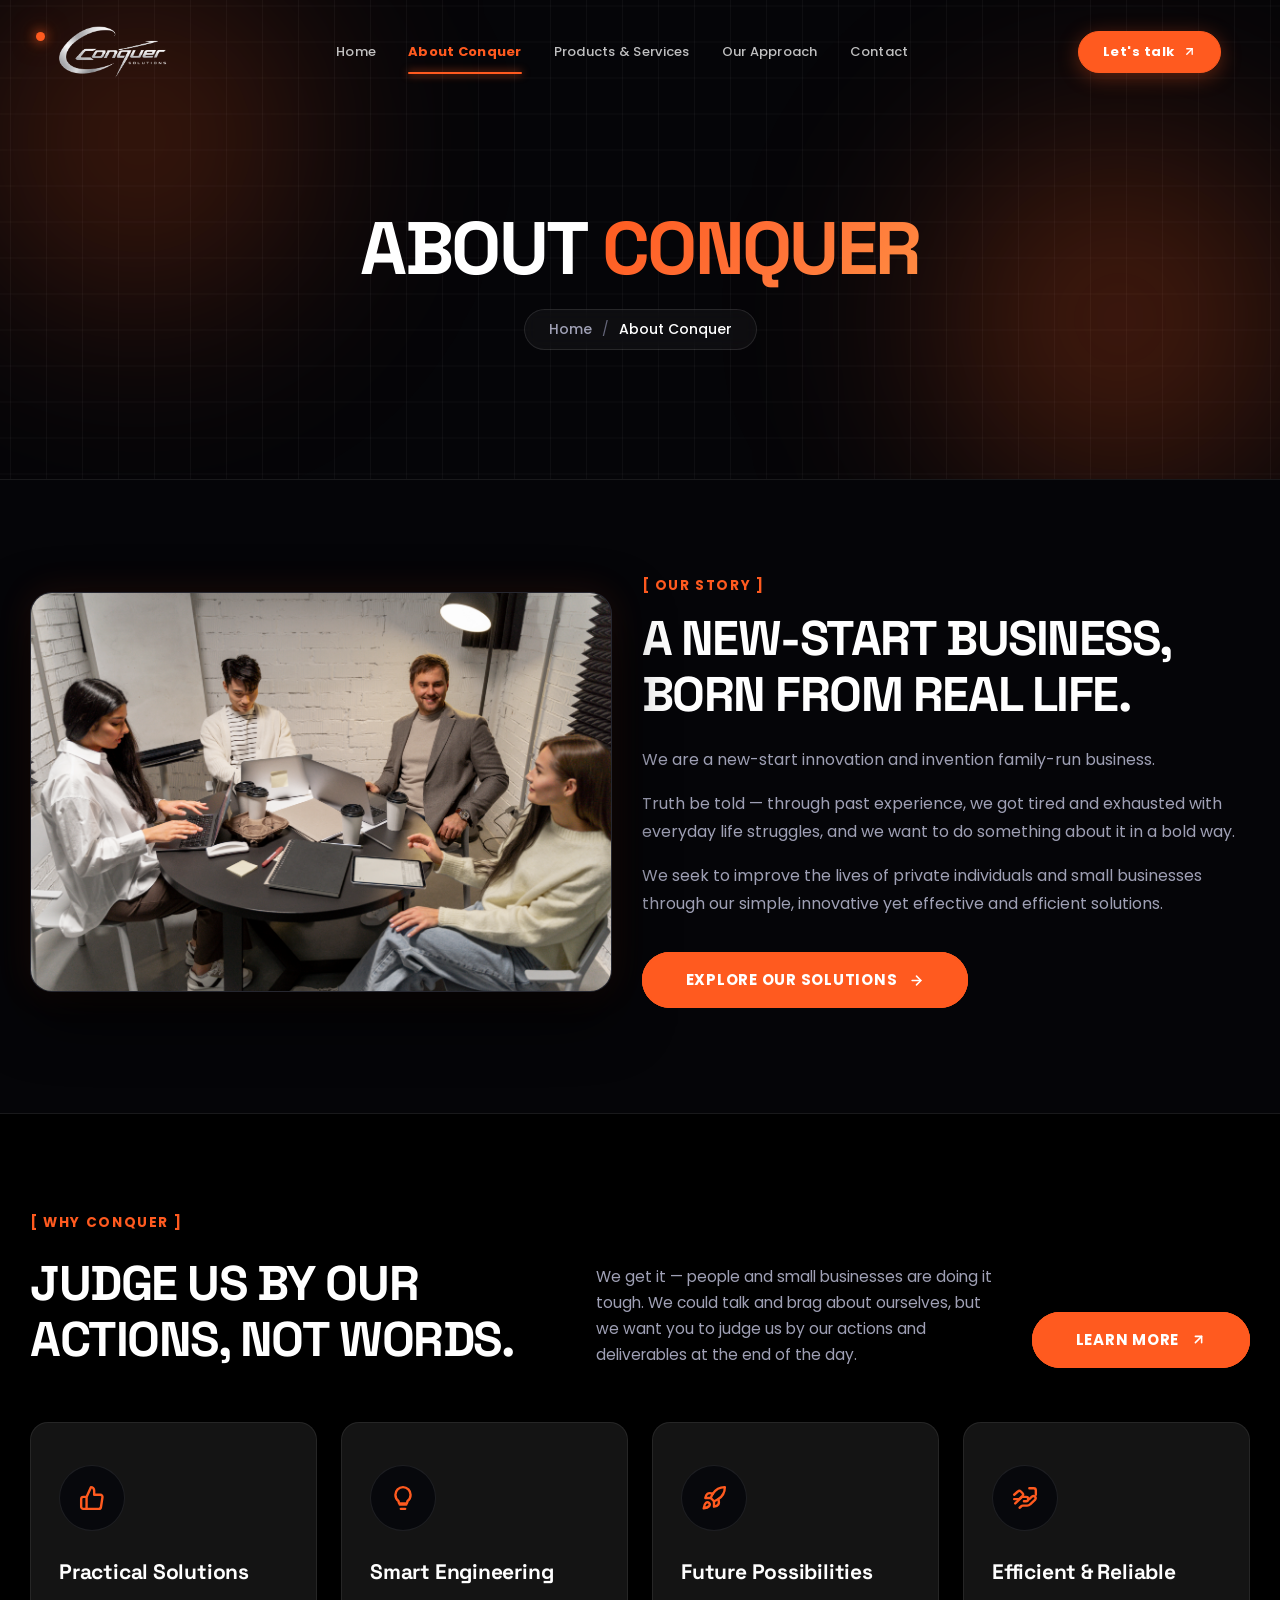
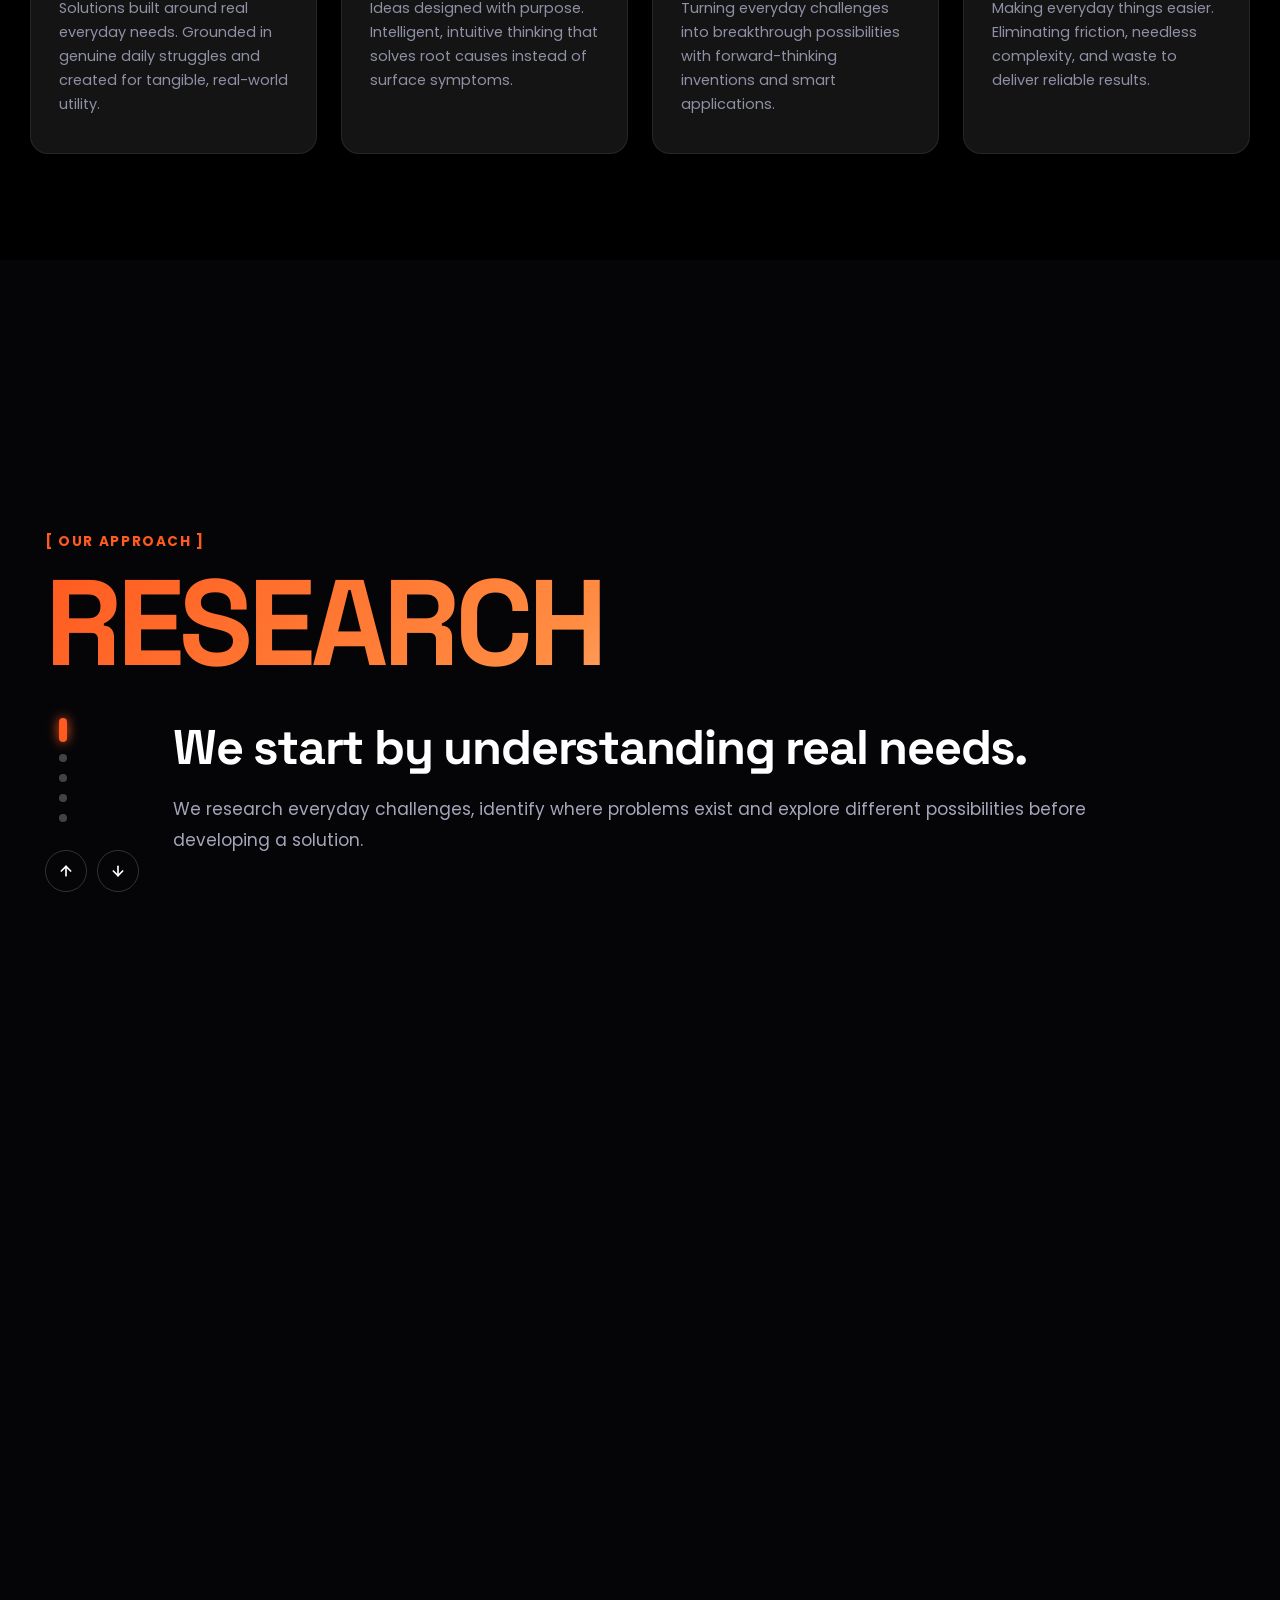
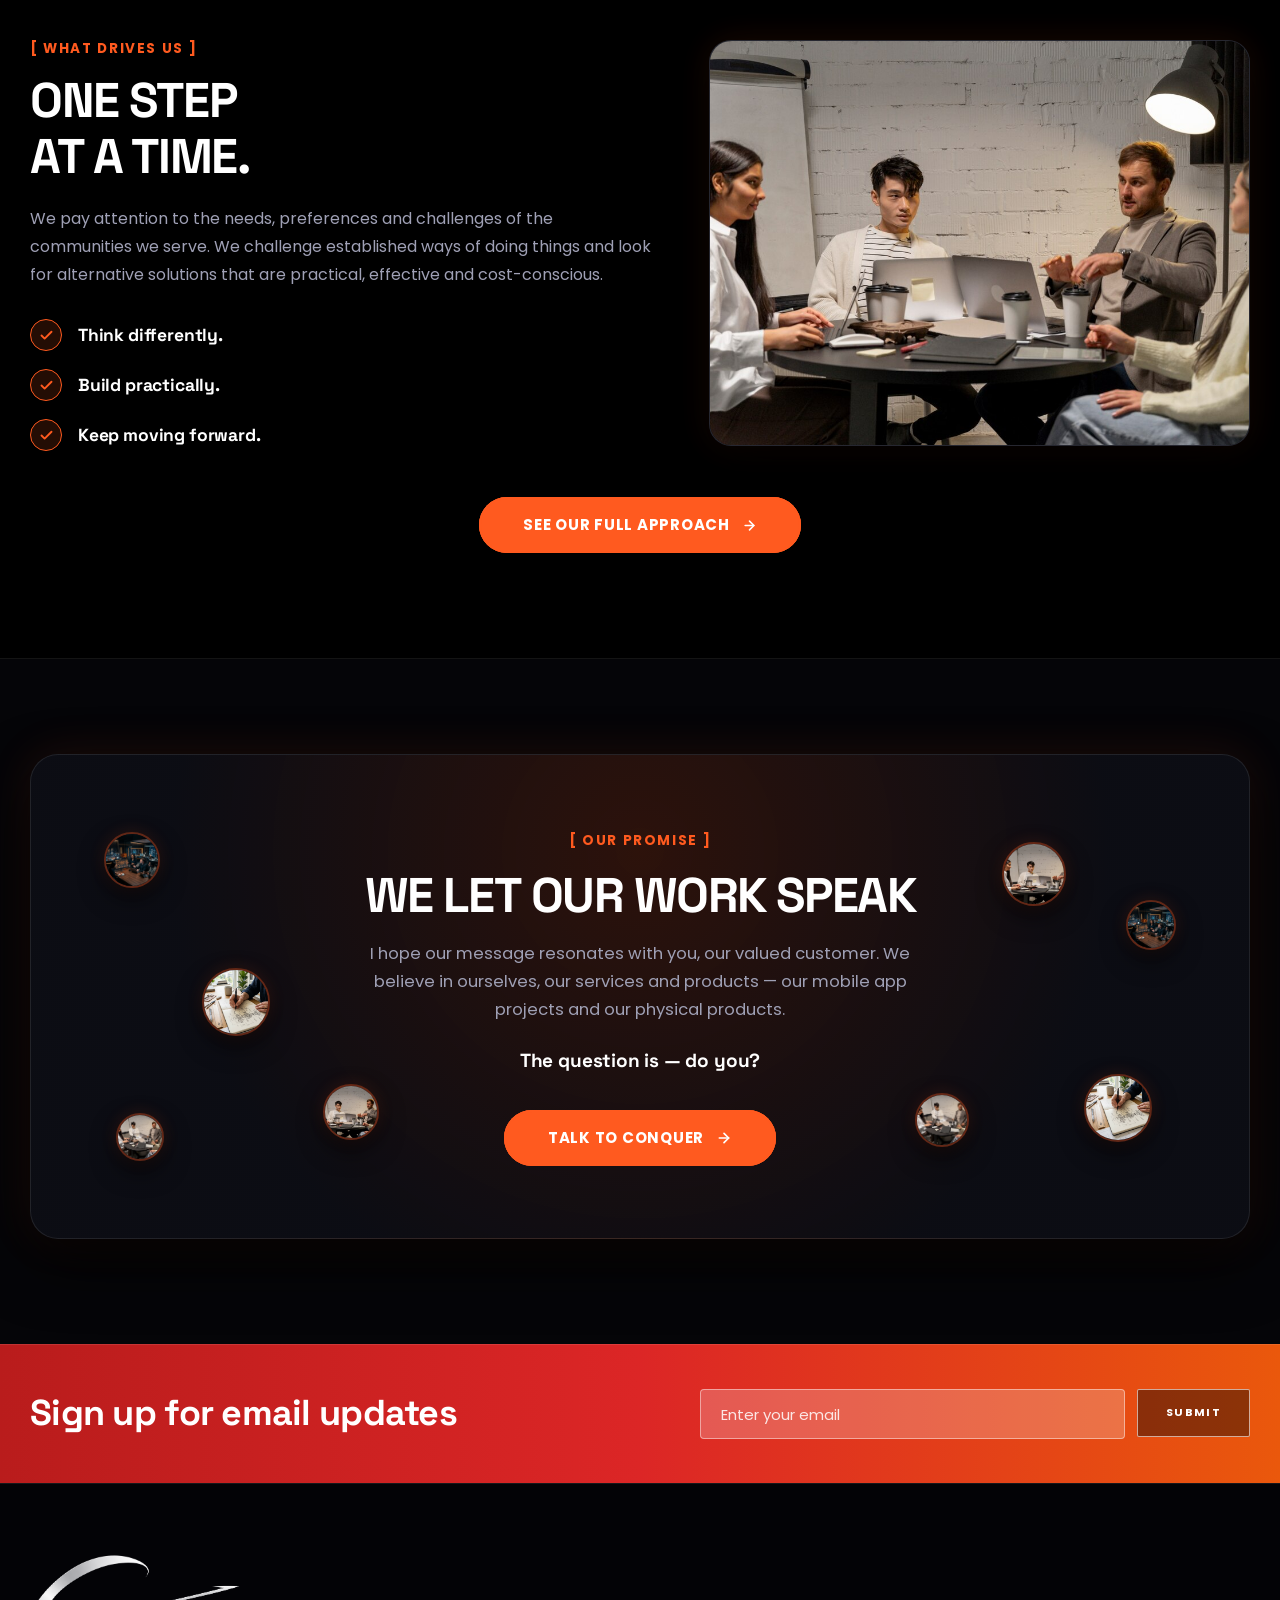
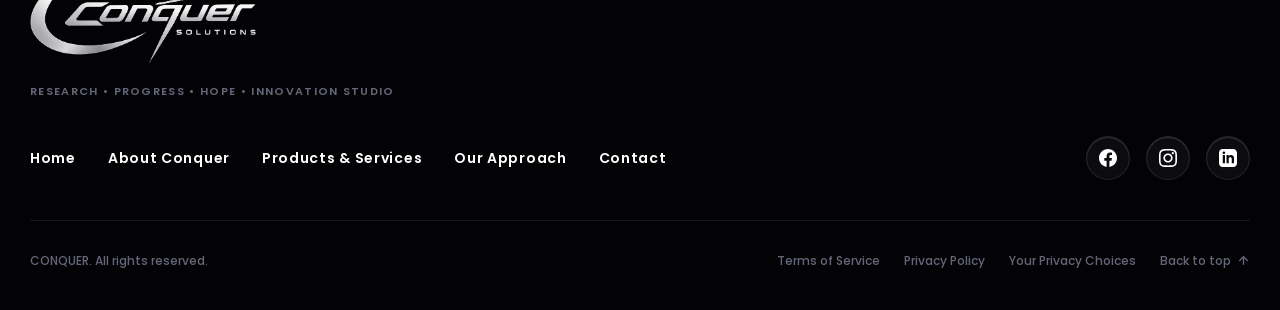
==== about.html @ e569364b "feat(products): complete redesign with sticky cards, updated client copy, responsive QA, security & " ====
<!DOCTYPE html>
<html lang="en">

<head>
  <meta charset="UTF-8">
  <meta name="viewport" content="width=device-width, initial-scale=1.0">
  <meta http-equiv="X-UA-Compatible" content="IE=edge">

  <!-- Primary Meta Tags -->
  <title>About Conquer — Practical, Smart & Efficient Solutions | Innovation Studio</title>
  <meta name="title" content="About Conquer — Practical, Smart & Efficient Solutions | Innovation Studio">
  <meta name="description"
    content="We are a family-run innovation and invention business focused on creating practical, smart and efficient solutions for everyday life. Conquer turns challenges into reality.">
  <meta name="keywords"
    content="about conquer, conquer innovation studio, smart everyday solutions, practical invention, product development, technology solutions, conquer studio">
  <meta name="author" content="Conquer">
  <meta name="robots" content="index, follow, max-image-preview:large, max-snippet:-1, max-video-preview:-1">
  <meta name="theme-color" content="#050508">
  <link rel="canonical" href="https://conquer-three.vercel.app/about.html">

  <!-- Favicon -->
  <link rel="icon" type="image/png" href="images/logo.png">
  <link rel="apple-touch-icon" href="images/logo.png">

  <!-- Open Graph / Facebook Meta Tags -->
  <meta property="og:type" content="website">
  <meta property="og:url" content="https://conquer-three.vercel.app/about.html">
  <meta property="og:title" content="About Conquer — Practical, Smart & Efficient Solutions">
  <meta property="og:description"
    content="We are a family-run innovation and invention studio creating practical, smart and efficient solutions for genuine everyday needs.">
  <meta property="og:image" content="https://conquer-three.vercel.app/images/og-about.jpg">
  <meta property="og:image:secure_url" content="https://conquer-three.vercel.app/images/og-about.jpg">
  <meta property="og:image:type" content="image/jpeg">
  <meta property="og:image:width" content="1200">
  <meta property="og:image:height" content="630">
  <meta property="og:site_name" content="Conquer">
  <meta property="og:locale" content="en_US">

  <!-- Twitter Card Meta Tags -->
  <meta name="twitter:card" content="summary_large_image">
  <meta name="twitter:url" content="https://conquer-three.vercel.app/about.html">
  <meta name="twitter:title" content="About Conquer — Practical, Smart & Efficient Solutions">
  <meta name="twitter:description" content="A family-run innovation and invention studio creating practical, smart and efficient solutions for everyday challenges.">
  <meta name="twitter:image" content="https://conquer-three.vercel.app/images/og-about.jpg">

  <!-- Schema.org JSON-LD Structured Data for Enhanced SEO -->
  <script type="application/ld+json">
  {
    "@context": "https://schema.org",
    "@graph": [
      {
        "@type": "Organization",
        "@id": "https://conquer-three.vercel.app/#organization",
        "name": "Conquer",
        "url": "https://conquer-three.vercel.app/",
        "logo": {
          "@type": "ImageObject",
          "url": "https://conquer-three.vercel.app/images/logo.png"
        },
        "description": "A family-run innovation and invention business creating practical, smart and efficient solutions for everyday challenges.",
        "sameAs": [
          "https://facebook.com",
          "https://instagram.com",
          "https://linkedin.com"
        ]
      },
      {
        "@type": "AboutPage",
        "@id": "https://conquer-three.vercel.app/about.html#webpage",
        "url": "https://conquer-three.vercel.app/about.html",
        "name": "About Conquer — Practical, Smart & Efficient Solutions",
        "description": "Learn about Conquer's journey, values, innovation approach, and commitment to building practical solutions for everyday struggles.",
        "isPartOf": {
          "@id": "https://conquer-three.vercel.app/#website"
        },
        "breadcrumb": {
          "@type": "BreadcrumbList",
          "itemListElement": [
            {
              "@type": "ListItem",
              "position": 1,
              "name": "Home",
              "item": "https://conquer-three.vercel.app/"
            },
            {
              "@type": "ListItem",
              "position": 2,
              "name": "About Conquer",
              "item": "https://conquer-three.vercel.app/about.html"
            }
          ]
        }
      }
    ]
  }
  </script>

  <!-- Google Fonts -->
  <link rel="preconnect" href="https://fonts.googleapis.com">
  <link rel="preconnect" href="https://fonts.gstatic.com" crossorigin>
  <link
    href="https://fonts.googleapis.com/css2?family=Poppins:wght@300;400;500;600;700;800;900&family=Space+Grotesk:wght@400;500;600;700;800&display=swap"
    rel="stylesheet">

  <!-- Production Stylesheet -->
  <link rel="stylesheet" href="css/style.css">

  <style>
    /* ==========================================================================
       SASTIK BLACK THEME STYLES (PURE OBSIDIAN & HIGH-CONTRAST AESTHETICS)
       ========================================================================== */
    :root {
      --sastik-bg: #050508;
      --sastik-card-bg: rgba(18, 18, 26, 0.65);
      --sastik-card-border: rgba(255, 255, 255, 0.08);
      --sastik-card-hover: rgba(255, 255, 255, 0.14);
      --sastik-text-primary: #ffffff;
      --sastik-text-secondary: #9ea0b8;
      --sastik-text-muted: #676982;
      --sastik-accent: #ff5a1f;
      --sastik-accent-glow: rgba(255, 90, 31, 0.4);
    }

    body {
      background-color: var(--sastik-bg) !important;
      color: var(--sastik-text-primary);
      font-family: var(--font-body, 'Poppins', sans-serif);
      overflow-x: clip !important;
      max-width: 100%;
      width: 100%;
      position: relative;
    }

    /* Ambient Background Glows — Desktop only, hidden on mobile */
    .sastik-ambient-glow {
      position: fixed;
      border-radius: 50%;
      filter: blur(140px);
      pointer-events: none;
      z-index: 0;
      opacity: 0.28;
      max-width: 100%;
      overflow: hidden;
    }

    .glow-1 {
      top: -100px;
      left: 50%;
      transform: translateX(-50%);
      width: 700px;
      height: 400px;
      background: radial-gradient(circle, rgba(255, 90, 31, 0.30) 0%, rgba(255, 90, 31, 0.10) 50%, transparent 70%);
    }

    .glow-2 {
      top: 40vh;
      left: -80px;
      width: 480px;
      height: 480px;
      background: radial-gradient(circle, rgba(255, 90, 31, 0.18) 0%, transparent 70%);
    }

    .glow-3 {
      top: 70vh;
      right: -80px;
      width: 480px;
      height: 480px;
      background: radial-gradient(circle, rgba(255, 90, 31, 0.24) 0%, rgba(255, 90, 31, 0.08) 60%, transparent 75%);
    }

    @media (max-width: 768px) {
      .sastik-ambient-glow {
        display: none;
      }
    }

    /* --------------------------------------------------------------------------
       01. NEXTMIND AI-STARTUP HERO BREADCRUMB (EXPANDED CINEMATIC HEIGHT)
       -------------------------------------------------------------------------- */
    .about-hero-breadcrumb-section {
      width: 100%;
      min-height: 480px;
      padding: 200px 24px 120px 24px;
      background: #050508;
      position: relative;
      overflow: hidden;
      display: flex;
      flex-direction: column;
      align-items: center;
      justify-content: center;
      border-bottom: 1px solid rgba(255, 255, 255, 0.08);
      box-sizing: border-box;
    }

    .about-card-dot {
      position: absolute;
      top: 32px;
      left: 36px;
      width: 9px;
      height: 9px;
      border-radius: 50%;
      background: #ff5a1f;
      box-shadow: 0 0 12px #ff5a1f, 0 0 24px rgba(255, 90, 31, 0.55);
      z-index: 3;
    }

    .about-card-grid {
      position: absolute;
      inset: 0;
      width: 100%;
      height: 100%;
      background-image:
        linear-gradient(rgba(255, 255, 255, 0.035) 1px, transparent 1px),
        linear-gradient(90deg, rgba(255, 255, 255, 0.035) 1px, transparent 1px);
      background-size: 36px 36px;
      background-position: center center;
      pointer-events: none;
      z-index: 1;
    }

    .about-card-glow {
      position: absolute;
      border-radius: 50%;
      filter: blur(80px);
      pointer-events: none;
      z-index: 1;
    }

    .about-card-glow.glow-top-left {
      top: -120px;
      left: -120px;
      width: 520px;
      height: 520px;
      background: radial-gradient(circle, rgba(255, 90, 31, 0.28) 0%, rgba(255, 90, 31, 0.06) 55%, transparent 75%);
    }

    .about-card-glow.glow-bottom-right {
      bottom: -120px;
      right: -120px;
      width: 560px;
      height: 560px;
      background: radial-gradient(circle, rgba(255, 90, 31, 0.32) 0%, rgba(255, 90, 31, 0.07) 55%, transparent 75%);
    }

    .about-hero-band-inner {
      position: relative;
      z-index: 2;
      text-align: center;
      max-width: 920px;
      margin: 0 auto;
      width: 100%;
    }

    .about-card-title {
      font-family: var(--font-display, 'Space Grotesk', -apple-system, BlinkMacSystemFont, sans-serif);
      font-size: clamp(3rem, 5.8vw, 4.8rem);
      font-weight: 800;
      letter-spacing: -0.035em;
      color: #ffffff;
      margin: 0 0 20px 0;
      line-height: 1.08;
      text-transform: uppercase !important;
    }

    .title-gradient-orange {
      background: linear-gradient(135deg, #ff5a1f 0%, #ff7036 50%, #ff8c42 100%);
      -webkit-background-clip: text;
      -webkit-text-fill-color: transparent;
      display: inline-block;
    }

    .about-card-breadcrumb {
      display: inline-flex;
      align-items: center;
      justify-content: center;
      font-family: var(--font-body, 'Inter', -apple-system, BlinkMacSystemFont, sans-serif);
      font-size: 14px;
      font-weight: 500;
      color: #9fa0b5;
      background: rgba(255, 255, 255, 0.04);
      border: 1px solid rgba(255, 255, 255, 0.1);
      border-radius: 9999px;
      padding: 8px 24px;
      backdrop-filter: blur(8px);
    }

    .crumb-link {
      color: #9fa0b5;
      text-decoration: none;
      transition: color 0.2s ease;
    }

    .crumb-link:hover {
      color: #ffffff;
    }

    .crumb-sep {
      color: #65667a;
      margin: 0 10px;
      font-weight: 400;
    }

    .crumb-current {
      color: #ffffff;
      font-weight: 500;
    }

    @media (max-width: 768px) {
      .about-hero-breadcrumb-section {
        min-height: 360px;
        padding: 120px 16px 50px 16px;
      }

      .about-card-dot {
        top: 18px;
        left: 20px;
      }
    }

    @media (max-width: 480px) {
      .about-hero-breadcrumb-section {
        min-height: 300px;
        padding: 110px 14px 44px 14px;
      }
    }

    /* ==========================================================================
       NEXTMIND COMMON SECTION SYSTEM
       ========================================================================== */
    .about-section {
      padding: 78px 0;
      position: relative;
      border-bottom: 1px solid rgba(255, 255, 255, 0.07);
      background: #050508;
    }

    .about-eyebrow-tag {
      display: inline-flex;
      align-items: center;
      gap: 10px;
      font-family: var(--font-body, 'Inter', sans-serif);
      font-size: 11.5px;
      font-weight: 700;
      letter-spacing: 0.14em;
      text-transform: uppercase;
      color: #ff5a1f;
      margin-bottom: 14px;
    }

    .about-eyebrow-tag::before {
      content: "";
      width: 20px;
      height: 2px;
      background: #ff5a1f;
      border-radius: 1px;
    }

    .about-section-heading {
      font-family: var(--font-display, 'Space Grotesk', sans-serif);
      font-size: clamp(2rem, 3.2vw, 2.9rem);
      font-weight: 800;
      letter-spacing: -0.03em;
      line-height: 1.2;
      color: #ffffff;
      margin-bottom: 18px;
      text-transform: uppercase !important;
    }

    /* --------------------------------------------------------------------------
       01 — OUR STORY SPLIT SECTION (CLEAN IMAGE & SINGLE BUTTON)
       -------------------------------------------------------------------------- */
    .overview-video-section {
      padding: 95px 0 105px 0;
      position: relative;
      border-bottom: 1px solid rgba(255, 255, 255, 0.08);
      background: #050508;
    }

    .overview-split-grid {
      display: grid;
      grid-template-columns: 1.05fr 1.15fr;
      gap: 56px;
      align-items: center;
    }

    /* Left Image Card Frame */
    .overview-image-frame {
      position: relative;
      border-radius: 22px;
      overflow: hidden;
      aspect-ratio: 16 / 11;
      min-height: 400px;
      background: #0d0f18;
      border: 1px solid rgba(255, 255, 255, 0.1);
      box-shadow: 0 24px 60px rgba(0, 0, 0, 0.8), 0 0 35px rgba(255, 90, 31, 0.12);
    }

    .overview-simple-img {
      width: 100%;
      height: 100%;
      object-fit: cover;
      display: block;
      transition: transform 0.6s cubic-bezier(0.16, 1, 0.3, 1);
    }

    .overview-image-frame:hover .overview-simple-img {
      transform: scale(1.03);
    }

    /* Right Side Content */
    .overview-content-wrap {
      display: flex;
      flex-direction: column;
    }

    .overview-eyebrow {
      font-family: var(--font-body, 'Inter', sans-serif);
      font-size: 13px;
      font-weight: 700;
      letter-spacing: 0.16em;
      text-transform: uppercase;
      color: #ff5a1f;
      margin-bottom: 16px;
      display: inline-block;
    }

    .overview-title {
      font-family: var(--font-display, 'Space Grotesk', sans-serif);
      font-size: clamp(2.3rem, 3.8vw, 3.5rem);
      font-weight: 800;
      letter-spacing: -0.03em;
      line-height: 1.15;
      color: #ffffff;
      margin: 0 0 24px 0;
      text-transform: uppercase !important;
    }

    .overview-paragraphs-wrap {
      display: flex;
      flex-direction: column;
      gap: 16px;
      margin-bottom: 34px;
    }

    .overview-p {
      font-family: var(--font-body, 'Inter', sans-serif);
      font-size: 16px;
      line-height: 1.75;
      color: #9fa0b5;
      margin: 0;
    }

    .overview-btn-group {
      display: flex;
      align-items: center;
    }

    .btn-overview-primary {
      display: inline-flex;
      align-items: center;
      gap: 12px;
      background: linear-gradient(135deg, #ff5a1f 0%, #ff7036 100%);
      color: #ffffff !important;
      font-family: var(--font-body, 'Inter', sans-serif);
      font-size: 15px;
      font-weight: 700;
      padding: 14px 34px;
      border-radius: 9999px;
      text-decoration: none;
      box-shadow: 0 8px 24px rgba(255, 90, 31, 0.4);
      transition: all 0.35s cubic-bezier(0.16, 1, 0.3, 1);
      border: 1px solid rgba(255, 255, 255, 0.15);
    }

    .btn-overview-primary:hover {
      background: linear-gradient(135deg, #ff6b35 0%, #ff8c42 100%);
      transform: translateY(-2px);
      box-shadow: 0 14px 32px rgba(255, 90, 31, 0.6);
      color: #ffffff !important;
    }

    .btn-overview-primary svg {
      transition: transform 0.3s ease;
    }

    .btn-overview-primary:hover svg {
      transform: translateX(4px);
    }

    @media (max-width: 991px) {
      .overview-split-grid {
        grid-template-columns: 1fr;
        gap: 36px;
      }

      .overview-image-frame {
        min-height: 280px;
      }
    }

    /* --------------------------------------------------------------------------
       02 — WHY CONQUER / TJ CHOOSE SECTION (REFERENCE EXACT MATCH)
       -------------------------------------------------------------------------- */
    .tj-choose-section {
      padding: 95px 0 105px 0;
      position: relative;
      border-bottom: 1px solid rgba(0, 0, 0, 0.07);
      background: #000000;
    }

    .tj-choose-section .sec-heading {
      margin-bottom: 54px;
    }

    .tj-choose-section .sub-title {
      display: inline-block;
      font-family: var(--font-body, 'Inter', sans-serif);
      font-size: 13.5px;
      font-weight: 700;
      letter-spacing: 0.12em;
      text-transform: uppercase;
      color: #ff5a1f;
      margin-bottom: 22px;
    }

    .tj-choose-section .sec-heading-inner {
      display: flex;
      align-items: flex-end;
      justify-content: space-between;
      gap: 36px;
    }

    .tj-choose-section .sec-title {
      font-family: var(--font-display, 'Space Grotesk', sans-serif);
      font-size: clamp(2.2rem, 3.8vw, 3.4rem);
      font-weight: 800;
      letter-spacing: -0.03em;
      line-height: 1.15;
      color: #ffffff;
      margin: 0;
      flex: 1.25;
      text-transform: uppercase !important;
    }

    .tj-choose-section .desc-wrap {
      flex: 1;
      max-width: 400px;
    }

    .tj-choose-section .desc {
      font-family: var(--font-body, 'Inter', sans-serif);
      font-size: 15.5px;
      line-height: 1.68;
      color: #9fa0b5;
      margin: 0;
    }

    .tj-choose-section .btn-wrap {
      flex-shrink: 0;
    }

    .tj-primary-btn {
      display: inline-flex;
      align-items: center;
      gap: 14px;
      background: linear-gradient(135deg, #ff5a1f 0%, #ff7036 100%);
      color: #ffffff !important;
      font-family: var(--font-body, 'Inter', sans-serif);
      font-size: 14.5px;
      font-weight: 700;
      padding: 9px 9px 9px 24px;
      border-radius: 9999px;
      text-decoration: none;
      transition: all 0.35s cubic-bezier(0.16, 1, 0.3, 1);
      box-shadow: 0 8px 24px rgba(255, 90, 31, 0.38);
      border: 1px solid rgba(255, 255, 255, 0.15);
    }

    .tj-primary-btn:hover {
      background: linear-gradient(135deg, #ff6b35 0%, #ff8c42 100%);
      transform: translateY(-2px);
      box-shadow: 0 12px 30px rgba(255, 90, 31, 0.6);
      color: #ffffff !important;
    }

    .tj-primary-btn .btn-text {
      display: inline-block;
      letter-spacing: 0.01em;
    }

    .tj-primary-btn .btn-icon {
      width: 36px;
      height: 36px;
      border-radius: 50%;
      background: #050508;
      color: #ffffff;
      display: flex;
      align-items: center;
      justify-content: center;
      transition: transform 0.3s ease;
    }

    .tj-primary-btn:hover .btn-icon {
      transform: translate(2px, -2px);
    }

    /* 4-Cards Grid */
    .choose-cards-grid {
      display: grid;
      grid-template-columns: repeat(4, 1fr);
      gap: 24px;
    }

    .choose-box {
      background: #141414;
      border: 1px solid rgba(255, 255, 255, 0.08);
      border-radius: 18px;
      padding: 42px 28px 36px 28px;
      transition: all 0.35s cubic-bezier(0.16, 1, 0.3, 1);
      display: flex;
      flex-direction: column;
      height: 100%;
      box-sizing: border-box;
      position: relative;
    }

    .choose-box:hover {
      background: #ffffff;
      border-color: rgba(255, 90, 31, 0.4);
      transform: translateY(-6px);
      box-shadow: 0 20px 45px rgba(0, 0, 0, 0.7), 0 0 25px rgba(255, 90, 31, 0.14);
    }

    .choose-box:hover .title {
      color: #050508 !important;
    }

    .choose-box:hover .desc {
      color: #4a4d65 !important;
    }

    .choose-inner {
      display: flex;
      flex-direction: column;
      height: 100%;
    }

    .choose-icon {
      width: 66px;
      height: 66px;
      border-radius: 50%;
      background: #07080c;
      border: 1px solid rgba(255, 255, 255, 0.09);
      display: flex;
      align-items: center;
      justify-content: center;
      color: #ff5a1f;
      margin-bottom: 28px;
      transition: all 0.45s cubic-bezier(0.16, 1, 0.3, 1);
      flex-shrink: 0;
    }

    .choose-box:hover .choose-icon {
      background: #ff5a1f;
      border-color: #ff5a1f;
      color: #ffffff;
      transform: rotate(360deg);
      box-shadow: 0 8px 24px rgba(255, 90, 31, 0.45);
    }

    .choose-content {
      flex: 1;
      display: flex;
      flex-direction: column;
    }

    .choose-content .title {
      font-family: var(--font-display, 'Space Grotesk', sans-serif);
      font-size: 21px;
      font-weight: 700;
      color: #ffffff;
      margin: 0 0 12px 0;
      letter-spacing: -0.01em;
      line-height: 1.25;
      text-transform: none !important;
      transition: color 0.3s ease;
    }

    .choose-content .desc {
      font-family: var(--font-body, 'Inter', sans-serif);
      font-size: 14.5px;
      line-height: 1.65;
      color: #8e91a6;
      margin: 0;
      transition: color 0.3s ease;
    }

    .choose-mobile-btn {
      display: none;
      margin-top: 36px;
      text-align: center;
    }

    @media (max-width: 1199px) {
      .choose-cards-grid {
        grid-template-columns: repeat(2, 1fr);
        gap: 20px;
      }

      .tj-choose-section .sec-heading-inner {
        flex-direction: column;
        align-items: flex-start;
        gap: 20px;
      }

      .tj-choose-section .desc-wrap {
        max-width: 100%;
      }

      .choose-desktop-btn {
        display: none !important;
      }

      .choose-mobile-btn {
        display: block;
      }
    }

    @media (max-width: 640px) {
      .choose-cards-grid {
        grid-template-columns: 1fr;
        gap: 16px;
      }

      .tj-choose-section {
        padding: 65px 0 75px 0;
      }

      .choose-box {
        padding: 30px 22px;
      }

      .choose-icon {
        width: 58px;
        height: 58px;
        margin-bottom: 22px;
      }
    }

    /* --------------------------------------------------------------------------
       04 — WHAT DRIVES US (SPLIT CONTENT & IMAGE WITH 3 PILLARS)
       -------------------------------------------------------------------------- */
    .about-drives-section {
      padding: 95px 0 105px 0;
      position: relative;
      border-bottom: 1px solid rgba(255, 255, 255, 0.08);
      background: #000000;
    }

    .about-drives-grid {
      display: grid;
      grid-template-columns: 1.15fr 1fr;
      gap: 56px;
      align-items: center;
    }

    .drives-sub-title {
      display: inline-block;
      font-family: var(--font-body, 'Inter', sans-serif);
      font-size: 13.5px;
      font-weight: 700;
      letter-spacing: 0.12em;
      text-transform: uppercase;
      color: #ff5a1f;
      margin-bottom: 20px;
    }

    .drives-title {
      font-family: var(--font-display, 'Space Grotesk', sans-serif);
      font-size: clamp(2.3rem, 3.8vw, 3.5rem);
      font-weight: 800;
      letter-spacing: -0.03em;
      line-height: 1.15;
      color: #ffffff;
      margin: 0 0 20px 0;
      text-transform: uppercase !important;
    }

    .drives-desc {
      font-family: var(--font-body, 'Inter', sans-serif);
      font-size: 16px;
      line-height: 1.75;
      color: #9fa0b5;
      margin: 0 0 30px 0;
    }

    /* Checkpoints List */
    .drives-check-list {
      display: flex;
      flex-direction: column;
      gap: 18px;
      margin: 0;
      padding: 0;
      list-style: none;
    }

    .drives-check-item {
      display: flex;
      align-items: center;
      gap: 16px;
      transition: transform 0.3s cubic-bezier(0.16, 1, 0.3, 1);
    }

    .drives-check-item:hover {
      transform: translateX(6px);
    }

    .drives-check-badge {
      width: 32px;
      height: 32px;
      border-radius: 50%;
      background: rgba(255, 90, 31, 0.14);
      border: 1.5px solid #ff5a1f;
      color: #ff5a1f;
      display: flex;
      align-items: center;
      justify-content: center;
      flex-shrink: 0;
      transition: all 0.3s cubic-bezier(0.16, 1, 0.3, 1);
    }

    .drives-check-item:hover .drives-check-badge {
      background: #ff5a1f;
      color: #ffffff;
      box-shadow: 0 0 16px rgba(255, 90, 31, 0.6);
      transform: scale(1.1);
    }

    .drives-check-text {
      font-family: var(--font-display, 'Space Grotesk', sans-serif);
      font-size: 17.5px;
      font-weight: 700;
      color: #ffffff;
      letter-spacing: -0.01em;
    }

    /* Right Image Wrapper (Clean Frame) */
    .drives-img-wrapper {
      position: relative;
      border-radius: 22px;
      overflow: hidden;
      aspect-ratio: 16 / 12;
      min-height: 400px;
      background: #0d0f18;
      border: 1px solid rgba(255, 255, 255, 0.1);
      box-shadow: 0 24px 60px rgba(0, 0, 0, 0.8), 0 0 35px rgba(255, 90, 31, 0.12);
    }

    .drives-img-wrapper img {
      width: 100%;
      height: 100%;
      object-fit: cover;
      display: block;
      transition: transform 0.6s cubic-bezier(0.16, 1, 0.3, 1);
    }

    .drives-img-wrapper:hover img {
      transform: scale(1.03);
    }

    @media (max-width: 991px) {
      .about-drives-grid {
        grid-template-columns: 1fr;
        gap: 40px;
      }

      .drives-img-wrapper {
        min-height: 300px;
      }
    }

    /* --------------------------------------------------------------------------
       03 — OUR APPROACH (CLEAN REFERENCE MATCH: TYPOGRAPHY + MINIMAL CONTROLS)
       -------------------------------------------------------------------------- */
    .about-values-section {
      position: relative;
      background: #050508;
      height: 320vh;
      /* Smooth pinned scroll runway */
    }

    .values-sticky-container {
      position: -webkit-sticky;
      position: sticky;
      top: 0;
      height: 100vh;
      height: 100dvh;
      display: flex;
      align-items: center;
      justify-content: center;
      width: 100%;
      overflow: clip;
      z-index: 5;
    }

    .values-sticky-container .container {
      width: min(var(--max-width, 1400px), calc(100% - 60px));
      max-width: 1400px;
      margin-left: auto;
      margin-right: auto;
      padding-left: 15px;
      padding-right: 15px;
    }

    /* Unified Section Eyebrow Subtitles (Matches [ OUR APPROACH ] exactly) */
    .sub-title,
    .overview-eyebrow,
    .drives-sub-title,
    .values-sub-tag,
    .about-eyebrow-tag {
      display: inline-block;
      font-family: var(--font-body, 'Inter', sans-serif);
      font-size: 13.5px;
      font-weight: 700;
      letter-spacing: 0.12em;
      text-transform: uppercase !important;
      color: #ff5a1f !important;
      margin-bottom: 14px;
    }

    .values-header-wrap {
      margin-bottom: 24px;
      width: 100%;
    }

    .values-giant-title {
      font-family: var(--font-display, 'Space Grotesk', sans-serif);
      font-size: clamp(4.5rem, 9.5vw, 8.5rem);
      font-weight: 800;
      letter-spacing: -0.04em;
      line-height: 0.95;
      margin: 0;
      background: linear-gradient(135deg, #ff5a1f 0%, #ff8c42 45%, #ffffff 90%);
      -webkit-background-clip: text;
      -webkit-text-fill-color: transparent;
      transition: opacity 0.28s ease, transform 0.28s cubic-bezier(0.16, 1, 0.3, 1);
      text-transform: uppercase !important;
      display: block;
      width: 100%;
    }

    .values-giant-title.switching {
      opacity: 0;
      transform: translateY(-12px);
    }

    /* Content Layout: Left Nav + Right Text (Spans container width gracefully) */
    .values-content-layout {
      display: grid;
      grid-template-columns: 80px 1fr;
      gap: 48px;
      align-items: flex-start;
      margin-top: 36px;
      width: 100%;
    }

    .values-nav-col {
      display: flex;
      flex-direction: column;
      align-items: flex-start;
      gap: 28px;
    }

    .values-dots-list {
      display: flex;
      flex-direction: column;
      align-items: center;
      gap: 12px;
      padding-left: 14px;
    }

    .value-dot {
      width: 8px;
      height: 8px;
      border-radius: 50%;
      background: rgba(255, 255, 255, 0.25);
      border: none;
      padding: 0;
      cursor: pointer;
      transition: all 0.35s cubic-bezier(0.16, 1, 0.3, 1);
    }

    .value-dot:hover {
      background: #ff5a1f;
      transform: scale(1.3);
    }

    .value-dot.active {
      height: 24px;
      border-radius: 9999px;
      background: #ff5a1f;
      box-shadow: 0 0 12px #ff5a1f;
    }

    .values-arrows-wrap {
      display: flex;
      flex-direction: row;
      gap: 10px;
    }

    .value-arrow-btn {
      width: 42px;
      height: 42px;
      border-radius: 50%;
      border: 1px solid rgba(255, 255, 255, 0.18);
      background: transparent;
      color: #ffffff;
      display: flex;
      align-items: center;
      justify-content: center;
      cursor: pointer;
      transition: all 0.25s ease;
    }

    .value-arrow-btn:hover {
      border-color: #ff5a1f;
      background: #ff5a1f;
      color: #ffffff;
    }

    .values-text-col {
      width: 100%;
      max-width: 1100px;
      transition: opacity 0.28s ease, transform 0.28s cubic-bezier(0.16, 1, 0.3, 1);
    }

    .values-text-col.switching {
      opacity: 0;
      transform: translateY(12px);
    }

    .values-card-heading {
      font-family: var(--font-display, 'Space Grotesk', sans-serif);
      font-size: clamp(2.2rem, 3.8vw, 3.4rem);
      font-weight: 700;
      letter-spacing: -0.025em;
      line-height: 1.2;
      color: #ffffff;
      margin: 0 0 18px 0;
    }

    .values-card-desc {
      font-family: var(--font-body, 'Inter', sans-serif);
      font-size: clamp(17px, 1.3vw, 20px);
      line-height: 1.8;
      color: #a5a6b9;
      margin: 0;
      max-width: 950px;
    }

    @media (max-width: 991px) {
      .about-values-section {
        height: auto;
        padding: 85px 0;
      }

      .values-sticky-container {
        position: relative;
        height: auto;
        min-height: unset;
        display: block;
      }

      .values-content-layout {
        grid-template-columns: 1fr;
        gap: 28px;
      }

      .values-nav-col {
        flex-direction: row;
        justify-content: space-between;
        align-items: center;
        width: 100%;
      }

      .values-dots-list {
        flex-direction: row;
        padding-left: 0;
      }

      .value-dot.active {
        width: 24px;
        height: 8px;
      }
    }

    /* --------------------------------------------------------------------------
       05 — OUR PROMISE (CLEAN CTA WITH FLOATING AVATARS & GOOEY BLOB BUTTON)
       -------------------------------------------------------------------------- */
    .about-promise-section {
      padding: 95px 0 105px 0;
      border-bottom: none;
      position: relative;
    }

    .promise-cta-card {
      position: relative;
      background: radial-gradient(circle at 50% 20%, rgba(255, 90, 31, 0.16) 0%, rgba(12, 13, 20, 0.98) 65%);
      border: 1px solid rgba(255, 255, 255, 0.09);
      border-radius: 28px;
      padding: 72px 40px;
      text-align: center;
      overflow: hidden;
      box-shadow: 0 24px 60px rgba(0, 0, 0, 0.8), 0 0 45px rgba(255, 90, 31, 0.12);
    }

    .promise-card-content {
      position: relative;
      z-index: 5;
      max-width: 680px;
      margin: 0 auto;
    }

    .promise-card-content .about-eyebrow-tag {
      margin-bottom: 16px;
    }

    .promise-card-content .about-section-heading {
      font-size: clamp(2.2rem, 3.8vw, 3.4rem);
      margin-bottom: 16px;
      line-height: 1.15;
    }

    .promise-desc-p {
      font-family: var(--font-body, 'Inter', sans-serif);
      font-size: 16.5px;
      line-height: 1.7;
      color: #9fa0b5;
      margin: 0 auto 10px auto;
      max-width: 580px;
    }

    .promise-signoff-p {
      font-family: var(--font-display, 'Space Grotesk', sans-serif);
      font-size: 19px;
      font-weight: 700;
      color: #ffffff;
      margin: 22px auto 0 auto;
      max-width: 580px;
      letter-spacing: -0.01em;
    }

    /* Floating Avatars (Matching Reference) */
    .cta-avatar {
      position: absolute;
      border-radius: 50%;
      overflow: hidden;
      border: 2.5px solid rgba(255, 90, 31, 0.35);
      box-shadow: 0 10px 25px rgba(0, 0, 0, 0.6), 0 0 16px rgba(255, 90, 31, 0.15);
      pointer-events: none;
      z-index: 2;
    }

    .cta-avatar img {
      width: 100%;
      height: 100%;
      object-fit: cover;
      display: block;
    }

    .cta-avatar-1 {
      width: 56px;
      height: 56px;
      top: 16%;
      left: 6%;
      animation: avatarBob 4.2s ease-in-out infinite alternate;
    }

    .cta-avatar-2 {
      width: 68px;
      height: 68px;
      top: 44%;
      left: 14%;
      animation: avatarBob 3.8s ease-in-out infinite alternate-reverse;
    }

    .cta-avatar-3 {
      width: 48px;
      height: 48px;
      top: 74%;
      left: 7%;
      animation: avatarBob 4.5s ease-in-out infinite alternate;
    }

    .cta-avatar-4 {
      width: 56px;
      height: 56px;
      top: 68%;
      left: 24%;
      animation: avatarBob 4s ease-in-out infinite alternate-reverse;
    }

    .cta-avatar-5 {
      width: 64px;
      height: 64px;
      top: 18%;
      right: 15%;
      animation: avatarBob 3.9s ease-in-out infinite alternate-reverse;
    }

    .cta-avatar-6 {
      width: 50px;
      height: 50px;
      top: 30%;
      right: 6%;
      animation: avatarBob 4.4s ease-in-out infinite alternate;
    }

    .cta-avatar-7 {
      width: 68px;
      height: 68px;
      top: 66%;
      right: 8%;
      animation: avatarBob 4.1s ease-in-out infinite alternate;
    }

    .cta-avatar-8 {
      width: 54px;
      height: 54px;
      top: 70%;
      right: 23%;
      animation: avatarBob 3.7s ease-in-out infinite alternate-reverse;
    }

    @keyframes avatarBob {
      0% {
        transform: translateY(0px) scale(1);
      }

      100% {
        transform: translateY(-8px) scale(1.04);
      }
    }

    /* Gooey Blob Button */
    .buttons {
      margin-top: 34px;
      text-align: center;
      position: relative;
      z-index: 10;
    }

    .blob-btn {
      z-index: 1;
      position: relative;
      padding: 16px 44px;
      text-align: center;
      text-transform: uppercase !important;
      color: #ffffff !important;
      font-family: var(--font-body, 'Inter', sans-serif);
      font-size: 15px;
      font-weight: 700;
      letter-spacing: 0.05em;
      background-color: #ff5a1f !important;
      outline: none;
      border: none;
      transition: color 0.4s ease, background-color 0.4s ease;
      cursor: pointer;
      border-radius: 9999px;
      display: inline-flex;
      align-items: center;
      justify-content: center;
      gap: 12px;
      text-decoration: none;
      box-shadow: none !important;
    }

    .blob-btn:before {
      content: "";
      z-index: 1;
      position: absolute;
      left: 0;
      top: 0;
      width: 100%;
      height: 100%;
      border: 2px solid #ff5a1f;
      border-radius: 9999px;
      pointer-events: none;
      transition: border-color 0.35s ease;
    }

    .blob-btn:after {
      content: "";
      z-index: -2;
      position: absolute;
      left: 0;
      top: 0;
      width: 100%;
      height: 100%;
      border-radius: 9999px;
    }

    .blob-btn:hover {
      color: #000000 !important;
      background-color: #ffffff !important;
      box-shadow: none !important;
    }

    .blob-btn:hover:before {
      border-color: #ffffff;
    }

    .blob-btn__inner {
      z-index: -1;
      overflow: hidden;
      position: absolute;
      left: 0;
      top: 0;
      width: 100%;
      height: 100%;
      border-radius: 9999px;
      background: #ff5a1f;
    }

    .blob-btn__blobs {
      position: relative;
      display: block;
      height: 100%;
      filter: url('#goo');
    }

    .blob-btn__blob {
      position: absolute;
      top: 2px;
      width: 25%;
      height: 100%;
      background: #ffffff;
      border-radius: 100%;
      transform: translate3d(0, 150%, 0) scale(1.7);
      transition: transform 0.45s cubic-bezier(0.16, 1, 0.3, 1);
    }

    @supports (filter: url('#goo')) {
      .blob-btn__blob {
        transform: translate3d(0, 150%, 0) scale(1.4);
      }
    }

    .blob-btn__blob:nth-child(1) {
      left: 0%;
      transition-delay: 0s;
    }

    .blob-btn__blob:nth-child(2) {
      left: 28%;
      transition-delay: 0.08s;
    }

    .blob-btn__blob:nth-child(3) {
      left: 56%;
      transition-delay: 0.16s;
    }

    .blob-btn__blob:nth-child(4) {
      left: 84%;
      transition-delay: 0.24s;
    }

    .blob-btn:hover .blob-btn__blob {
      transform: translateZ(0) scale(1.7);
    }

    @supports (filter: url('#goo')) {
      .blob-btn:hover .blob-btn__blob {
        transform: translateZ(0) scale(1.4);
      }
    }

    .blob-btn .btn-arrow-icon {
      position: relative;
      z-index: 2;
      transition: transform 0.3s ease;
      display: flex;
      align-items: center;
      color: inherit;
    }

    .blob-btn:hover .btn-arrow-icon {
      transform: translateX(4px);
    }

    /* ==========================================================================
       GLOBAL RESPONSIVE SYSTEM (MOBILE, TABLET & DESKTOP PERFECTION)
       ========================================================================== */

    /* TABLET BREAKPOINT (< 992px) */
    @media (max-width: 991px) {
      /* Header stays managed by global CSS — do NOT override .header-area padding here */

      /* Hero Section */
      .about-hero-breadcrumb-section {
        min-height: 420px;
        padding: 160px 20px 90px 20px;
      }

      .about-card-title {
        font-size: clamp(2.4rem, 6.5vw, 3.6rem);
      }

      /* Section 01: Our Story Split Grid */
      .overview-split-grid {
        grid-template-columns: 1fr;
        gap: 40px;
      }

      .overview-image-frame {
        min-height: 300px;
        height: 340px;
      }

      /* Section 02: Choose Cards */
      .choose-cards-grid {
        grid-template-columns: repeat(2, 1fr);
        gap: 20px;
      }

      /* Section 03: Values / Our Approach */
      .about-values-section {
        height: auto;
        padding: 85px 0;
      }

      .values-sticky-container {
        position: relative;
        height: auto;
        min-height: unset;
        display: block;
      }

      .values-content-layout {
        grid-template-columns: 1fr;
        gap: 28px;
      }

      .values-nav-col {
        flex-direction: row;
        justify-content: space-between;
        align-items: center;
        width: 100%;
      }

      .values-dots-list {
        flex-direction: row;
        padding-left: 0;
      }

      .value-dot.active {
        width: 24px;
        height: 8px;
      }

      /* Section 04: What Drives Us Split Grid */
      .about-drives-grid {
        grid-template-columns: 1fr;
        gap: 40px;
      }

      .drives-img-wrapper {
        min-height: 300px;
        aspect-ratio: 16 / 10;
      }

      /* Section 05: CTA Card & Avatars */
      .cta-avatar {
        display: none !important;
      }

      .promise-cta-card {
        padding: 56px 28px;
      }

      /* Home Page Footer & Newsletter on Tablet */
      .red-newsletter-inner {
        flex-direction: column;
        text-align: center;
        gap: 24px;
      }

      .footer-middle-row {
        flex-direction: column;
        gap: 20px;
        align-items: center;
        text-align: center;
      }

      .footer-nav-links {
        justify-content: center;
        flex-wrap: wrap;
        gap: 10px 18px;
      }

      .footer-bottom-row {
        flex-direction: column;
        gap: 12px;
        text-align: center;
      }
    }

    /* MOBILE BREAKPOINT (< 768px) */
    @media (max-width: 767px) {
      .about-hero-breadcrumb-section {
        min-height: 360px;
        padding: 140px 16px 70px 16px;
      }

      .about-card-dot {
        top: 20px;
        left: 20px;
      }

      .about-card-title {
        font-size: clamp(2rem, 8vw, 2.8rem);
        margin-bottom: 14px;
      }

      .about-card-breadcrumb {
        font-size: 13px;
        padding: 6px 18px;
      }

      .overview-video-section,
      .tj-choose-section,
      .about-drives-section,
      .about-promise-section {
        padding: 65px 0 75px 0;
      }

      .choose-cards-grid {
        grid-template-columns: 1fr;
        gap: 16px;
      }

      .values-giant-title {
        font-size: clamp(3.2rem, 11vw, 5.2rem);
      }

      .values-card-heading {
        font-size: clamp(1.75rem, 5.5vw, 2.3rem);
      }

      .values-card-desc {
        font-size: 16px;
        line-height: 1.7;
      }

      .promise-cta-card {
        padding: 44px 18px;
        border-radius: 20px;
      }

      .promise-card-content .about-section-heading {
        font-size: clamp(1.9rem, 6.5vw, 2.6rem);
      }

      .blob-btn {
        padding: 12px 26px;
        font-size: 13.5px;
        width: auto !important;
        max-width: max-content !important;
        display: inline-flex !important;
        justify-content: center !important;
        margin-inline: auto !important;
      }
    }

    /* SMALL PHONE BREAKPOINT (< 480px) */
    @media (max-width: 480px) {
      .about-hero-breadcrumb-section {
        min-height: 320px;
        padding: 125px 12px 60px 12px;
      }

      .red-newsletter-form {
        flex-direction: column;
        border-radius: 16px;
        padding: 8px;
        background: rgba(255, 255, 255, 0.08);
      }

      .red-newsletter-input {
        width: 100%;
        padding: 12px 14px;
        text-align: center;
      }

      .red-newsletter-btn {
        width: auto !important;
        max-width: max-content !important;
        display: inline-flex !important;
        padding: 12px 24px;
        border-radius: 12px;
        margin-inline: auto !important;
      }

      .blob-btn {
        width: auto !important;
        max-width: max-content !important;
        display: inline-flex !important;
        justify-content: center !important;
        padding: 12px 24px !important;
        font-size: 13.5px !important;
        margin-inline: auto !important;
      }

      .overview-image-frame {
        min-height: 220px;
        height: auto;
        aspect-ratio: 16 / 10;
      }

      .drives-img-wrapper {
        min-height: 220px;
        aspect-ratio: 16 / 10;
      }

      .about-values-section {
        height: auto !important;
        padding: 60px 0;
      }

      .values-sticky-container {
        position: relative !important;
        height: auto !important;
        overflow: visible;
      }

      .values-giant-title {
        font-size: clamp(2.8rem, 10vw, 4rem);
        white-space: normal;
        word-break: break-word;
      }

      .promise-cta-card {
        padding: 40px 16px;
        border-radius: 16px;
      }

      .tj-choose-section .sec-heading-inner {
        flex-direction: column;
        align-items: flex-start;
        gap: 16px;
      }
    }
  </style>
</head>

<body>

  <!-- Ambient Dark Gradients -->
  <div class="sastik-ambient-glow glow-1"></div>
  <div class="sastik-ambient-glow glow-2"></div>
  <div class="sastik-ambient-glow glow-3"></div>

  <!-- ========================================================================
       TOP NAVIGATION BAR (FROSTED OBSIDIAN GLASS)
       ======================================================================== -->
  <header class="header-area" id="header">
    <div class="header-area-inner">
      <div class="brand-area-wrap">
        <a href="index.html" style="display: inline-flex; align-items: center; text-decoration: none;">
          <img src="images/logo.png" alt="Conquer Logo" style="height: 52px; width: auto; display: block;">
        </a>
      </div>

      <nav class="nav-area">
        <a href="index.html">Home</a>
        <a href="about.html" class="active">About Conquer</a>
        <a href="products.html">Products &amp; Services</a>
        <a href="approach.html">Our Approach</a>
        <a href="contact.html">Contact</a>
      </nav>

      <div class="header-area-actions">
        <a href="contact.html" class="btn-area-orange">
          <span>Let's talk</span>
          <svg width="13" height="13" viewBox="0 0 24 24" fill="none" stroke="currentColor" stroke-width="2.5"
            stroke-linecap="round" stroke-linejoin="round">
            <line x1="7" y1="17" x2="17" y2="7"></line>
            <polyline points="7 7 17 7 17 17"></polyline>
          </svg>
        </a>

        <button class="btn-area-menu" id="mobile-toggle-btn" aria-label="Toggle menu">
          <span>Menu</span>
        </button>
      </div>
    </div>

    <!-- Mobile Drawer -->
    <div class="mobile-menu-drawer" id="mobile-menu">
      <a href="index.html" class="mobile-nav-link">Home</a>
      <a href="about.html" class="mobile-nav-link active">About Conquer</a>
      <a href="products.html" class="mobile-nav-link">Products &amp; Services</a>
      <a href="approach.html" class="mobile-nav-link">Our Approach</a>
      <a href="contact.html" class="mobile-nav-link">Contact</a>
      <div style="margin-top: 15px;">
        <a href="contact.html" class="btn-area-orange"
          style="justify-content: center; width: 100%; border-radius: 9999px;">
          <span>Let's talk</span>
        </a>
      </div>
    </div>
  </header>

  <main id="top">

    <!-- ========================================================================
         HERO: ABOUT CONQUER (CLEAN, PREMIUM HERO - NO EXTRA PARAGRAPH)
         ======================================================================== -->
    <section class="about-hero-breadcrumb-section">
      <!-- Corner Indicator Dot (Top-Left) -->
      <span class="about-card-dot" aria-hidden="true"></span>

      <!-- Full-Width Tech Grid Pattern Overlay -->
      <div class="about-card-grid" aria-hidden="true"></div>

      <!-- Ambient Cross Corner Glows (Home Page Brand Orange) -->
      <div class="about-card-glow glow-top-left" aria-hidden="true"></div>
      <div class="about-card-glow glow-bottom-right" aria-hidden="true"></div>

      <div class="about-hero-band-inner">
        <h1 class="about-card-title">
          About <span class="title-gradient-orange">Conquer</span>
        </h1>
        <nav class="about-card-breadcrumb" aria-label="Breadcrumb">
          <a href="index.html" class="crumb-link">Home</a>
          <span class="crumb-sep">/</span>
          <span class="crumb-current">About Conquer</span>
        </nav>
      </div>
    </section>


    <!-- ========================================================================
         01 — OUR STORY / SPLIT IMAGE & CONTENT SECTION
         ======================================================================== -->
    <section class="overview-video-section" id="story">
      <div class="container">
        <div class="overview-split-grid">

          <!-- Left: Clean Premium Image Frame -->
          <div class="overview-image-frame">
            <img src="images/Aboutus-01.jpg" alt="Conquer Story - Real-Life Challenges" class="overview-simple-img"
              loading="lazy">
          </div>

          <!-- Right: Story Content with Exact Copy & Single Action Button -->
          <div class="overview-content-wrap">
            <span class="overview-eyebrow tj-fade-anim">[ OUR STORY ]</span>
            <h2 class="overview-title">A New-Start Business, Born From Real Life.</h2>

            <div class="overview-paragraphs-wrap">
              <p class="overview-p">
                We are a new-start innovation and invention family-run business.
              </p>
              <p class="overview-p">
                Truth be told — through past experience, we got tired and exhausted with everyday life struggles, and
                we want to do something about it in a bold way.
              </p>
              <p class="overview-p">
                We seek to improve the lives of private individuals and small businesses through our simple,
                innovative yet effective and efficient solutions.
              </p>
            </div>

            <div class="overview-btn-group">
              <a href="products.html" class="blob-btn">
                <span>Explore Our Solutions</span>
                <span class="btn-arrow-icon">
                  <svg width="15" height="15" viewBox="0 0 24 24" fill="none" stroke="currentColor" stroke-width="2.5"
                    stroke-linecap="round" stroke-linejoin="round">
                    <line x1="5" y1="12" x2="19" y2="12"></line>
                    <polyline points="12 5 19 12 12 19"></polyline>
                  </svg>
                </span>
                <span class="blob-btn__inner">
                  <span class="blob-btn__blobs">
                    <span class="blob-btn__blob"></span>
                    <span class="blob-btn__blob"></span>
                    <span class="blob-btn__blob"></span>
                    <span class="blob-btn__blob"></span>
                  </span>
                </span>
              </a>
            </div>
          </div>

        </div>
      </div>
    </section>


    <!-- ========================================================================
         02 — WHY CONQUER / TJ CHOOSE SECTION (REFERENCE EXACT MATCH)
         ======================================================================== -->
    <section class="tj-choose-section fix section-gap" id="why-conquer">
      <div class="container">
        <div class="row">
          <div class="col-12">
            <div class="sec-heading">
              <span class="sub-title tj-fade-anim">[ WHY CONQUER ]</span>
              <div class="sec-heading-inner">
                <h2 class="sec-title tj-split-text-1">
                  Judge Us By Our<br>Actions, Not Words.
                </h2>
                <div class="desc-wrap tj-fade-anim">
                  <p class="desc">
                    We get it — people and small businesses are doing it tough. We could talk and brag about
                    ourselves, but we want you to judge us by our actions and deliverables at the end of the day.
                  </p>
                </div>
                <div class="btn-wrap choose-desktop-btn tj-fade-anim">
                  <a class="blob-btn" href="products.html">
                    <span>Learn More</span>
                    <span class="btn-arrow-icon">
                      <svg width="15" height="15" viewBox="0 0 24 24" fill="none" stroke="currentColor"
                        stroke-width="2.5" stroke-linecap="round" stroke-linejoin="round">
                        <line x1="7" y1="17" x2="17" y2="7"></line>
                        <polyline points="7 7 17 7 17 17"></polyline>
                      </svg>
                    </span>
                    <span class="blob-btn__inner">
                      <span class="blob-btn__blobs">
                        <span class="blob-btn__blob"></span>
                        <span class="blob-btn__blob"></span>
                        <span class="blob-btn__blob"></span>
                        <span class="blob-btn__blob"></span>
                      </span>
                    </span>
                  </a>
                </div>
              </div>
            </div>
          </div>
        </div>

        <div class="choose-cards-grid">
          <!-- Card 1: Practical Solutions -->
          <div class="choose-box tj-fade-anim">
            <div class="choose-inner">
              <div class="choose-icon">
                <svg width="26" height="26" viewBox="0 0 24 24" fill="none" stroke="currentColor" stroke-width="2.2"
                  stroke-linecap="round" stroke-linejoin="round">
                  <path
                    d="M14 9V5a3 3 0 0 0-3-3l-4 9v11h11.28a2 2 0 0 0 2-1.7l1.38-9a2 2 0 0 0-2-2.3zM7 22H4a2 2 0 0 1-2-2v-7a2 2 0 0 1 2-2h3">
                  </path>
                </svg>
              </div>
              <div class="choose-content">
                <h4 class="title">Practical Solutions</h4>
                <p class="desc">Solutions built around real everyday needs. Grounded in genuine daily struggles and
                  created for tangible, real-world utility.</p>
              </div>
            </div>
          </div>

          <!-- Card 2: Smart Engineering -->
          <div class="choose-box tj-fade-anim">
            <div class="choose-inner">
              <div class="choose-icon">
                <svg width="26" height="26" viewBox="0 0 24 24" fill="none" stroke="currentColor" stroke-width="2.2"
                  stroke-linecap="round" stroke-linejoin="round">
                  <path d="M9 18h6"></path>
                  <path d="M10 22h4"></path>
                  <path
                    d="M12 2a7 7 0 0 0-7 7c0 2.5 1.2 4.7 3 6v1a1 1 0 0 0 1 1h6a1 1 0 0 0 1-1v-1c1.8-1.3 3-3.5 3-6a7 7 0 0 0-7-7z">
                  </path>
                </svg>
              </div>
              <div class="choose-content">
                <h4 class="title">Smart Engineering</h4>
                <p class="desc">Ideas designed with purpose. Intelligent, intuitive thinking that solves root causes
                  instead of surface symptoms.</p>
              </div>
            </div>
          </div>

          <!-- Card 3: Future Possibilities -->
          <div class="choose-box tj-fade-anim">
            <div class="choose-inner">
              <div class="choose-icon">
                <svg width="26" height="26" viewBox="0 0 24 24" fill="none" stroke="currentColor" stroke-width="2.2"
                  stroke-linecap="round" stroke-linejoin="round">
                  <path d="M4.5 16.5c-1.5 1.26-2 5-2 5s3.74-.5 5-2c.71-.84.7-2.13-.09-2.91a2.18 2.18 0 0 0-2.91-.09z">
                  </path>
                  <path
                    d="m12 15-3-3a22 22 0 0 1 2-3.95A12.88 12.88 0 0 1 22 2c0 2.72-.78 7.5-6 11a22.35 22.35 0 0 1-4 2z">
                  </path>
                  <path d="M9 12H4s.55-3.03 2-4c1.62-1.08 5 0 5 0"></path>
                  <path d="M12 15v5s3.03-.55 4-2c1.08-1.62 0-5 0-5"></path>
                </svg>
              </div>
              <div class="choose-content">
                <h4 class="title">Future Possibilities</h4>
                <p class="desc">Turning everyday challenges into breakthrough possibilities with forward-thinking
                  inventions and smart applications.</p>
              </div>
            </div>
          </div>

          <!-- Card 4: Efficient & Reliable -->
          <div class="choose-box tj-fade-anim">
            <div class="choose-inner">
              <div class="choose-icon">
                <svg width="26" height="26" viewBox="0 0 24 24" fill="none" stroke="currentColor" stroke-width="2.2"
                  stroke-linecap="round" stroke-linejoin="round">
                  <path d="M11 15h2a2 2 0 1 0 0-4h-3c-.6 0-1.1.2-1.4.6L3 17"></path>
                  <path d="m7 21 1.6-1.4c.3-.4.8-.6 1.4-.6h4c1.1 0 2.1-.4 2.8-1.2l4.6-4.4a2 2 0 0 0-2.8-2.8L16 13">
                  </path>
                  <path d="M2 13h4a2 2 0 0 0 1.4-.6l2.2-2.2a2 2 0 0 0 0-2.8l-1.4-1.4a2 2 0 0 0-2.8 0L2 9"></path>
                  <path d="M16 3h4a2 2 0 0 1 2 2v4"></path>
                </svg>
              </div>
              <div class="choose-content">
                <h4 class="title">Efficient &amp; Reliable</h4>
                <p class="desc">Making everyday things easier. Eliminating friction, needless complexity, and waste to
                  deliver reliable results.</p>
              </div>
            </div>
          </div>
        </div>

        <div class="choose-mobile-btn">
          <a class="blob-btn" href="products.html">
            <span>Learn More</span>
            <span class="btn-arrow-icon">
              <svg width="15" height="15" viewBox="0 0 24 24" fill="none" stroke="currentColor" stroke-width="2.5"
                stroke-linecap="round" stroke-linejoin="round">
                <line x1="7" y1="17" x2="17" y2="7"></line>
                <polyline points="7 7 17 7 17 17"></polyline>
              </svg>
            </span>
            <span class="blob-btn__inner">
              <span class="blob-btn__blobs">
                <span class="blob-btn__blob"></span>
                <span class="blob-btn__blob"></span>
                <span class="blob-btn__blob"></span>
                <span class="blob-btn__blob"></span>
              </span>
            </span>
          </a>
        </div>
      </div>
    </section>





    <!-- ========================================================================
         03 — OUR APPROACH (CLEAN REFERENCE MATCH: TYPOGRAPHY + CONTROLS)
         ======================================================================== -->
    <section class="about-values-section" id="approach">
      <div class="values-sticky-container">
        <div class="container">

          <!-- Clean Header with Eyebrow and Giant Animated Title -->
          <div class="values-header-wrap">
            <span class="values-sub-tag">[ OUR APPROACH ]</span>
            <h2 class="values-giant-title" id="values-giant-title">Research</h2>
          </div>

          <!-- Clean Content Layout: Left Nav + Right Text (NO box, NO border, NO icon) -->
          <div class="values-content-layout">
            <!-- Left Navigation: Vertical Dots + Horizontal Circle Arrows -->
            <div class="values-nav-col">
              <div class="values-dots-list" id="values-dots">
                <button class="value-dot active" data-index="0" aria-label="Step 1: Research"></button>
                <button class="value-dot" data-index="1" aria-label="Step 2: Test"></button>
                <button class="value-dot" data-index="2" aria-label="Step 3: Build"></button>
                <button class="value-dot" data-index="3" aria-label="Step 4: Improve"></button>
                <button class="value-dot" data-index="4" aria-label="Step 5: Progress"></button>
              </div>
              <div class="values-arrows-wrap">
                <button class="value-arrow-btn" id="value-prev-btn" aria-label="Previous step">
                  <svg width="16" height="16" viewBox="0 0 24 24" fill="none" stroke="currentColor" stroke-width="2.5"
                    stroke-linecap="round" stroke-linejoin="round">
                    <line x1="12" y1="19" x2="12" y2="5"></line>
                    <polyline points="5 12 12 5 19 12"></polyline>
                  </svg>
                </button>
                <button class="value-arrow-btn" id="value-next-btn" aria-label="Next step">
                  <svg width="16" height="16" viewBox="0 0 24 24" fill="none" stroke="currentColor" stroke-width="2.5"
                    stroke-linecap="round" stroke-linejoin="round">
                    <line x1="12" y1="5" x2="12" y2="19"></line>
                    <polyline points="19 12 12 19 5 12"></polyline>
                  </svg>
                </button>
              </div>
            </div>

            <!-- Right Content: Clean typography directly on dark background, no border/box/icon -->
            <div class="values-text-col" id="values-text-col">
              <h3 class="values-card-heading" id="values-card-heading">We start by understanding real needs.</h3>
              <p class="values-card-desc" id="values-card-desc">
                We research everyday challenges, identify where problems exist and explore different possibilities
                before
                developing a solution.
              </p>
            </div>
          </div>

        </div>
      </div>
    </section>


    <!-- ========================================================================
         04 — WHAT DRIVES US (SPLIT CONTENT & IMAGE WITH 3 PILLARS)
         ======================================================================== -->
    <section class="about-drives-section" id="drives">
      <div class="container">
        <div class="about-drives-grid">

          <!-- Left: Content, Heading & 3 Pillars -->
          <div class="drives-content-col">
            <span class="drives-sub-title tj-fade-anim">[ WHAT DRIVES US ]</span>
            <h2 class="drives-title tj-split-text-1">
              One Step<br>At A Time.
            </h2>
            <p class="drives-desc tj-fade-anim">
              We pay attention to the needs, preferences and challenges of the communities we serve. We challenge
              established ways of doing things and look for alternative solutions that are practical, effective and
              cost-conscious.
            </p>

            <ul class="drives-check-list tj-fade-anim">
              <!-- Checkpoint 1: Think differently -->
              <li class="drives-check-item">
                <span class="drives-check-badge">
                  <svg width="15" height="15" viewBox="0 0 24 24" fill="none" stroke="currentColor" stroke-width="3"
                    stroke-linecap="round" stroke-linejoin="round">
                    <polyline points="20 6 9 17 4 12"></polyline>
                  </svg>
                </span>
                <span class="drives-check-text">Think differently.</span>
              </li>

              <!-- Checkpoint 2: Build practically -->
              <li class="drives-check-item">
                <span class="drives-check-badge">
                  <svg width="15" height="15" viewBox="0 0 24 24" fill="none" stroke="currentColor" stroke-width="3"
                    stroke-linecap="round" stroke-linejoin="round">
                    <polyline points="20 6 9 17 4 12"></polyline>
                  </svg>
                </span>
                <span class="drives-check-text">Build practically.</span>
              </li>

              <!-- Checkpoint 3: Keep moving forward -->
              <li class="drives-check-item">
                <span class="drives-check-badge">
                  <svg width="15" height="15" viewBox="0 0 24 24" fill="none" stroke="currentColor" stroke-width="3"
                    stroke-linecap="round" stroke-linejoin="round">
                    <polyline points="20 6 9 17 4 12"></polyline>
                  </svg>
                </span>
                <span class="drives-check-text">Keep moving forward.</span>
              </li>
            </ul>
          </div>

          <!-- Right: Clean High-Resolution Image (No Overlay Text Box) -->
          <div class="drives-img-col tj-fade-anim">
            <div class="drives-img-wrapper">
              <img src="images/Aboutus-02.jpg" alt="What Drives Us - Conquer Innovation" loading="lazy">
            </div>
          </div>

        </div>

        <!-- Redirect CTA: sends visitors to the dedicated Our Approach page for full detail -->
        <div class="drives-cta-wrap tj-fade-anim" style="margin-top: 46px; text-align: center;">
          <a href="approach.html" class="blob-btn">
            <span>See Our Full Approach</span>
            <span class="btn-arrow-icon">
              <svg width="15" height="15" viewBox="0 0 24 24" fill="none" stroke="currentColor" stroke-width="2.5"
                stroke-linecap="round" stroke-linejoin="round">
                <line x1="5" y1="12" x2="19" y2="12"></line>
                <polyline points="12 5 19 12 12 19"></polyline>
              </svg>
            </span>
            <span class="blob-btn__inner">
              <span class="blob-btn__blobs">
                <span class="blob-btn__blob"></span>
                <span class="blob-btn__blob"></span>
                <span class="blob-btn__blob"></span>
                <span class="blob-btn__blob"></span>
              </span>
            </span>
          </a>
        </div>
      </div>
    </section>


    <!-- ========================================================================
         05 — OUR PROMISE (CLEAN CTA WITH FLOATING AVATARS & GOOEY BLOB BUTTON)
         ======================================================================== -->
    <section class="about-section about-promise-section" id="promise">
      <div class="container">
        <div class="promise-cta-card">

          <!-- Floating Avatars on Left (Inspired by Reference) -->
          <div class="cta-avatar cta-avatar-1" aria-hidden="true">
            <img src="images/people.jpg" alt="Collaborator" style="object-position: 15% 20%;">
          </div>
          <div class="cta-avatar cta-avatar-2" aria-hidden="true">
            <img src="images/sketching-plan.jpg" alt="Collaborator" style="object-position: 50% 30%;">
          </div>
          <div class="cta-avatar cta-avatar-3" aria-hidden="true">
            <img src="images/Aboutus-01.jpg" alt="Collaborator" style="object-position: 40% 40%;">
          </div>
          <div class="cta-avatar cta-avatar-4" aria-hidden="true">
            <img src="images/Aboutus-02.jpg" alt="Collaborator" style="object-position: 60% 40%;">
          </div>

          <!-- Floating Avatars on Right (Inspired by Reference) -->
          <div class="cta-avatar cta-avatar-5" aria-hidden="true">
            <img src="images/Aboutus-02.jpg" alt="Collaborator" style="object-position: 20% 50%;">
          </div>
          <div class="cta-avatar cta-avatar-6" aria-hidden="true">
            <img src="images/people.jpg" alt="Collaborator" style="object-position: 70% 30%;">
          </div>
          <div class="cta-avatar cta-avatar-7" aria-hidden="true">
            <img src="images/sketching-plan.jpg" alt="Collaborator" style="object-position: 80% 60%;">
          </div>
          <div class="cta-avatar cta-avatar-8" aria-hidden="true">
            <img src="images/Aboutus-01.jpg" alt="Collaborator" style="object-position: 30% 60%;">
          </div>

          <!-- Center Content (Clean & Concise) -->
          <div class="promise-card-content">
            <div class="about-eyebrow-tag">[ OUR PROMISE ]</div>
            <h2 class="about-section-heading">WE LET OUR WORK SPEAK</h2>
            <p class="promise-desc-p">
              I hope our message resonates with you, our valued customer. We believe in ourselves, our services and
              products — our mobile app projects and our physical products.
            </p>
            <p class="promise-signoff-p">
              The question is — do you?
            </p>

            <!-- Gooey Blob Button -->
            <div class="buttons">
              <a href="contact.html" class="blob-btn">
                <span>TALK TO CONQUER</span>
                <span class="btn-arrow-icon">
                  <svg width="16" height="16" viewBox="0 0 24 24" fill="none" stroke="currentColor" stroke-width="2.5"
                    stroke-linecap="round" stroke-linejoin="round">
                    <line x1="5" y1="12" x2="19" y2="12"></line>
                    <polyline points="12 5 19 12 12 19"></polyline>
                  </svg>
                </span>
                <span class="blob-btn__inner">
                  <span class="blob-btn__blobs">
                    <span class="blob-btn__blob"></span>
                    <span class="blob-btn__blob"></span>
                    <span class="blob-btn__blob"></span>
                    <span class="blob-btn__blob"></span>
                  </span>
                </span>
              </a>
            </div>

          </div>

        </div>
      </div>
    </section>

    <!-- Global SVG Gooey Filter for Blob Button Animation -->
    <svg xmlns="http://www.w3.org/2000/svg" version="1.1"
      style="position: absolute; width: 0; height: 0; pointer-events: none;" aria-hidden="true">
      <defs>
        <filter id="goo">
          <feGaussianBlur in="SourceGraphic" result="blur" stdDeviation="10"></feGaussianBlur>
          <feColorMatrix in="blur" mode="matrix" values="1 0 0 0 0 0 1 0 0 0 0 0 21 -7" result="goo"></feColorMatrix>
          <feBlend in2="goo" in="SourceGraphic" result="mix"></feBlend>
        </filter>
      </defs>
    </svg>

  </main>

  <!-- ========================================================================
       08. MODERN DARK FOOTER & NEWSLETTER
       ======================================================================== -->
  <!-- =========================================================
       11. SIGNATURE RED GRADIENT NEWSLETTER STRIP (HOME PAGE EXACT MATCH)
  ========================================================= -->
  <section class="red-newsletter-strip" id="contact">
    <div class="container red-newsletter-inner">
      <div class="red-newsletter-title">
        Sign up for email updates
      </div>
      <form class="red-newsletter-form"
        onsubmit="event.preventDefault(); alert('Thank you for subscribing to CONQUER email updates!');">
        <input type="email" class="red-newsletter-input" placeholder="Enter your email" required>
        <button type="submit" class="red-newsletter-btn">SUBMIT</button>
      </form>
    </div>
  </section>


  <!-- =========================================================
       12. ENTERPRISE FOOTER (HOME PAGE EXACT MATCH)
  ========================================================= -->
  <footer>
    <div class="container">

      <div class="footer-logo-wrap">
        <a href="#top" style="display: inline-flex; align-items: center; text-decoration: none;">
          <img src="images/logo.png" alt="Conquer Solutions" class="footer-logo-img"
            style="width: auto; display: block;">
        </a>
        <div class="footer-logo-sub" style="margin-top: 12px;">
          RESEARCH • PROGRESS • HOPE • INNOVATION STUDIO
        </div>
      </div>

      <!-- Horizontal Menu Links & Real SVG Social Icons Row -->
      <div class="footer-middle-row">

        <div class="footer-nav-links">
          <a href="index.html">Home</a>
          <a href="about.html">About Conquer</a>
          <a href="products.html">Products &amp; Services</a>
          <a href="approach.html">Our Approach</a>
          <a href="contact.html">Contact</a>
        </div>

        <!-- REAL HIGH-RESOLUTION SVG SOCIAL MEDIA ICONS -->
        <div class="footer-social-icons">

          <!-- Facebook SVG -->
          <a href="https://facebook.com" target="_blank" rel="noopener" class="social-link-icon" title="Facebook"
            aria-label="Facebook">
            <svg width="18" height="18" viewBox="0 0 24 24">
              <path
                d="M24 12.073c0-6.627-5.373-12-12-12s-12 5.373-12 12c0 5.99 4.388 10.954 10.125 11.854v-8.385H7.078v-3.47h3.047V9.43c0-3.007 1.792-4.669 4.533-4.669 1.312 0 2.686.235 2.686.235v2.953H15.83c-1.491 0-1.956.925-1.956 1.874v2.25h3.328l-.532 3.47h-2.796v8.385C19.612 23.027 24 18.062 24 12.073z" />
            </svg>
          </a>

          <!-- Instagram SVG -->
          <a href="https://instagram.com" target="_blank" rel="noopener" class="social-link-icon" title="Instagram"
            aria-label="Instagram">
            <svg width="18" height="18" viewBox="0 0 24 24">
              <path
                d="M12 2.163c3.204 0 3.584.012 4.85.07 3.252.148 4.771 1.691 4.919 4.919.058 1.265.069 1.645.069 4.849 0 3.205-.012 3.584-.069 4.849-.149 3.225-1.664 4.771-4.919 4.919-1.266.058-1.644.07-4.85.07-3.204 0-3.584-.012-4.849-.07-3.26-.149-4.771-1.699-4.919-4.92-.058-1.265-.07-1.644-.07-4.849 0-3.204.013-3.583.07-4.849.149-3.227 1.664-4.771 4.919-4.919 1.266-.057 1.645-.069 4.849-.069zm0-2.163c-3.259 0-3.667.014-4.947.072-4.358.2-6.78 2.618-6.98 6.98-.059 1.281-.073 1.689-.073 4.948 0 3.259.014 3.668.072 4.948.2 4.358 2.618 6.78 6.98 6.98 1.281.058 1.689.072 4.948.072 3.259 0 3.668-.014 4.948-.072 4.354-.2 6.782-2.618 6.979-6.98.059-1.28.073-1.689.073-4.948 0-3.259-.014-3.667-.072-4.947-.196-4.354-2.617-6.78-6.979-6.98-1.281-.059-1.69-.073-4.949-.073zm0 5.838c-3.403 0-6.162 2.759-6.162 6.162s2.759 6.163 6.162 6.163 6.162-2.759 6.162-6.163c0-3.403-2.759-6.162-6.162-6.162zm0 10.162c-2.209 0-4-1.79-4-4 0-2.209 1.791-4 4-4s4 1.791 4 4c0 2.21-1.791 4-4 4zm6.406-11.845c-.796 0-1.441.645-1.441 1.44s.645 1.44 1.441 1.44c.795 0 1.439-.645 1.439-1.44s-.644-1.44-1.439-1.44z" />
            </svg>
          </a>

          <!-- LinkedIn SVG -->
          <a href="https://linkedin.com" target="_blank" rel="noopener" class="social-link-icon" title="LinkedIn"
            aria-label="LinkedIn">
            <svg width="18" height="18" viewBox="0 0 24 24">
              <path
                d="M19 0h-14c-2.761 0-5 2.239-5 5v14c0 2.761 2.239 5 5 5h14c2.762 0 5-2.239 5-5v-14c0-2.239-2.238-5-5-5zm-11 19h-3v-11h3v11zm-1.5-12.268c-.966 0-1.75-.79-1.75-1.764s.784-1.764 1.75-1.764 1.75.79 1.75 1.764-.783 1.764-1.75 1.764zm13.5 12.268h-3v-5.604c0-3.368-4-3.113-4 0v5.604h-3v-11h3v1.765c1.396-2.586 7-2.777 7 2.476v6.759z" />
            </svg>
          </a>

        </div>

      </div>

      <!-- Copyright & Legal Links -->
      <div class="footer-bottom-row">
        <div>CONQUER. All rights reserved.</div>

        <div class="footer-legal-links">
          <a href="#">Terms of Service</a>
          <a href="#">Privacy Policy</a>
          <a href="#">Your Privacy Choices</a>
          <a href="#top" class="footer-back-to-top-link"
            onclick="window.scrollTo({top:0,behavior:'smooth'}); return false;">
            <span>Back to top</span>
            <svg width="13" height="13" viewBox="0 0 24 24" fill="none" stroke="currentColor" stroke-width="2.5"
              stroke-linecap="round" stroke-linejoin="round">
              <line x1="12" y1="19" x2="12" y2="5"></line>
              <polyline points="5 12 12 5 19 12"></polyline>
            </svg>
          </a>
        </div>
      </div>

    </div>
  </footer>

  <!-- Floating Back to Top Button -->
  <button id="back-to-top" class="back-to-top-btn" aria-label="Back to top" title="Back to top">
    <svg width="20" height="20" viewBox="0 0 24 24" fill="none" stroke="currentColor" stroke-width="2.5"
      stroke-linecap="round" stroke-linejoin="round">
      <line x1="12" y1="19" x2="12" y2="5"></line>
      <polyline points="5 12 12 5 19 12"></polyline>
    </svg>
  </button>

  <script src="js/main.js" defer></script>

  <!-- ==========================================================================
       OUR APPROACH — INTERACTIVE SLIDER CONTROLLER
       ========================================================================== -->
  <script>
    document.addEventListener('DOMContentLoaded', function () {
      const approachData = [
        {
          step: "STEP 01 / 05",
          title: "Research",
          heading: "We start by understanding real needs.",
          desc: "We research everyday challenges, identify where problems exist and explore different possibilities before developing a solution."
        },
        {
          step: "STEP 02 / 05",
          title: "Test",
          heading: "Good ideas need to be tested.",
          desc: "We put our ideas through trial, scrutiny and real-world testing to understand what works, what does not and what needs to change."
        },
        {
          step: "STEP 03 / 05",
          title: "Build",
          heading: "Turn ideas into something tangible.",
          desc: "Once an idea proves viable, we develop it into a practical product, application or solution designed to address the original problem."
        },
        {
          step: "STEP 04 / 05",
          title: "Improve",
          heading: "Every result is an opportunity to improve.",
          desc: "When something does not work, we go back to the drawing board, learn from the experience and refine our approach."
        },
        {
          step: "STEP 05 / 05",
          title: "Progress",
          heading: "Keep moving forward.",
          desc: "We continuously research, test and improve our ideas, taking each one step closer to becoming a useful, efficient and viable solution."
        }
      ];

      let currentIndex = 0;
      const sectionEl = document.getElementById("approach");
      const titleEl = document.getElementById("values-giant-title");
      const headingEl = document.getElementById("values-card-heading");
      const descEl = document.getElementById("values-card-desc");
      const textCol = document.getElementById("values-text-col");
      const dots = document.querySelectorAll(".value-dot");
      const prevBtn = document.getElementById("value-prev-btn");
      const nextBtn = document.getElementById("value-next-btn");

      function updateValue(index) {
        if (!titleEl || !headingEl || !descEl || !textCol) return;
        if (index === currentIndex && titleEl.dataset.initialized) return;
        titleEl.dataset.initialized = "true";
        currentIndex = Math.min(approachData.length - 1, Math.max(0, index));

        titleEl.classList.add("switching");
        textCol.classList.add("switching");

        setTimeout(function () {
          const item = approachData[currentIndex];
          titleEl.textContent = item.title;
          headingEl.textContent = item.heading;
          descEl.textContent = item.desc;

          dots.forEach(function (dot, i) {
            dot.classList.toggle("active", i === currentIndex);
          });

          titleEl.classList.remove("switching");
          textCol.classList.remove("switching");
        }, 180);
      }

      // Pinned Scroll Controller
      let isManualNav = false;
      function handleScroll() {
        if (!sectionEl || isManualNav) return;
        if (window.innerWidth < 992) return;

        const rect = sectionEl.getBoundingClientRect();
        const totalScrollable = sectionEl.offsetHeight - window.innerHeight;
        if (totalScrollable <= 0) return;

        const progress = -rect.top / totalScrollable;

        if (progress >= 0 && progress <= 1) {
          const rawIndex = Math.min(
            approachData.length - 1,
            Math.max(0, Math.floor(progress * approachData.length))
          );
          if (rawIndex !== currentIndex) {
            updateValue(rawIndex);
          }
        } else if (progress < 0 && currentIndex !== 0) {
          updateValue(0);
        } else if (progress > 1 && currentIndex !== approachData.length - 1) {
          updateValue(approachData.length - 1);
        }
      }

      window.addEventListener("scroll", handleScroll, { passive: true });
      handleScroll();

      function scrollToStep(targetIndex) {
        if (!sectionEl || window.innerWidth < 992) {
          updateValue(targetIndex);
          return;
        }
        isManualNav = true;
        updateValue(targetIndex);
        const totalScrollable = sectionEl.offsetHeight - window.innerHeight;
        const targetScroll = sectionEl.offsetTop + (targetIndex / (approachData.length - 1)) * totalScrollable;
        window.scrollTo({
          top: targetScroll,
          behavior: "smooth"
        });
        setTimeout(function () {
          isManualNav = false;
        }, 700);
      }

      if (prevBtn) {
        prevBtn.addEventListener("click", function () {
          const target = Math.max(0, currentIndex - 1);
          scrollToStep(target);
        });
      }

      if (nextBtn) {
        nextBtn.addEventListener("click", function () {
          const target = Math.min(approachData.length - 1, currentIndex + 1);
          scrollToStep(target);
        });
      }

      dots.forEach(function (dot, i) {
        dot.addEventListener("click", function () {
          scrollToStep(i);
        });
      });
    });
  </script>
</body>

</html>
---- css/style.css ----
/* =========================================================
       01. DESIGN TOKENS & SYSTEM VARIABLES (BLACK THEME + INTER)
    ========================================================= */
    :root {
      /* Obsidian Dark Black & Light Black Theme Palette */
      --bg-dark-black: black;
      /* Deep Obsidian Pure Dark Black */
      --bg-light-black: #050508;
      /* Dark Graphite Light Black */
      --bg-dark: var(--bg-dark-black);
      --bg-card: rgba(20, 20, 28, 0.38);
      /* iOS Frosted Glass Translucent */
      --bg-card-hover: rgba(255, 255, 255, 0.05);
      --bg-poly: #0e0e16;

      /* Text Colors */
      --text-main: #ffffff;
      --text-muted: #9fa0b5;
      --text-subtle: #65667a;

      /* Red/Orange Brand Colors */
      --orange-brand: #ff5a1f;
      --orange-bright: #ff6b35;
      --red-accent: #d9381e;
      --red-gradient-start: #b91c1c;
      --red-gradient-end: #ea580c;

      --orange-glow: rgba(255, 90, 31, 0.35);
      --orange-subtle: rgba(255, 90, 31, 0.08);

      /* Border Tokens */
      --border-dark: rgba(255, 255, 255, 0.08);
      --border-light: rgba(255, 255, 255, 0.16);
      --border-orange: rgba(255, 90, 31, 0.4);

      /* Layout Specs */
      --max-width: 1400px;

      /* Typography Stacks: Primary Space Grotesk, Secondary Poppins */
      --font-display: "Space Grotesk", -apple-system, BlinkMacSystemFont, sans-serif;
      --font-body: "Poppins", -apple-system, BlinkMacSystemFont, sans-serif;
      --font-secondary: "Poppins", -apple-system, BlinkMacSystemFont, sans-serif;

      /* Transitions */
      --transition-popular: 0.35s cubic-bezier(0.16, 1, 0.3, 1);
      --transition-fast: 0.2s cubic-bezier(0.16, 1, 0.3, 1);
      --transition-smooth: 0.4s cubic-bezier(0.16, 1, 0.3, 1);
    }

    /* Reset & Base */
    *,
    *::before,
    *::after {
      margin: 0;
      padding: 0;
      box-sizing: border-box;
    }

    html {
      scroll-behavior: smooth;
      scroll-padding-top: 80px;
      background: var(--bg-dark);
      color-scheme: dark;
    }

    section[id] {
      scroll-margin-top: 80px;
    }

    @media (max-width: 768px) {
      html {
        scroll-padding-top: 66px;
      }
      section[id] {
        scroll-margin-top: 66px;
      }
    }

    body {
      background-color: var(--bg-dark);
      color: var(--text-main);
      font-family: var(--font-body);
      line-height: 1.6;
      overflow-x: clip;
      -webkit-font-smoothing: antialiased;
    }

    /* Architectural Grid Overlay */
    body::before {
      content: "";
      position: fixed;
      inset: 0;
      background-image:
        linear-gradient(to right, rgba(255, 255, 255, 0.018) 1px, transparent 1px),
        linear-gradient(to bottom, rgba(255, 255, 255, 0.018) 1px, transparent 1px);
      background-size: 80px 80px;
      pointer-events: none;
      z-index: -1;
    }

    img,
    video {
      display: block;
      max-width: 100%;
      height: auto;
    }

    a {
      color: inherit;
      text-decoration: none;
      transition: color var(--transition-popular), transform var(--transition-popular);
    }

    button {
      font: inherit;
      cursor: pointer;
      border: none;
      background: none;
      transition: all var(--transition-popular);
    }

    /* Custom Scrollbar */
    ::-webkit-scrollbar {
      width: 8px;
    }

    ::-webkit-scrollbar-track {
      background: var(--bg-dark);
    }

    ::-webkit-scrollbar-thumb {
      background: #252533;
      border-radius: 4px;
    }

    ::-webkit-scrollbar-thumb:hover {
      background: var(--orange-brand);
    }

    .container {
      width: min(var(--max-width), calc(100% - 60px));
      margin-inline: auto;
    }

    @media (max-width: 768px) {
      .container {
        width: calc(100% - 32px);
      }
    }

    @media (max-width: 480px) {
      .container {
        width: calc(100% - 24px);
      }
    }

    .section {
      padding: 120px 0;
      border-top: 1px solid var(--border-dark);
      position: relative;
    }

    h1,
    h2,
    h3,
    h4 {
      font-family: var(--font-display);
      font-weight: 700;
      letter-spacing: -0.04em;
      line-height: 1.05;
      color: var(--text-main);
    }

    /* =========================================================
       GLOBAL TYPOGRAPHY — Uppercase headings, sentence case everywhere else
    ========================================================= */
    h1,
    h2,
    .sec-title,
    .section-title,
    .hero-title-inner h1,
    .about-card-title,
    .about-section-heading,
    .overview-title,
    .drives-title {
      text-transform: uppercase !important;
    }

    h3,
    h4,
    h5,
    h6 {
      text-transform: none;
    }

    p,
    li {
      text-transform: none;
    }

    .eyebrow-line {
      display: inline-flex;
      align-items: center;
      gap: 12px;
      color: var(--orange-brand);
      font-family: var(--font-secondary);
      font-size: 11px;
      font-weight: 700;
      letter-spacing: 0.14em;
      text-transform: uppercase;
      margin-bottom: 24px;
    }

    .eyebrow-line::before {
      content: "";
      width: 28px;
      height: 2px;
      background: var(--orange-brand);
    }

    .body-large {
      color: var(--text-muted);
      font-size: clamp(17px, 1.4vw, 20px);
      line-height: 1.7;
      font-family: var(--font-body);
    }

    .body {
      color: var(--text-muted);
      font-size: 15px;
      line-height: 1.65;
      font-family: var(--font-body);
    }


    /* =========================================================
       02. STICKY BLACK HEADER (ORANGE ACCENTS & PROFESSIONAL PILLS)
    ========================================================= */
    :root {
      --header-bg: #050508;
      --area-lime: #d6fd52;
      --area-border: rgba(255, 255, 255, 0.22);
    }

    /* =========================================================
       DYNAMIC FLOATING STICKY HEADER (TRANSPARENT -> COMPACT BLACK BAR ON SCROLL)
    ========================================================= */
    .header-area {
      position: fixed;
      top: 0;
      left: 0;
      width: 100%;
      z-index: 1000;
      padding: 18px 0 0 0;
      background: transparent;
      border: none;
      box-shadow: none;
      pointer-events: none;
      transition: padding 0.4s cubic-bezier(0.16, 1, 0.3, 1),
        top 0.4s cubic-bezier(0.16, 1, 0.3, 1);
    }

    .header-area-inner {
      pointer-events: auto;
      height: 68px;
      display: flex;
      align-items: center;
      justify-content: space-between;
      width: min(var(--max-width, 1400px), calc(100% - 60px));
      margin-inline: auto;
      gap: 20px;
      padding: 0 28px;
      border-radius: 10px;
      background: transparent;
      border: 1px solid transparent;
      box-shadow: none;
      transition: all 0.4s cubic-bezier(0.16, 1, 0.3, 1);
    }

    /* SCROLLED / STICKY STATE:
       - Width reduced / contracted smoothly (compact floating bar)
       - Pure dark black background
       - Reduced corner radius (10px)
       - Generous inner padding (30px) */
    .header-area.scrolled {
      padding: 14px 0 0 0;
    }

    .header-area.scrolled .header-area-inner {
      width: min(1140px, calc(100% - 48px));
      height: 62px;
      padding: 0 32px;
      background: #06070a;
      backdrop-filter: blur(20px) saturate(180%);
      -webkit-backdrop-filter: blur(20px) saturate(180%);
      border: 1px solid rgba(255, 255, 255, 0.12);
      border-radius: 10px;
      box-shadow: 0 16px 42px rgba(0, 0, 0, 0.85),
        0 0 30px rgba(0, 0, 0, 0.4),
        inset 0 1px 0 rgba(255, 255, 255, 0.10);
    }

    .header-area.scrolled .header-area-inner:hover {
      border-color: rgba(255, 255, 255, 0.22);
      box-shadow: 0 20px 48px rgba(0, 0, 0, 0.9),
        0 0 32px rgba(0, 0, 0, 0.5),
        inset 0 1px 0 rgba(255, 255, 255, 0.16);
    }

    .brand-area-wrap {
      display: flex;
      align-items: center;
      gap: 12px;
      text-decoration: none;
    }

    .brand-area-logo {
      font-family: var(--font-display);
      font-size: 26px;
      font-weight: 800;
      letter-spacing: -0.04em;
      color: #ffffff;
      display: flex;
      align-items: center;
      text-decoration: none;
    }

    .brand-area-logo span {
      color: var(--orange-brand);
    }

    .brand-area-badge {
      display: inline-flex;
      align-items: center;
      padding: 3px 12px;
      background: #ffffff;
      color: #050508;
      font-family: var(--font-secondary);
      font-size: 11px;
      font-weight: 700;
      letter-spacing: 0.04em;
      border-radius: 9999px;
      line-height: 1.3;
    }

    .nav-area {
      display: flex;
      align-items: center;
      gap: 32px;
    }

    .nav-area a {
      color: rgba(255, 255, 255, 0.75);
      font-family: var(--font-secondary);
      font-size: 13px;
      font-weight: 500;
      letter-spacing: 0.02em;
      position: relative;
      padding: 6px 0;
      transition: color 0.25s ease;
      text-decoration: none;
    }

    .nav-area a:hover {
      color: #ffffff;
    }

    /* Slide-from-left underline */
    .nav-area a::after {
      content: "";
      position: absolute;
      bottom: -2px;
      left: 0;
      width: 0;
      height: 2px;
      background: linear-gradient(90deg, #ff5a1f, #ff8c42);
      border-radius: 99px;
      transition: width 0.3s cubic-bezier(0.25, 0.8, 0.25, 1);
    }

    .nav-area a:hover::after {
      width: 100%;
    }

    .nav-area a.active {
      color: var(--orange-brand, #ff5a1f) !important;
      font-weight: 600;
    }

    .nav-area a.active::after {
      width: 100%;
      height: 2px;
      background: linear-gradient(90deg, #ff5a1f, #ff8c42);
      box-shadow: 0 1px 8px rgba(255, 90, 31, 0.6);
      border-radius: 99px;
    }

    .header-area-actions {
      display: flex;
      align-items: center;
      gap: 12px;
    }

    /* Outlined Innovations Button: RECTANGULAR GEOMETRIC */
    .btn-area-outline {
      display: inline-flex;
      align-items: center;
      justify-content: center;
      gap: 8px;
      border-radius: 0px;
      padding: 9px 20px;
      background: transparent;
      border: 1.5px solid var(--area-border);
      color: #ffffff;
      font-family: var(--font-secondary);
      font-size: 11.5px;
      font-weight: 700;
      letter-spacing: 0.08em;
      text-transform: uppercase;
      text-decoration: none;
      box-shadow: none;
      transition: all var(--transition-fast);
    }

    .btn-area-outline:hover {
      background: rgba(255, 255, 255, 0.1);
      border-color: #ffffff;
      color: #ffffff;
      box-shadow: none;
    }

    .btn-area-outline svg {
      width: 14px;
      height: 14px;
      fill: currentColor;
    }

    /* Solid Orange LET'S TALK / CTA Button: PILL ROUNDED */
    .btn-area-orange {
      display: inline-flex;
      align-items: center;
      justify-content: center;
      gap: 8px;
      border-radius: 9999px;
      padding: 10px 24px;
      background: #ff5a1f;
      color: #ffffff !important;
      border: 1.5px solid #ff5a1f;
      font-family: var(--font-secondary, 'Poppins', sans-serif);
      font-size: 13px;
      font-weight: 700;
      letter-spacing: 0.04em;
      text-transform: none;
      text-decoration: none;
      box-shadow: 0 4px 20px rgba(255, 90, 31, 0.35);
      transition: all 0.3s cubic-bezier(0.16, 1, 0.3, 1);
    }

    .btn-area-orange span {
      transition: transform 0.3s ease;
      display: inline-block;
    }

    .btn-area-orange svg {
      transition: transform 0.3s ease;
      flex-shrink: 0;
      width: 13px;
      height: 13px;
    }

    .btn-area-orange:hover span {
      transform: translateX(-3px);
    }

    .btn-area-orange:hover svg {
      transform: translateX(4px);
    }

    .btn-area-orange:hover {
      background: #ff6b35;
      border-color: #ff6b35;
      color: #ffffff !important;
      transform: translateY(-2px);
      box-shadow: 0 8px 25px rgba(255, 90, 31, 0.55);
    }

    /* =========================================================
       SIGNATURE GOOEY BLOB BUTTON (.blob-btn)
    ========================================================= */
    .buttons {
      text-align: center;
      position: relative;
      z-index: 10;
    }

    .blob-btn {
      z-index: 1;
      position: relative;
      padding: 16px 44px;
      text-align: center;
      text-transform: uppercase !important;
      color: #ffffff !important;
      font-family: var(--font-body, 'Poppins', sans-serif);
      font-size: 14.5px;
      font-weight: 700;
      letter-spacing: 0.06em;
      background-color: #ff5a1f !important;
      outline: none;
      border: none;
      transition: color 0.4s ease, background-color 0.4s ease, transform 0.3s ease;
      cursor: pointer;
      border-radius: 9999px;
      display: inline-flex;
      align-items: center;
      justify-content: center;
      gap: 12px;
      text-decoration: none;
      box-shadow: 0 4px 24px rgba(255, 90, 31, 0.3) !important;
    }

    .blob-btn:before {
      content: "";
      z-index: 1;
      position: absolute;
      left: 0;
      top: 0;
      width: 100%;
      height: 100%;
      border: 2px solid #ff5a1f;
      border-radius: 9999px;
      pointer-events: none;
      transition: border-color 0.35s ease;
    }

    .blob-btn:after {
      content: "";
      z-index: -2;
      position: absolute;
      left: 0;
      top: 0;
      width: 100%;
      height: 100%;
      border-radius: 9999px;
    }

    .blob-btn:hover {
      color: #000000 !important;
      background-color: #ffffff !important;
      box-shadow: 0 8px 32px rgba(255, 255, 255, 0.25) !important;
      transform: translateY(-2px);
    }

    .blob-btn:hover:before {
      border-color: #ffffff;
    }

    .blob-btn__inner {
      z-index: -1;
      overflow: hidden;
      position: absolute;
      left: 0;
      top: 0;
      width: 100%;
      height: 100%;
      border-radius: 9999px;
      background: #ff5a1f;
    }

    .blob-btn__blobs {
      position: relative;
      display: block;
      height: 100%;
      filter: url('#goo');
    }

    .blob-btn__blob {
      position: absolute;
      top: 2px;
      width: 25%;
      height: 100%;
      background: #ffffff;
      border-radius: 100%;
      transform: translate3d(0, 150%, 0) scale(1.7);
      transition: transform 0.45s cubic-bezier(0.16, 1, 0.3, 1);
    }

    @supports (filter: url('#goo')) {
      .blob-btn__blob {
        transform: translate3d(0, 150%, 0) scale(1.4);
      }
    }

    .blob-btn__blob:nth-child(1) {
      left: 0%;
      transition-delay: 0s;
    }

    .blob-btn__blob:nth-child(2) {
      left: 28%;
      transition-delay: 0.08s;
    }

    .blob-btn__blob:nth-child(3) {
      left: 56%;
      transition-delay: 0.16s;
    }

    .blob-btn__blob:nth-child(4) {
      left: 84%;
      transition-delay: 0.24s;
    }

    .blob-btn:hover .blob-btn__blob {
      transform: translateZ(0) scale(1.7);
    }

    @supports (filter: url('#goo')) {
      .blob-btn:hover .blob-btn__blob {
        transform: translateZ(0) scale(1.4);
      }
    }

    .blob-btn .btn-arrow-icon {
      position: relative;
      z-index: 2;
      transition: transform 0.3s ease;
      display: flex;
      align-items: center;
      color: inherit;
    }

    .blob-btn:hover .btn-arrow-icon {
      transform: translateX(4px);
    }

    /* =========================================================
       GLOBAL PRIMARY BUTTON — .btn-global-primary
       Orange bg · White uppercase · 4px radius · Animated arrow
    ========================================================= */
    .btn-global-primary,
    .btn-abb-primary {
      display: inline-flex;
      align-items: center;
      justify-content: center;
      gap: 14px;
      border-radius: 4px;
      padding: 15px 36px;
      background: var(--orange-brand);
      color: #ffffff;
      border: none;
      font-family: var(--font-secondary);
      font-size: 12px;
      font-weight: 700;
      letter-spacing: 0.1em;
      text-transform: uppercase;
      text-decoration: none;
      cursor: pointer;
      position: relative;
      overflow: hidden;
      transition: background 0.35s ease, box-shadow 0.35s ease;
      box-shadow: 0 4px 20px rgba(255, 90, 31, 0.25);
    }

    /* Text span slides left on hover */
    .btn-global-primary .btn-text,
    .btn-abb-primary span {
      display: inline-block;
      transition: transform 0.35s cubic-bezier(0.25, 0.46, 0.45, 0.94);
    }

    /* Arrow SVG slides right on hover */
    .btn-global-primary .btn-arrow,
    .btn-abb-primary svg {
      display: inline-flex;
      align-items: center;
      flex-shrink: 0;
      transition: transform 0.35s cubic-bezier(0.25, 0.46, 0.45, 0.94);
    }

    .btn-global-primary:hover .btn-text,
    .btn-abb-primary:hover span {
      transform: translateX(-5px);
    }

    .btn-global-primary:hover .btn-arrow,
    .btn-abb-primary:hover svg {
      transform: translateX(7px);
    }

    .btn-global-primary:hover,
    .btn-abb-primary:hover {
      background: var(--orange-bright);
      box-shadow: 0 6px 28px rgba(255, 90, 31, 0.40);
      color: #ffffff;
    }

    .btn-global-primary:active,
    .btn-abb-primary:active {
      transform: scale(0.98);
      box-shadow: 0 2px 10px rgba(255, 90, 31, 0.20);
    }

    .btn-abb-secondary {
      display: inline-flex;
      align-items: center;
      justify-content: center;
      gap: 10px;
      border-radius: 0px;
      padding: 12px 26px;
      background: transparent;
      color: #ffffff;
      border: 1.5px solid rgba(255, 255, 255, 0.35);
      font-family: var(--font-secondary);
      font-size: 11.5px;
      font-weight: 700;
      letter-spacing: 0.06em;
      text-transform: none;
      text-decoration: none;
      box-shadow: none;
      transition: all var(--transition-fast);
    }

    .btn-abb-secondary span {
      transition: transform 0.3s ease;
      display: inline-block;
    }

    .btn-abb-secondary svg {
      transition: transform 0.3s ease;
      flex-shrink: 0;
    }

    .btn-abb-secondary:hover span {
      transform: translateX(-3px);
    }

    .btn-abb-secondary:hover svg {
      transform: translateX(5px);
    }

    .btn-abb-secondary:hover {
      border-color: var(--orange-brand);
      color: var(--orange-brand);
      box-shadow: none;
    }

    /* Mobile Menu Button */
    .btn-area-menu {
      display: none;
      border-radius: 6px;
      padding: 9px 20px;
      background: #fd591e;
      color: #ffffff;
      font-family: var(--font-secondary);
      font-size: 12px;
      font-weight: 800;
      letter-spacing: 0.08em;
      text-transform: uppercase;
      border: none;
      box-shadow: 0 4px 14px rgba(253, 89, 30, 0.35);
      cursor: pointer;
      transition: all var(--transition-popular);
    }

    .btn-area-menu:hover {
      background: #fd591e;
      color: #ffffff;
      box-shadow: 0 4px 14px rgba(253, 89, 30, 0.35);
    }

    .btn-area-menu:active {
      transform: scale(0.96);
    }

    /* Mobile Menu Drawer: Floating Rounded Card */
    .mobile-menu-drawer {
      position: fixed;
      top: 88px;
      left: 50%;
      transform: translateX(-50%) translateY(-16px);
      width: min(var(--max-width), calc(100% - 32px));
      background: rgba(8, 9, 16, 0.97);
      backdrop-filter: blur(28px) saturate(200%);
      -webkit-backdrop-filter: blur(28px) saturate(200%);
      border: 1px solid rgba(255, 255, 255, 0.12);
      border-radius: 18px;
      padding: 24px 24px 28px;
      z-index: 1001;
      display: flex;
      flex-direction: column;
      gap: 4px;
      opacity: 0;
      visibility: hidden;
      pointer-events: none;
      transition: opacity var(--transition-popular),
        transform var(--transition-popular),
        visibility var(--transition-popular);
      box-shadow: 0 24px 60px rgba(0, 0, 0, 0.85);
    }

    .mobile-menu-drawer.open {
      opacity: 1;
      visibility: visible;
      transform: translateX(-50%) translateY(0);
      pointer-events: auto;
    }

    .mobile-menu-drawer a,
    .mobile-menu-drawer .mobile-nav-link {
      color: rgba(255, 255, 255, 0.85);
      font-family: var(--font-secondary);
      font-size: 15px;
      font-weight: 500;
      padding: 13px 4px;
      border-bottom: 1px solid rgba(255, 255, 255, 0.07);
      text-decoration: none;
      display: block;
      transition: color 0.22s ease, padding-left 0.22s ease;
    }

    .mobile-menu-drawer a:last-child,
    .mobile-menu-drawer .mobile-nav-link:last-child {
      border-bottom: none;
    }

    .mobile-menu-drawer a:hover,
    .mobile-menu-drawer .mobile-nav-link:hover {
      color: var(--orange-brand);
      padding-left: 8px;
    }

    .mobile-menu-drawer .mobile-nav-link.active {
      color: var(--orange-brand);
      font-weight: 600;
    }

    /* =========================================================
       03. HERO SECTION (1 SCREEN VIEW FULL HEIGHT - BALANCED)
    ========================================================= */
    .hero-area-section {
      position: relative;
      height: 100vh;
      height: 100svh;
      height: 100dvh;
      max-height: 100vh;
      width: 100%;
      background: #000000;
      overflow: hidden;
      display: flex;
      flex-direction: column;
      justify-content: space-between;
      border-bottom: 1px solid var(--border-dark);
      padding-top: 72px;
      box-sizing: border-box;
    }

    .hero-area-video {
      position: absolute;
      top: 0;
      left: 0;
      width: 100%;
      height: 100%;
      object-fit: cover;
      object-position: center;
      opacity: 0.82;
      z-index: 0;
    }

    /* Gradients from top and bottom */
    .hero-gradient-top {
      position: absolute;
      top: 0;
      left: 0;
      width: 100%;
      height: 160px;
      background: linear-gradient(to bottom, rgba(5, 5, 8, 0.85) 0%, transparent 100%);
      z-index: 10;
      pointer-events: none;
    }

    .hero-gradient-bottom {
      position: absolute;
      bottom: 0;
      left: 0;
      width: 100%;
      height: 180px;
      background: linear-gradient(to top, rgba(5, 5, 8, 0.92) 0%, transparent 100%);
      z-index: 10;
      pointer-events: none;
    }

    .hero-area-overlay {
      position: absolute;
      inset: 0;
      background: linear-gradient(90deg, rgba(5, 5, 8, 0.72) 0%, rgba(5, 5, 8, 0.38) 50%, rgba(5, 5, 8, 0.2) 100%);
      z-index: 5;
      pointer-events: none;
    }

    /* Vertically Centered Main Title */
    .hero-title-wrapper {
      position: absolute;
      top: 72px;
      left: 0;
      width: 100%;
      height: calc(100% - 72px);
      display: flex;
      align-items: center;
      z-index: 20;
    }

    .hero-title-inner {
      width: min(var(--max-width), calc(100% - 60px));
      margin-inline: auto;
      padding: 0 10px;
    }

    .hero-title-inner h1 {
      color: #ffffff;
      font-family: var(--font-display);
      font-weight: 700;
      font-size: clamp(34px, 4.4vw, 66px);
      line-height: 1.08;
      letter-spacing: -0.04em;
      max-width: 820px;
      margin: 0;
    }

    .hero-title-inner h1 span {
      color: #ffffff;
    }

    /* Supporting text at bottom left */
    .hero-bottom-wrapper {
      position: absolute;
      bottom: 0;
      left: 0;
      width: 100%;
      z-index: 30;
      padding-bottom: 22px;
    }

    .hero-bottom-inner {
      width: min(var(--max-width), calc(100% - 60px));
      margin-inline: auto;
      display: flex;
      align-items: flex-end;
      justify-content: space-between;
      padding: 0 10px;
    }

    .hero-bottom-left-desc {
      max-width: 440px;
    }

    .hero-bottom-left-desc p {
      color: #ffffff;
      font-size: clamp(13px, 0.95vw, 14.5px);
      line-height: 1.5;
      letter-spacing: -0.01em;
      opacity: 0.92;
      margin: 0;
      font-family: var(--font-body);
    }

    /* Center Elongated Pill Scroll Indicator - ORANGE COLOR */
    .hero-scroll-container {
      position: absolute;
      bottom: 18px;
      left: 50%;
      transform: translateX(-50%);
      z-index: 40;
    }

    .hero-scroll-pill {
      width: 38px;
      height: 56px;
      border-radius: 9999px;
      background: var(--orange-brand);
      display: inline-flex;
      align-items: center;
      justify-content: center;
      box-shadow: none;
      border: none;
      cursor: pointer;
      text-decoration: none;
      transition: transform 0.2s ease, background 0.2s ease;
    }

    .hero-scroll-pill:hover {
      background: var(--orange-bright);
      transform: scale(1.05);
      box-shadow: none;
    }

    .scroll-arrow-anim {
      display: inline-flex;
      animation: bounceArrow 2s infinite ease-in-out;
      transform: rotate(90deg);
    }

    .scroll-arrow-svg {
      width: 18px;
      height: 18px;
    }

    @keyframes bounceArrow {

      0%,
      100% {
        transform: rotate(90deg) translateX(0);
      }

      50% {
        transform: rotate(90deg) translateX(4px);
      }
    }


    /* =========================================================
       04. OUR MISSION SECTION (MOUNTAIN PEAK OVERLAP + PARAGRAPH + BUTTON)
    ========================================================= */
    .module-flexible-content {
      padding: 120px 0;
      background: black;
      border-bottom: 1px solid var(--border-dark);
      position: relative;
    }

    .module-flexible-content.mission-mountain-section {
      padding: 100px 0 130px 0;
      overflow: hidden;
    }

    .report-box-frame {
      position: relative;
      max-width: 980px;
      margin-inline: auto;
      padding: 70px 50px;
      display: flex;
      flex-direction: column;
      align-items: center;
      text-align: center;
    }

    .report-box-frame.mission-box-frame {
      max-width: 1060px;
      padding: 55px 36px 65px 36px;
    }

    /* Top Left Corner Bracket: ┌ */
    .report-box-frame::before {
      content: "";
      position: absolute;
      top: 0;
      left: 0;
      width: 34px;
      height: 34px;
      border-top: 2px solid rgba(255, 255, 255, 0.40);
      border-left: 2px solid rgba(255, 255, 255, 0.40);
      pointer-events: none;
    }

    /* Bottom Right Corner Bracket: ┘ */
    .report-box-frame::after {
      content: "";
      position: absolute;
      bottom: 0;
      right: 0;
      width: 34px;
      height: 34px;
      border-bottom: 2px solid rgba(255, 255, 255, 0.40);
      border-right: 2px solid rgba(255, 255, 255, 0.40);
      pointer-events: none;
    }

    /* Mountain Stage with 3D Overlapping "OUR MISSION" Heading */
    .mission-mountain-stage {
      position: relative;
      width: 100%;
      max-width: 960px;
      margin: 0 auto 24px auto;
      display: flex;
      flex-direction: column;
      align-items: center;
      justify-content: flex-end;
    }

    .mission-giant-title {
      text-align: center;
      margin-bottom: -63px;
      font-family: var(--font-display);
      font-size: clamp(3.4rem, 8.5vw, 7.2rem);
      font-weight: 800;
      text-transform: uppercase !important;
      line-height: 1;
      z-index: 122;
      white-space: nowrap;
      background: linear-gradient(180deg, #ffffff 32%, #ff5a1f 94%);
      -webkit-background-clip: text;
      -webkit-text-fill-color: transparent;
      filter: drop-shadow(0 0 35px rgba(255, 90, 31, 0.45));
      position: relative;
      z-index: 12;
      pointer-events: none;
      user-select: none;
    }

    .mission-mountain-wrap {
      position: relative;
      z-index: 2;
      width: 100%;
      max-width: 920px;
      margin-top: 55px;
    }

    .mission-mountain-img {
      width: 100%;
      height: auto;
      display: block;
      margin: 0 auto;
    }

    /* Description Paragraph */
    .mission-paragraph {
      font-family: var(--font-body);
      font-size: clamp(16px, 1.35vw, 19px);
      line-height: 1.7;
      color: #cbd5e1;
      max-width: 720px;
      margin: 0 auto 34px auto;
      text-align: center;
      position: relative;
      z-index: 3;
    }

    /* Orange Mission Button */
    .mission-action-wrap {
      position: relative;
      z-index: 3;
      display: flex;
      justify-content: center;
    }

    .btn-mission-orange {
      display: inline-flex;
      align-items: center;
      justify-content: center;
      gap: 12px;
      background: var(--orange-brand);
      color: #ffffff !important;
      border-radius: 6px;
      padding: 16px 36px;
      font-family: var(--font-display);
      font-size: 13px;
      font-weight: 800;
      letter-spacing: 0.08em;
      text-transform: uppercase;
      text-decoration: none;
      box-shadow: 0 8px 28px rgba(255, 90, 31, 0.45);
      transition: all 0.35s cubic-bezier(0.16, 1, 0.3, 1);
      cursor: pointer;
    }

    .btn-mission-orange svg {
      transition: transform 0.3s ease;
      flex-shrink: 0;
    }

    .btn-mission-orange:hover {
      background: var(--orange-bright);
      transform: translateY(-2px);
      box-shadow: 0 12px 36px rgba(255, 90, 31, 0.65);
      color: #ffffff;
    }

    .btn-mission-orange:hover svg {
      transform: translateX(4px);
    }

    .report-headline {
      font-family: var(--font-display);
      font-size: clamp(34px, 4.4vw, 56px);
      font-weight: 700;
      letter-spacing: -0.03em;
      line-height: 1.15;
      color: #ffffff;
      margin-bottom: 22px;
      text-align: center;
    }

    .report-desc {
      font-family: var(--font-body);
      font-size: clamp(16px, 1.25vw, 19px);
      line-height: 1.7;
      color: var(--text-muted);
      max-width: 820px;
      margin-inline: auto;
      margin-bottom: 38px;
      text-align: center;
    }

    @media (max-width: 768px) {
      .module-flexible-content {
        padding: 70px 0;
      }

      .module-flexible-content.mission-mountain-section {
        padding: 70px 0 90px 0;
      }

      .report-box-frame {
        padding: 45px 20px;
      }

      .report-box-frame.mission-box-frame {
        padding: 20px 5px 20px 5px;
      }

      .mission-giant-title {
        top: 6%;
        font-size: clamp(2.3rem, 9.5vw, 4.2rem);
      }

      .mission-mountain-wrap {
        margin-top: 35px;
      }

      .btn-mission-orange {
        width: 100%;
        max-width: 320px;
        padding: 14px 24px;
      }
    }


    /* =========================================================
       05. SECTION 01 / WHO WE ARE
    ========================================================= */
    .intro-grid {
      display: grid;
      grid-template-columns: 1fr 1.3fr;
      gap: 80px;
      align-items: start;
    }

    .intro-title {
      font-size: clamp(38px, 4.5vw, 68px);
      line-height: 1.02;
    }

    .statement-quote {
      margin-top: 35px;
      padding: 22px 25px;
      background: var(--bg-card);
      border-left: 4px solid var(--orange-brand);
      border-radius: 0 8px 8px 0;
      font-family: var(--font-secondary);
      font-size: 12px;
      color: var(--orange-brand);
      font-weight: 700;
      letter-spacing: 0.08em;
    }


    /* =========================================================
       05b. WHO WE ARE — SPLIT IMAGE + TEXT SECTION
    ========================================================= */
    .about-split-section {
      padding: 120px 0;
      background: var(--bg-dark);
      border-top: 1px solid var(--border-dark);
      position: relative;
    }

    .about-split-inner {
      display: grid;
      grid-template-columns: 1fr 1fr;
      gap: 80px;
      align-items: center;
      width: min(var(--max-width), calc(100% - 60px));
      margin-inline: auto;
    }

    /* Stacked / Overlapping dual image block */
    .about-image-block {
      position: relative;
      min-height: 520px;
    }

    .about-img-main {
      position: absolute;
      top: 0;
      left: 0;
      width: 78%;
      aspect-ratio: 4/3;
      object-fit: cover;
      border-radius: 4px;
      border: 1px solid var(--border-dark);
      z-index: 1;
      display: block;
    }

    .about-img-secondary {
      position: absolute;
      bottom: 0;
      right: 0;
      width: 62%;
      aspect-ratio: 4/3;
      object-fit: cover;
      border-radius: 4px;
      border: 2px solid var(--bg-dark);
      z-index: 2;
      display: block;
      outline: 1px solid var(--border-dark);
    }

    /* Accent corner decoration */
    .about-image-block::before {
      content: "";
      position: absolute;
      top: -12px;
      left: -12px;
      width: 48px;
      height: 48px;
      border-top: 2px solid var(--orange-brand);
      border-left: 2px solid var(--orange-brand);
      z-index: 0;
      pointer-events: none;
    }

    .about-content-block {
      display: flex;
      flex-direction: column;
      gap: 0;
    }

    .about-eyebrow {
      display: inline-flex;
      align-items: center;
      gap: 12px;
      color: var(--orange-brand);
      font-family: var(--font-secondary);
      font-size: 11px;
      font-weight: 700;
      letter-spacing: 0.14em;
      text-transform: uppercase;
      margin-bottom: 20px;
    }

    .about-eyebrow::before {
      content: "";
      width: 28px;
      height: 2px;
      background: var(--orange-brand);
    }

    .about-headline {
      font-family: var(--font-display);
      font-size: clamp(36px, 4vw, 58px);
      font-weight: 700;
      letter-spacing: -0.04em;
      line-height: 1.08;
      color: #ffffff;
      margin-bottom: 28px;
    }

    .about-headline span {
      color: var(--orange-brand);
    }

    .about-para {
      font-family: var(--font-body);
      font-size: clamp(15px, 1.1vw, 17px);
      line-height: 1.75;
      color: var(--text-muted);
      margin-bottom: 18px;
    }

    .about-para:last-of-type {
      margin-bottom: 36px;
    }

    .about-highlight-bar {
      display: flex;
      align-items: flex-start;
      gap: 16px;
      padding: 20px 24px;
      background: var(--bg-card);
      border-left: 3px solid var(--orange-brand);
      margin-bottom: 36px;
    }

    .about-highlight-bar p {
      font-family: var(--font-body);
      font-size: 14px;
      line-height: 1.65;
      color: var(--text-muted);
      margin: 0;
      font-style: italic;
    }

    @media (max-width: 1024px) {
      .about-split-inner {
        grid-template-columns: 1fr;
        gap: 50px;
      }

      .about-image-block {
        min-height: 380px;
      }
    }

    @media (max-width: 640px) {
      .about-split-section {
        padding: 70px 0;
      }

      .about-image-block {
        min-height: 280px;
      }

      .about-img-main {
        width: 82%;
      }

      .about-img-secondary {
        width: 58%;
      }
    }


    /* =========================================================
       06. THE BIG QUESTION — LIGHT BLACK SECTION + IOS GLASS CARDS
    ========================================================= */
    .questions-section {
      background: var(--bg-light-black);
      padding: 120px 0;
      border-top: 1px solid rgba(255, 255, 255, 0.06);
      border-bottom: 1px solid rgba(255, 255, 255, 0.06);
      position: relative;
    }

    .questions-grid {
      display: grid;
      grid-template-columns: repeat(4, 1fr);
      gap: 20px;
      margin-top: 50px;
    }

    /* =========================================================
       IPHONE 17 PRO FROSTED GLASS — .question-card
    ========================================================= */
    .question-card {
      background: rgba(20, 20, 25, 0.35);
      backdrop-filter: blur(24px) saturate(180%);
      -webkit-backdrop-filter: blur(24px) saturate(180%);
      border: 1px solid rgba(255, 255, 255, 0.07);
      border-radius: 16px;
      padding: 40px 28px;
      min-height: 270px;
      display: flex;
      flex-direction: column;
      justify-content: space-between;
      box-shadow: 0 12px 40px rgba(0, 0, 0, 0.5),
        inset 0 1px 1px rgba(255, 255, 255, 0.15),
        inset 0 0 0 1px rgba(255, 255, 255, 0.05);
      transition: all 0.4s cubic-bezier(0.16, 1, 0.3, 1);
      position: relative;
    }

    .question-card:hover {
      background: rgba(255, 255, 255, 0.05);
      border-color: rgba(255, 90, 31, 0.4);
      transform: translateY(-4px);
      box-shadow: 0 20px 50px rgba(0, 0, 0, 0.65),
        0 0 30px rgba(255, 90, 31, 0.15),
        inset 0 1px 1px rgba(255, 255, 255, 0.25),
        inset 0 0 0 1px rgba(255, 255, 255, 0.08);
    }

    .question-card-title {
      font-family: var(--font-display);
      font-size: clamp(32px, 3vw, 52px);
      font-weight: 800;
    }

    .question-card-icon {
      width: 40px;
      height: 40px;
      border-radius: 50%;
      background: rgba(255, 255, 255, 0.05);
      display: flex;
      align-items: center;
      justify-content: center;
      color: var(--orange-brand);
    }


    /* =========================================================
       07. SECTION 02 / WHAT WE CREATE (INNOVATIONS)
    ========================================================= */
    .product-list {
      display: flex;
      flex-direction: column;
      gap: 60px;
      margin-top: 50px;
    }

    .product-card {
      background: var(--bg-card);
      border: 1px solid var(--border-dark);
      border-radius: 16px;
      overflow: hidden;
      display: grid;
      grid-template-columns: 1fr 1.1fr;
      align-items: center;
      transition: border-color var(--transition-smooth);
    }

    .product-card.reverse {
      grid-template-columns: 1.1fr 1fr;
    }

    .product-card:hover {
      border-color: var(--border-orange);
    }

    .product-info {
      padding: 60px;
    }

    .product-number {
      color: var(--orange-brand);
      font-family: var(--font-secondary);
      font-size: 11px;
      font-weight: 700;
      letter-spacing: 0.12em;
      margin-bottom: 16px;
      display: block;
    }

    .product-title {
      font-size: clamp(34px, 4vw, 56px);
      margin-bottom: 20px;
    }

    .product-visual {
      background: rgba(15, 15, 25, 0.6);
      min-height: 480px;
      display: flex;
      align-items: center;
      justify-content: center;
      padding: 40px;
      position: relative;
      border-left: 1px solid var(--border-dark);
    }

    .product-card.reverse .product-visual {
      border-left: none;
      border-right: 1px solid var(--border-dark);
    }


    /* =========================================================
       08. NEW: "INDUSTRIES WE SUPPORT" (ABB LEADING WITH TECHNOLOGY TABBED BLOCK)
    ========================================================= */
    .industries-section {
      background: #08080d;
      border-top: 1px solid var(--border-dark);
      border-bottom: 1px solid var(--border-dark);
      padding: 120px 0;
    }

    .industries-layout {
      display: grid;
      grid-template-columns: 1fr 1.6fr;
      gap: 60px;
      margin-top: 50px;
      align-items: start;
    }

    .industries-nav {
      display: flex;
      flex-direction: column;
      border-left: 2px solid var(--border-dark);
    }

    .industry-tab-btn {
      padding: 20px 25px;
      text-align: left;
      font-family: var(--font-display);
      font-size: 20px;
      font-weight: 700;
      color: var(--text-muted);
      border-left: 2px solid transparent;
      margin-left: -2px;
      transition: all var(--transition-fast);
      display: flex;
      align-items: center;
      justify-content: space-between;
    }

    .industry-tab-btn:hover,
    .industry-tab-btn.active {
      color: var(--text-main);
      border-left-color: var(--orange-brand);
      background: rgba(255, 90, 31, 0.05);
    }

    .industry-tab-btn.active::after {
      content: "→";
      color: var(--orange-brand);
      font-family: var(--font-secondary);
    }

    /* =========================================================
       IPHONE 17 PRO FROSTED GLASS — .industry-panel
    ========================================================= */
    .industry-panel {
      background: rgba(20, 20, 25, 0.35);
      backdrop-filter: blur(24px) saturate(180%);
      -webkit-backdrop-filter: blur(24px) saturate(180%);
      border: 1px solid rgba(255, 255, 255, 0.07);
      border-radius: 16px;
      padding: 50px;
      position: relative;
      overflow: hidden;
      min-height: 420px;
      display: flex;
      flex-direction: column;
      justify-content: space-between;
      box-shadow: 0 12px 40px rgba(0, 0, 0, 0.5),
        inset 0 1px 1px rgba(255, 255, 255, 0.15),
        inset 0 0 0 1px rgba(255, 255, 255, 0.05);
      transition: all 0.4s cubic-bezier(0.16, 1, 0.3, 1);
    }

    .industry-panel:hover {
      background: rgba(255, 255, 255, 0.05);
      border-color: rgba(255, 90, 31, 0.4);
      transform: translateY(-4px);
      box-shadow: 0 20px 50px rgba(0, 0, 0, 0.65),
        0 0 30px rgba(255, 90, 31, 0.15),
        inset 0 1px 1px rgba(255, 255, 255, 0.25),
        inset 0 0 0 1px rgba(255, 255, 255, 0.08);
    }

    .industry-panel::before {
      content: "";
      position: absolute;
      top: 0;
      right: 0;
      width: 300px;
      height: 300px;
      background: radial-gradient(circle, var(--orange-glow) 0%, transparent 70%);
      pointer-events: none;
    }

    .industry-panel-tag {
      font-family: var(--font-secondary);
      font-size: 11px;
      font-weight: 700;
      color: var(--orange-brand);
      letter-spacing: 0.12em;
      margin-bottom: 15px;
      display: block;
    }

    .industry-panel-title {
      font-size: clamp(32px, 3.5vw, 48px);
      margin-bottom: 20px;
    }

    .industry-panel-desc {
      color: var(--text-muted);
      font-size: 16px;
      line-height: 1.75;
      margin-bottom: 35px;
      max-width: 650px;
    }


    /* =========================================================
       09. SECTION 03 / OUR APPROACH (TIMELINE PROCESS)
    ========================================================= */
    .timeline-steps {
      display: grid;
      grid-template-columns: repeat(6, 1fr);
      gap: 1px;
      background: var(--border-dark);
      border: 1px solid var(--border-dark);
      border-radius: 12px;
      overflow: hidden;
      margin-top: 50px;
    }

    .timeline-step {
      background: var(--bg-card);
      padding: 35px 22px;
      min-height: 280px;
      display: flex;
      flex-direction: column;
      justify-content: space-between;
      transition: background var(--transition-fast);
    }

    .timeline-step.active,
    .timeline-step:hover {
      background: var(--bg-card-hover);
    }

    .timeline-num {
      font-family: var(--font-secondary);
      font-size: 11px;
      font-weight: 700;
      color: var(--orange-brand);
    }


    /* =========================================================
       10. PARTNERSHIPS & CONQUER MINDSET
    ========================================================= */
    .partners-matrix {
      display: grid;
      grid-template-columns: repeat(5, 1fr);
      gap: 15px;
      margin: 50px 0;
    }

    /* =========================================================
       IPHONE 17 PRO FROSTED GLASS — .partner-card
    ========================================================= */
    .partner-card {
      background: rgba(20, 20, 25, 0.35);
      backdrop-filter: blur(24px) saturate(180%);
      -webkit-backdrop-filter: blur(24px) saturate(180%);
      border: 1px solid rgba(255, 255, 255, 0.07);
      border-radius: 16px;
      padding: 35px 24px;
      min-height: 190px;
      display: flex;
      flex-direction: column;
      justify-content: space-between;
      box-shadow: 0 12px 40px rgba(0, 0, 0, 0.5),
        inset 0 1px 1px rgba(255, 255, 255, 0.15),
        inset 0 0 0 1px rgba(255, 255, 255, 0.05);
      transition: all 0.4s cubic-bezier(0.16, 1, 0.3, 1);
    }

    .partner-card:hover {
      background: rgba(255, 255, 255, 0.05);
      border-color: rgba(255, 90, 31, 0.4);
      transform: translateY(-4px);
      box-shadow: 0 20px 50px rgba(0, 0, 0, 0.65),
        0 0 30px rgba(255, 90, 31, 0.15),
        inset 0 1px 1px rgba(255, 255, 255, 0.25),
        inset 0 0 0 1px rgba(255, 255, 255, 0.08);
    }

    .statement-box {
      background: var(--bg-card);
      border: 1px solid var(--border-orange);
      border-radius: 16px;
      padding: 60px 30px;
      text-align: center;
      margin-top: 60px;
      box-shadow: none;
    }

    .statement-box h3 {
      color: var(--orange-brand);
      font-size: clamp(32px, 4.5vw, 60px);
    }


    /* =========================================================
       11. SIGNATURE RED GRADIENT NEWSLETTER STRIP (IMAGE 1 EXACT MATCH)
    ========================================================= */
    .red-newsletter-strip {
      background: linear-gradient(90deg, #b91c1c 0%, #dc2626 50%, #ea580c 100%);
      padding: 40px 0;
      color: #ffffff;
      border-top: 1px solid rgba(255, 255, 255, 0.1);
    }

    .red-newsletter-inner {
      display: flex;
      justify-content: space-between;
      align-items: center;
      gap: 30px;
      flex-wrap: wrap;
    }

    .red-newsletter-title {
      font-family: var(--font-display);
      font-size: clamp(24px, 3vw, 36px);
      font-weight: 700;
      letter-spacing: -0.02em;
    }

    .red-newsletter-form {
      display: flex;
      gap: 12px;
      width: min(550px, 100%);
    }

    .red-newsletter-input {
      width: 100%;
      min-height: 50px !important;
      border-radius: 4px;
      font-size: 15px;
      background: rgba(255, 255, 255, 0.22);
      border: 1px solid rgba(255, 255, 255, 0.45);
      padding: 0 20px;
      color: #ffffff;
      font-family: var(--font-body);
      outline: none;
    }

    .red-newsletter-input::placeholder {
      color: rgba(255, 255, 255, 0.85);
    }

    .red-newsletter-btn {
      height: 48px;
      padding: 0 28px;
      background: rgba(0, 0, 0, 0.4);
      border: 1px solid rgba(255, 255, 255, 0.6);
      color: #ffffff;
      font-family: var(--font-secondary);
      font-size: 11px;
      font-weight: 700;
      letter-spacing: 0.12em;
      border-radius: 2px;
      transition: background var(--transition-fast);
    }

    .red-newsletter-btn:hover {
      background: #000000;
    }


    /* =========================================================
       12. ENTERPRISE FOOTER (INTER FONT + REAL SVG SOCIAL ICONS)
    ========================================================= */
    footer {
      background: #030306;
      padding: 70px 0 40px;
      border-top: 1px solid var(--border-dark);
    }

    .footer-logo-wrap {
      margin-bottom: 35px;
    }

    .footer-logo-img {
      height: 110px;
      width: auto;
      display: block;
      transition: height var(--transition-popular);
    }

    .footer-logo-title {
      font-family: var(--font-display);
      font-size: 36px;
      font-weight: 800;
      letter-spacing: -0.04em;
      color: #ffffff;
    }

    .footer-logo-sub {
      font-family: var(--font-secondary);
      font-size: 11px;
      font-weight: 600;
      color: var(--text-subtle);
      letter-spacing: 0.12em;
      margin-top: 6px;
      text-transform: uppercase;
    }

    /* Horizontal Nav Links & Real SVG Social Icons Row */
    .footer-middle-row {
      display: flex;
      justify-content: space-between;
      align-items: center;
      gap: 30px;
      flex-wrap: wrap;
      padding-bottom: 40px;
      border-bottom: 1px solid var(--border-dark);
      margin-bottom: 30px;
    }

    .footer-nav-links {
      display: flex;
      flex-wrap: wrap;
      gap: 32px;
      font-family: var(--font-secondary);
      font-size: 14px;
      font-weight: 600;
      letter-spacing: 0.05em;
    }

    .footer-nav-links a {
      color: var(--text-main);
      transition: color var(--transition-fast);
    }

    .footer-nav-links a:hover {
      color: var(--orange-brand);
    }

    /* REAL HIGH-RESOLUTION SVG SOCIAL MEDIA ICONS */
    .footer-social-icons {
      display: flex;
      align-items: center;
      gap: 16px;
    }

    .social-link-icon {
      width: 44px;
      height: 44px;
      border-radius: 50%;
      background: rgba(255, 255, 255, 0.04);
      backdrop-filter: blur(16px) saturate(180%);
      -webkit-backdrop-filter: blur(16px) saturate(180%);
      border: 1px solid rgba(255, 255, 255, 0.10);
      box-shadow: inset 0 1px 1px rgba(255, 255, 255, 0.15);
      display: flex;
      align-items: center;
      justify-content: center;
      color: var(--text-main);
      transition: all 0.35s cubic-bezier(0.16, 1, 0.3, 1);
    }

    .social-link-icon svg {
      width: 18px;
      height: 18px;
      fill: currentColor;
    }

    .social-link-icon:hover {
      background: var(--orange-brand);
      border-color: var(--orange-brand);
      color: #ffffff;
      transform: translateY(-3px);
      box-shadow: 0 8px 24px rgba(255, 90, 31, 0.45);
    }

    /* Footer Copyright & Legal Links */
    .footer-bottom-row {
      display: flex;
      justify-content: space-between;
      align-items: center;
      font-family: var(--font-secondary);
      font-size: 12px;
      font-weight: 500;
      color: var(--text-subtle);
      flex-wrap: wrap;
      gap: 15px;
    }

    .footer-legal-links {
      display: flex;
      gap: 24px;
    }

    .footer-legal-links a {
      color: var(--text-subtle);
      transition: color var(--transition-fast);
    }

    .footer-legal-links a:hover {
      color: var(--orange-brand);
    }

    /* Floating Back to Top Button */
    .back-to-top-btn {
      position: fixed;
      bottom: 28px;
      right: 28px;
      width: 48px;
      height: 48px;
      border-radius: 50%;
      background: #111116;
      border: 1px solid rgba(255, 255, 255, 0.18);
      color: #ffffff;
      display: flex;
      align-items: center;
      justify-content: center;
      cursor: pointer;
      opacity: 0;
      visibility: hidden;
      transform: translateY(16px);
      transition: all 0.3s cubic-bezier(0.25, 0.46, 0.45, 0.94);
      z-index: 998;
      box-shadow: 0 8px 24px rgba(0, 0, 0, 0.6);
    }

    .back-to-top-btn.visible {
      opacity: 1;
      visibility: visible;
      transform: translateY(0);
    }

    .back-to-top-btn:hover {
      background: var(--orange-brand);
      border-color: var(--orange-brand);
      color: #ffffff;
      transform: translateY(-4px);
      box-shadow: 0 10px 30px rgba(255, 90, 31, 0.45);
    }

    .back-to-top-btn svg {
      transition: transform 0.25s ease;
    }

    .back-to-top-btn:hover svg {
      transform: translateY(-2px);
    }

    @media (max-width: 768px) {
      .back-to-top-btn {
        bottom: 18px;
        right: 16px;
        width: 42px;
        height: 42px;
      }
    }

    .footer-back-to-top-link {
      color: var(--text-subtle);
      text-decoration: none;
      transition: color var(--transition-fast);
      display: inline-flex;
      align-items: center;
      gap: 6px;
      cursor: pointer;
    }

    .footer-back-to-top-link:hover {
      color: var(--orange-brand) !important;
    }


    /* Responsive */
    @media (max-width: 1100px) {
      .intro-grid {
        grid-template-columns: 1fr;
      }

      .product-card,
      .product-card.reverse {
        grid-template-columns: 1fr;
      }

      .product-visual {
        border-left: none;
        border-top: 1px solid var(--border-dark);
      }

      .industries-layout {
        grid-template-columns: 1fr;
      }

      .metrics-banner {
        grid-template-columns: repeat(2, 1fr);
      }

      .timeline-steps {
        grid-template-columns: repeat(3, 1fr);
      }

      .questions-grid {
        grid-template-columns: repeat(2, 1fr);
      }

      .partners-matrix {
        grid-template-columns: repeat(3, 1fr);
      }
    }

    @media (max-width: 1024px) {
      .nav-area {
        display: none;
      }

      .header-area-actions .btn-area-outline,
      .header-area-actions .btn-area-orange {
        display: none;
      }

      .btn-area-menu {
        display: inline-block;
      }

      .hero-area-section {
        height: 100vh;
        min-height: 100vh;
        padding: 40px 0 80px;
      }

      .hero-title-wrapper {
        position: relative;
        padding-top: 40px;
        padding-bottom: 40px;
      }

      .hero-bottom-wrapper {
        position: relative;
        padding-bottom: 20px;
      }

      .hero-scroll-container {
        position: relative;
        bottom: auto;
        left: auto;
        transform: none;
        margin: 15px auto 0;
        display: flex;
        justify-content: center;
      }
    }

    @media (max-width: 768px) {
      .metrics-banner {
        grid-template-columns: 1fr;
      }

      .timeline-steps {
        grid-template-columns: 1fr;
      }

      .questions-grid {
        grid-template-columns: 1fr;
      }

      .partners-matrix {
        grid-template-columns: 1fr;
      }

      .footer-middle-row {
        flex-direction: column;
        align-items: flex-start;
        gap: 25px;
      }

      .red-newsletter-inner {
        flex-direction: column;
        align-items: stretch;
      }

      .red-newsletter-form {
        width: 100%;
      }
    }

    @media (max-width: 640px) {
      .header-area {
        padding: 10px 0 0 0;
      }

      .header-area-inner {
        width: calc(100% - 24px);
        height: 60px;
        padding: 0 16px;
        border-radius: 14px;
      }

      .header-area.scrolled {
        padding: 8px 0 0 0;
      }

      .header-area.scrolled .header-area-inner {
        height: 56px;
        border-radius: 14px;
      }

      .mobile-menu-drawer {
        top: 76px;
        width: calc(100% - 24px);
        border-radius: 14px;
      }

      .hero-title-inner h1 {
        font-size: clamp(34px, 8.5vw, 50px);
      }

      .hero-bottom-left-desc p {
        font-size: 13.5px;
      }

      /* Mobile CTA Newsletter Fix: No Overflow, Vertical Stack */
      .red-newsletter-strip {
        padding: 34px 0;
      }

      .red-newsletter-title {
        font-size: 26px;
        line-height: 1.25;
        margin-bottom: 6px;
      }

      .red-newsletter-form {
        display: flex;
        flex-direction: column;
        width: 100%;
        gap: 12px;
      }

      .red-newsletter-input {
        width: 100%;
        height: 50px;
        border-radius: 4px;
        font-size: 15px;
      }

      .red-newsletter-btn {
        width: 100%;
        height: 50px;
        border-radius: 4px;
        font-size: 12px;
        letter-spacing: 0.12em;
      }

      /* Mobile Footer Responsive Fix */
      footer {
        padding: 48px 0 32px;
      }

      .footer-logo-wrap {
        margin-bottom: 22px;
        text-align: center;
      }

      .footer-logo-wrap img,
      .footer-logo-img {
        height: 42px !important;
        max-width: 180px !important;
        width: auto !important;
        margin: 0 auto;
      }

      .footer-logo-sub {
        font-size: 10px;
        line-height: 1.5;
        letter-spacing: 0.08em;
        text-align: center;
      }

      .footer-middle-row {
        flex-direction: column;
        align-items: center;
        text-align: center;
        gap: 20px;
        padding-bottom: 22px;
        margin-bottom: 22px;
      }

      .footer-nav-links {
        display: flex;
        flex-wrap: wrap;
        justify-content: center;
        gap: 12px 20px;
        width: 100%;
      }

      .footer-nav-links a {
        font-size: 13.5px;
        padding: 3px 0;
      }

      .footer-social-icons {
        width: 100%;
        justify-content: center;
        gap: 12px;
      }

      .footer-bottom-row {
        flex-direction: column;
        align-items: center;
        text-align: center;
        gap: 14px;
        font-size: 11px;
      }

      .footer-legal-links {
        flex-wrap: wrap;
        justify-content: center;
        gap: 10px 16px;
        width: 100%;
      }

      .footer-back-to-top-link {
        display: inline-flex;
        align-items: center;
        gap: 6px;
      }
    }

    /* =========================================================
       INNOVATIONS SLIDESHOW (REFERENCE EXACT MATCH)
    ========================================================= */
    .innov-slideshow {
      position: relative;
      overflow: hidden;
      background: #000;
    }

    .innov-bg-layer {
      position: absolute;
      inset: 0;
      transition: opacity 1.2s ease, transform 1.8s ease;
      transform: scale(1);
      opacity: 0;
      pointer-events: none;
    }

    .innov-bg-layer.active {
      opacity: 1;
      transform: scale(1.04);
    }

    /* Dark gradient overlay above bg images, below text */
    .innov-slideshow::after {
      content: "";
      position: absolute;
      inset: 0;
      z-index: 5;
      pointer-events: none;
      background:
        linear-gradient(to right, rgba(5, 5, 8, 0.82) 0%, rgba(5, 5, 8, 0.45) 60%, rgba(5, 5, 8, 0.20) 100%),
        linear-gradient(to top, rgba(5, 5, 8, 0.75) 0%, rgba(5, 5, 8, 0.00) 60%);
    }

    .innov-bg-layer img {
      width: 100%;
      height: 100%;
      object-fit: cover;
      object-position: center;
      opacity: 0.55;
      display: block;
    }

    .innov-content {
      position: relative;
      z-index: 10;
      padding: 90px 0 100px;
    }

    .innov-label {
      font-family: var(--font-secondary);
      font-size: 11px;
      font-weight: 700;
      letter-spacing: 0.14em;
      color: rgba(255, 255, 255, 0.55);
      text-transform: uppercase;
      margin-bottom: 36px;
    }

    .innov-item {
      display: inline-flex;
      flex-wrap: wrap;
      align-items: center;
      gap: 16px;
      cursor: pointer;
      margin-bottom: 6px;
      text-decoration: none;
      transition: opacity 0.35s ease;
      opacity: 0.4;
      width: 100%;
      padding: 8px 0;
    }

    .innov-item.active,
    .innov-item:hover {
      opacity: 1;
    }

    .innov-item-title {
      font-family: var(--font-display);
      font-size: clamp(28px, 5.5vw, 76px);
      font-weight: 700;
      letter-spacing: -0.03em;
      line-height: 1.05;
      color: #ffffff;
    }

    .innov-arrow {
      display: inline-flex;
      align-items: center;
      justify-content: center;
      opacity: 0;
      transform: translateX(-12px);
      transition: opacity 0.4s ease, transform 0.5s ease;
    }

    .innov-item.active .innov-arrow,
    .innov-item:hover .innov-arrow {
      opacity: 1;
      transform: translateX(0);
    }

    .innov-arrow svg {
      width: clamp(36px, 4.5vw, 72px);
      height: clamp(36px, 4.5vw, 72px);
    }

    @media (max-width: 768px) {
      .innov-content {
        padding: 70px 0 80px;
      }

      .innov-item {
        gap: 10px;
      }
    }

    /* =========================================================
       PARTNERS SECTION
    ========================================================= */
    .partners-section {
      background: var(--bg-dark);
      padding: 110px 0 120px;
      border-top: 1px solid var(--border-dark);
    }

    .partners-eyebrow {
      font-family: var(--font-secondary);
      font-size: 11px;
      font-weight: 700;
      letter-spacing: 0.14em;
      color: var(--orange-brand);
      text-transform: uppercase;
      margin-bottom: 20px;
      display: flex;
      align-items: center;
      gap: 12px;
    }

    .partners-eyebrow::before {
      content: "";
      width: 28px;
      height: 2px;
      background: var(--orange-brand);
    }

    .partners-headline {
      font-family: var(--font-display);
      font-size: clamp(36px, 4.5vw, 66px);
      font-weight: 700;
      letter-spacing: -0.04em;
      line-height: 1.05;
      color: #ffffff;
      margin-bottom: 60px;
      max-width: 700px;
    }

    .partners-categories {
      display: grid;
      grid-template-columns: repeat(3, 1fr);
      gap: 20px;
      margin-bottom: 70px;
    }

    /* =========================================================
       IPHONE 17 PRO FROSTED GLASS — .partner-cat
    ========================================================= */
    .partner-cat {
      padding: 44px 36px;
      background: rgba(20, 20, 25, 0.35);
      backdrop-filter: blur(24px) saturate(180%);
      -webkit-backdrop-filter: blur(24px) saturate(180%);
      border: 1px solid rgba(255, 255, 255, 0.07);
      border-radius: 16px;
      position: relative;
      box-shadow: 0 12px 40px rgba(0, 0, 0, 0.5),
        inset 0 1px 1px rgba(255, 255, 255, 0.15),
        inset 0 0 0 1px rgba(255, 255, 255, 0.05);
      transition: all 0.4s cubic-bezier(0.16, 1, 0.3, 1);
    }

    .partner-cat:hover {
      background: rgba(255, 255, 255, 0.05);
      border-color: rgba(255, 90, 31, 0.4);
      transform: translateY(-4px);
      box-shadow: 0 20px 50px rgba(0, 0, 0, 0.65),
        0 0 30px rgba(255, 90, 31, 0.15),
        inset 0 1px 1px rgba(255, 255, 255, 0.25),
        inset 0 0 0 1px rgba(255, 255, 255, 0.08);
    }

    .partner-cat-num {
      font-family: var(--font-secondary);
      font-size: 11px;
      font-weight: 700;
      color: var(--orange-brand);
      letter-spacing: 0.12em;
      display: block;
      margin-bottom: 16px;
    }

    .partner-cat-title {
      font-family: var(--font-display);
      font-size: clamp(26px, 2.5vw, 40px);
      font-weight: 700;
      letter-spacing: -0.03em;
      color: #ffffff;
      margin-bottom: 14px;
    }

    .partner-cat-desc {
      font-family: var(--font-body);
      font-size: 14px;
      line-height: 1.65;
      color: var(--text-muted);
    }

    .partner-cat-arrow {
      position: absolute;
      bottom: 28px;
      right: 28px;
      width: 36px;
      height: 36px;
      display: flex;
      align-items: center;
      justify-content: center;
      border: 1px solid var(--border-dark);
      color: var(--text-muted);
      transition: border-color 0.3s, color 0.3s;
    }

    .partner-cat:hover .partner-cat-arrow {
      border-color: var(--orange-brand);
      color: var(--orange-brand);
    }

    /* =========================================================
       IPHONE 17 PRO FROSTED GLASS — .partners-cta-strip
    ========================================================= */
    .partners-cta-strip {
      display: flex;
      align-items: center;
      justify-content: space-between;
      flex-wrap: wrap;
      gap: 28px;
      padding: 40px 44px;
      background: rgba(20, 20, 28, 0.38);
      backdrop-filter: blur(24px) saturate(180%);
      -webkit-backdrop-filter: blur(24px) saturate(180%);
      border: 1px solid rgba(255, 255, 255, 0.08);
      border-left: 3px solid var(--orange-brand);
      border-radius: 16px;
      box-shadow: 0 14px 40px rgba(0, 0, 0, 0.5),
        inset 0 1px 1px rgba(255, 255, 255, 0.15),
        inset 0 0 0 1px rgba(255, 255, 255, 0.04);
      transition: all 0.4s cubic-bezier(0.16, 1, 0.3, 1);
    }

    .partners-cta-strip:hover {
      background: rgba(255, 255, 255, 0.05);
      border-color: rgba(255, 90, 31, 0.4);
      box-shadow: 0 20px 50px rgba(0, 0, 0, 0.65),
        0 0 30px rgba(255, 90, 31, 0.15),
        inset 0 1px 1px rgba(255, 255, 255, 0.25);
    }

    /* =========================================================
       IPHONE 17 PRO FROSTED GLASS — .approach-step-card
    ========================================================= */
    .approach-step-card {
      padding: 26px 28px;
      background: rgba(20, 20, 28, 0.38);
      backdrop-filter: blur(24px) saturate(180%);
      -webkit-backdrop-filter: blur(24px) saturate(180%);
      border: 1px solid rgba(255, 255, 255, 0.08);
      border-radius: 16px;
      position: relative;
      box-shadow: 0 12px 35px rgba(0, 0, 0, 0.45),
        inset 0 1px 1px rgba(255, 255, 255, 0.15),
        inset 0 0 0 1px rgba(255, 255, 255, 0.04);
      transition: all 0.4s cubic-bezier(0.16, 1, 0.3, 1);
    }

    .approach-step-card:hover {
      background: rgba(255, 255, 255, 0.05);
      border-color: rgba(255, 90, 31, 0.4);
      transform: translateY(-4px);
      box-shadow: 0 20px 45px rgba(0, 0, 0, 0.6),
        0 0 30px rgba(255, 90, 31, 0.15),
        inset 0 1px 1px rgba(255, 255, 255, 0.25);
    }

    .partners-cta-text {
      font-family: var(--font-body);
      font-size: 17px;
      line-height: 1.65;
      color: var(--text-muted);
      max-width: 680px;
    }

    .partners-cta-text a {
      color: var(--orange-brand);
      font-weight: 600;
      text-decoration: none;
      border-bottom: 1px solid var(--orange-brand);
      padding-bottom: 1px;
    }

    @media (max-width: 900px) {
      .partners-categories {
        grid-template-columns: 1fr;
      }

      .approach-grid {
        grid-template-columns: 1fr !important;
        gap: 40px !important;
      }

      .partners-cta-strip {
        flex-direction: column;
        align-items: flex-start;
      }
    }

    @media (max-width: 640px) {
      .partners-section {
        padding: 70px 0;
      }

      .partner-cat {
        padding: 32px 24px;
      }

      .partners-cta-strip {
        padding: 28px 24px;
      }
    }

    /* =========================================================
       13. DEDICATED SUBPAGE DESIGN SYSTEM (ABOUT, PRODUCTS, APPROACH, CONTACT)
       Consistent with Conquer Obsidian & Orange Brand Tone
    ========================================================= */

    /* Active Header Nav Link Indicator */
    .nav-area a.active,
    .mobile-nav-link.active {
      color: var(--orange-brand) !important;
      font-weight: 700;
      position: relative;
    }

    .nav-area a.active::after {
      content: "";
      position: absolute;
      bottom: -6px;
      left: 0;
      width: 100%;
      height: 2px;
      background: var(--orange-brand);
      border-radius: 2px;
      box-shadow: 0 0 8px var(--orange-brand);
    }

    /* Subpage Hero */
    .subpage-hero {
      position: relative;
      padding: 170px 0 70px;
      background: radial-gradient(circle at 50% 0%, rgba(255, 90, 31, 0.09) 0%, transparent 65%);
      border-bottom: 1px solid var(--border-dark);
      overflow: hidden;
    }

    .subpage-hero::before {
      content: "";
      position: absolute;
      top: 0;
      left: 50%;
      transform: translateX(-50%);
      width: 600px;
      height: 2px;
      background: linear-gradient(90deg, transparent, var(--orange-brand), transparent);
    }

    .subpage-breadcrumb {
      display: inline-flex;
      align-items: center;
      gap: 10px;
      font-size: 13px;
      text-transform: uppercase;
      letter-spacing: 0.12em;
      color: var(--text-muted);
      margin-bottom: 24px;
    }

    .subpage-breadcrumb a {
      color: var(--text-subtle);
      transition: color var(--transition-fast);
    }

    .subpage-breadcrumb a:hover {
      color: var(--orange-brand);
    }

    .subpage-badge {
      display: inline-flex;
      align-items: center;
      gap: 8px;
      padding: 6px 14px;
      background: rgba(255, 90, 31, 0.1);
      border: 1px solid rgba(255, 90, 31, 0.3);
      border-radius: 9999px;
      font-size: 12px;
      font-weight: 700;
      text-transform: uppercase;
      letter-spacing: 0.14em;
      color: var(--orange-bright);
      margin-bottom: 20px;
    }

    .subpage-badge-dot {
      width: 6px;
      height: 6px;
      background: var(--orange-brand);
      border-radius: 50%;
      box-shadow: 0 0 8px var(--orange-brand);
    }

    .subpage-h1 {
      font-family: var(--font-display);
      font-size: clamp(2.4rem, 5vw, 4rem);
      font-weight: 800;
      letter-spacing: -0.03em;
      line-height: 1.08;
      text-transform: uppercase;
      color: var(--text-main);
      margin-bottom: 20px;
    }

    .subpage-lead {
      font-family: var(--font-body);
      font-size: clamp(1.1rem, 2vw, 1.3rem);
      line-height: 1.65;
      color: var(--text-muted);
      max-width: 820px;
    }

    /* Subpage Standard Layout Sections */
    .subpage-section {
      padding: 90px 0;
      position: relative;
    }

    .subpage-section-alt {
      background-color: var(--bg-light-black);
      border-top: 1px solid var(--border-dark);
      border-bottom: 1px solid var(--border-dark);
    }

    .section-eyebrow {
      display: inline-block;
      font-size: 12px;
      font-weight: 700;
      letter-spacing: 0.18em;
      text-transform: uppercase;
      color: var(--orange-brand);
      margin-bottom: 12px;
    }

    .section-h2 {
      font-family: var(--font-display);
      font-size: clamp(1.8rem, 3.5vw, 2.6rem);
      font-weight: 700;
      letter-spacing: -0.02em;
      line-height: 1.2;
      color: var(--text-main);
      margin-bottom: 20px;
    }

    /* Quote Banner */
    .quote-box {
      padding: 36px 40px;
      background: rgba(20, 20, 28, 0.6);
      backdrop-filter: blur(16px);
      -webkit-backdrop-filter: blur(16px);
      border: 1px solid var(--border-light);
      border-left: 4px solid var(--orange-brand);
      border-radius: 12px;
      margin: 40px 0;
    }

    .quote-box p {
      font-size: 1.2rem;
      line-height: 1.7;
      color: #e2e3ee;
      font-style: italic;
      margin: 0;
    }

    /* Split Grid for About Story */
    .story-grid {
      display: grid;
      grid-template-columns: 1.15fr 0.85fr;
      gap: 60px;
      align-items: center;
    }

    .story-images {
      display: grid;
      grid-template-columns: 1fr 1fr;
      gap: 16px;
    }

    .story-img-wrap {
      border-radius: 14px;
      overflow: hidden;
      border: 1px solid var(--border-light);
      box-shadow: 0 15px 35px rgba(0, 0, 0, 0.6);
    }

    .story-img-wrap img {
      width: 100%;
      height: 100%;
      object-fit: cover;
      transition: transform var(--transition-popular);
    }

    .story-img-wrap:hover img {
      transform: scale(1.04);
    }

    /* Pillar Cards (4 Columns / 2x2) */
    .pillar-grid {
      display: grid;
      grid-template-columns: repeat(4, 1fr);
      gap: 24px;
      margin-top: 40px;
    }

    .pillar-card {
      background: rgba(18, 18, 26, 0.6);
      backdrop-filter: blur(12px);
      -webkit-backdrop-filter: blur(12px);
      border: 1px solid var(--border-dark);
      border-radius: 14px;
      padding: 36px 28px;
      display: flex;
      flex-direction: column;
      position: relative;
      transition: all var(--transition-popular);
      overflow: hidden;
    }

    .pillar-card::before {
      content: "";
      position: absolute;
      top: 0;
      left: 0;
      right: 0;
      height: 2px;
      background: linear-gradient(90deg, transparent, var(--orange-brand), transparent);
      opacity: 0;
      transition: opacity var(--transition-fast);
    }

    .pillar-card:hover {
      transform: translateY(-5px);
      border-color: rgba(255, 90, 31, 0.4);
      background: rgba(25, 25, 36, 0.8);
      box-shadow: 0 20px 40px rgba(0, 0, 0, 0.6), 0 0 30px rgba(255, 90, 31, 0.1);
    }

    .pillar-card:hover::before {
      opacity: 1;
    }

    .pillar-num {
      font-family: var(--font-display);
      font-size: 28px;
      font-weight: 800;
      color: var(--orange-brand);
      margin-bottom: 18px;
      letter-spacing: -0.02em;
    }

    .pillar-title {
      font-family: var(--font-display);
      font-size: 22px;
      font-weight: 700;
      color: var(--text-main);
      margin-bottom: 14px;
    }

    .pillar-desc {
      font-size: 15px;
      line-height: 1.65;
      color: var(--text-muted);
    }

    /* Expanded Product Showcase Grid */
    .product-showcase-list {
      display: flex;
      flex-direction: column;
      gap: 48px;
      margin-top: 40px;
    }

    .product-showcase-card {
      display: grid;
      grid-template-columns: 1fr 1fr;
      gap: 50px;
      align-items: center;
      background: rgba(18, 18, 26, 0.55);
      border: 1px solid var(--border-dark);
      border-radius: 18px;
      padding: 44px;
      backdrop-filter: blur(14px);
      -webkit-backdrop-filter: blur(14px);
      transition: all var(--transition-popular);
    }

    .product-showcase-card:hover {
      border-color: rgba(255, 90, 31, 0.35);
      box-shadow: 0 24px 50px rgba(0, 0, 0, 0.7), 0 0 35px rgba(255, 90, 31, 0.08);
    }

    .product-showcase-card.reverse {
      grid-template-columns: 1fr 1fr;
      direction: rtl;
    }

    .product-showcase-card.reverse>* {
      direction: ltr;
    }

    .product-img-box {
      border-radius: 14px;
      overflow: hidden;
      border: 1px solid var(--border-light);
      background: #000;
      position: relative;
      aspect-ratio: 16 / 10;
    }

    .product-img-box img {
      width: 100%;
      height: 100%;
      object-fit: cover;
      transition: transform var(--transition-popular);
    }

    .product-showcase-card:hover .product-img-box img {
      transform: scale(1.03);
    }

    .product-info-box {
      display: flex;
      flex-direction: column;
      align-items: flex-start;
    }

    .product-tag {
      display: inline-block;
      padding: 4px 12px;
      background: rgba(255, 90, 31, 0.12);
      border: 1px solid rgba(255, 90, 31, 0.25);
      border-radius: 6px;
      font-size: 11px;
      font-weight: 700;
      letter-spacing: 0.12em;
      text-transform: uppercase;
      color: var(--orange-bright);
      margin-bottom: 14px;
    }

    .product-title {
      font-family: var(--font-display);
      font-size: clamp(1.8rem, 2.8vw, 2.2rem);
      font-weight: 700;
      color: var(--text-main);
      margin-bottom: 14px;
      letter-spacing: -0.02em;
    }

    .product-core-copy {
      font-size: 17px;
      font-weight: 500;
      color: #e6e7f2;
      margin-bottom: 14px;
      line-height: 1.55;
    }

    .product-expanded-copy {
      font-size: 15px;
      color: var(--text-muted);
      line-height: 1.68;
      margin-bottom: 24px;
    }

    /* Approach Process Grid */
    .approach-process-grid {
      display: grid;
      grid-template-columns: repeat(2, 1fr);
      gap: 32px;
      margin-top: 40px;
    }

    .approach-process-card {
      background: rgba(18, 18, 26, 0.6);
      border: 1px solid var(--border-dark);
      border-radius: 16px;
      padding: 40px;
      position: relative;
      transition: all var(--transition-popular);
    }

    .approach-process-card:hover {
      border-color: rgba(255, 90, 31, 0.4);
      transform: translateY(-4px);
      box-shadow: 0 20px 40px rgba(0, 0, 0, 0.6), 0 0 25px rgba(255, 90, 31, 0.1);
    }

    .approach-process-num {
      font-family: var(--font-display);
      font-size: 14px;
      font-weight: 800;
      letter-spacing: 0.16em;
      color: var(--orange-brand);
      text-transform: uppercase;
      margin-bottom: 14px;
      display: inline-block;
    }

    .approach-process-title {
      font-family: var(--font-display);
      font-size: 24px;
      font-weight: 700;
      color: var(--text-main);
      margin-bottom: 14px;
      letter-spacing: -0.01em;
    }

    .approach-process-core {
      font-size: 16px;
      font-weight: 500;
      color: #e5e6f2;
      line-height: 1.6;
      margin-bottom: 12px;
    }

    .approach-process-detail {
      font-size: 14px;
      color: var(--text-muted);
      line-height: 1.65;
    }

    /* Contact Page Layout */
    .contact-grid {
      display: grid;
      grid-template-columns: 1fr 1.15fr;
      gap: 60px;
      margin-top: 40px;
    }

    .contact-info-card {
      background: rgba(18, 18, 26, 0.6);
      border: 1px solid var(--border-dark);
      border-radius: 16px;
      padding: 40px;
      margin-bottom: 24px;
    }

    .contact-info-item {
      display: flex;
      align-items: flex-start;
      gap: 16px;
      margin-bottom: 24px;
    }

    .contact-info-icon {
      width: 44px;
      height: 44px;
      border-radius: 10px;
      background: rgba(255, 90, 31, 0.12);
      border: 1px solid rgba(255, 90, 31, 0.3);
      display: flex;
      align-items: center;
      justify-content: center;
      color: var(--orange-brand);
      flex-shrink: 0;
    }

    .contact-info-title {
      font-size: 12px;
      font-weight: 700;
      letter-spacing: 0.1em;
      text-transform: uppercase;
      color: var(--text-subtle);
      margin-bottom: 4px;
    }

    .contact-info-val {
      font-size: 16px;
      font-weight: 600;
      color: var(--text-main);
    }

    .contact-info-val a {
      color: var(--orange-brand);
      text-decoration: none;
    }

    /* Modern Contact Form */
    .contact-form-card {
      background: rgba(18, 18, 26, 0.7);
      backdrop-filter: blur(16px);
      -webkit-backdrop-filter: blur(16px);
      border: 1px solid var(--border-light);
      border-radius: 18px;
      padding: 44px;
      box-shadow: 0 25px 50px rgba(0, 0, 0, 0.6);
    }

    .contact-form-title {
      font-family: var(--font-display);
      font-size: 24px;
      font-weight: 700;
      color: var(--text-main);
      margin-bottom: 8px;
    }

    .contact-form-sub {
      font-size: 14px;
      color: var(--text-muted);
      margin-bottom: 30px;
    }

    .form-group {
      margin-bottom: 22px;
    }

    .form-label {
      display: block;
      font-size: 13px;
      font-weight: 600;
      color: #e0e1ee;
      margin-bottom: 8px;
      text-transform: uppercase;
      letter-spacing: 0.08em;
    }

    .form-input,
    .form-textarea,
    .form-select {
      width: 100%;
      background: rgba(10, 10, 16, 0.8);
      border: 1px solid var(--border-dark);
      border-radius: 10px;
      padding: 14px 18px;
      font-family: var(--font-body);
      font-size: 15px;
      color: var(--text-main);
      transition: all var(--transition-fast);
      outline: none;
    }

    .form-input:focus,
    .form-textarea:focus,
    .form-select:focus {
      border-color: var(--orange-brand);
      box-shadow: 0 0 0 3px rgba(255, 90, 31, 0.2);
      background: rgba(15, 15, 24, 0.95);
    }

    .form-textarea {
      min-height: 130px;
      resize: vertical;
    }

    /* Subpage Bottom CTA Strip */
    .subpage-cta-strip {
      padding: 80px 0;
      background: radial-gradient(circle at 50% 50%, rgba(255, 90, 31, 0.08) 0%, transparent 70%);
      border-top: 1px solid var(--border-dark);
      text-align: center;
    }

    .subpage-cta-inner {
      max-width: 800px;
      margin: 0 auto;
      display: flex;
      flex-direction: column;
      align-items: center;
      gap: 20px;
    }

    /* Subpage Responsiveness */
    @media (max-width: 1080px) {
      .pillar-grid {
        grid-template-columns: repeat(2, 1fr);
      }

      .product-showcase-card {
        grid-template-columns: 1fr;
        padding: 32px;
      }

      .product-showcase-card.reverse {
        grid-template-columns: 1fr;
        direction: ltr;
      }

      .contact-grid {
        grid-template-columns: 1fr;
        gap: 40px;
      }
    }

    @media (max-width: 768px) {
      .subpage-hero {
        padding: 140px 0 50px;
      }

      .subpage-section {
        padding: 60px 0;
      }

      .story-grid {
        grid-template-columns: 1fr;
        gap: 36px;
      }

      .pillar-grid {
        grid-template-columns: 1fr;
      }

      .approach-process-grid {
        grid-template-columns: 1fr;
      }

      .contact-form-card {
        padding: 28px 20px;
      }
    }

    /* =========================================================
       14. EDITORIAL ABOUT US SYSTEM (MATCHING REFERENCE DESIGN)
    ========================================================= */
    .about-editorial-hero {
      position: relative;
      padding: 180px 0 90px;
      background-color: var(--bg-dark-black);
      background-image: radial-gradient(circle at 85% 35%, rgba(255, 90, 31, 0.13) 0%, transparent 60%);
      border-bottom: 1px solid var(--border-dark);
      overflow: hidden;
    }

    .about-hero-grid {
      display: grid;
      grid-template-columns: 1.25fr 0.85fr;
      gap: 60px;
      align-items: flex-end;
    }

    .editorial-eyebrow {
      display: inline-flex;
      align-items: center;
      gap: 8px;
      font-size: 12px;
      font-weight: 800;
      letter-spacing: 0.18em;
      text-transform: uppercase;
      color: var(--orange-brand);
      margin-bottom: 18px;
    }

    .editorial-eyebrow::before {
      content: "";
      width: 6px;
      height: 6px;
      background: var(--orange-brand);
      border-radius: 50%;
      box-shadow: 0 0 8px var(--orange-brand);
    }

    .editorial-h1 {
      font-family: var(--font-display);
      font-size: clamp(2.8rem, 6vw, 5.2rem);
      font-weight: 800;
      letter-spacing: -0.035em;
      line-height: 1.03;
      text-transform: none;
      color: #ffffff;
    }

    .editorial-h1 span.text-orange {
      color: var(--orange-brand);
    }

    .about-hero-right {
      display: flex;
      flex-direction: column;
      gap: 22px;
      padding-bottom: 10px;
    }

    .about-hero-desc {
      font-size: 17px;
      line-height: 1.7;
      color: #9fa0b5;
      max-width: 520px;
    }

    .about-hero-established {
      display: flex;
      align-items: center;
      gap: 14px;
    }

    .about-hero-line {
      width: 38px;
      height: 2px;
      background: var(--orange-brand);
      border-radius: 1px;
    }

    .about-hero-tagline {
      font-size: 11px;
      font-weight: 700;
      letter-spacing: 0.16em;
      text-transform: uppercase;
      color: #7b7c8f;
    }

    /* Overlapping Image Collage */
    .story-collage-wrap {
      position: relative;
      width: 100%;
      height: 480px;
    }

    .story-collage-main {
      width: 80%;
      height: 400px;
      border-radius: 16px;
      overflow: hidden;
      border: 1px solid var(--border-light);
      box-shadow: 0 20px 45px rgba(0, 0, 0, 0.7);
      position: relative;
    }

    .story-collage-main img {
      width: 100%;
      height: 100%;
      object-fit: cover;
      transition: transform var(--transition-popular);
    }

    .story-collage-main:hover img {
      transform: scale(1.03);
    }

    .story-collage-float {
      position: absolute;
      right: 0;
      bottom: 0;
      width: 52%;
      height: 260px;
      border-radius: 14px;
      overflow: hidden;
      border: 2px solid rgba(255, 255, 255, 0.16);
      box-shadow: 0 25px 50px rgba(0, 0, 0, 0.9), 0 0 30px rgba(255, 90, 31, 0.08);
      background: #0d0d14;
      z-index: 2;
    }

    .story-collage-float img {
      width: 100%;
      height: 100%;
      object-fit: cover;
      transition: transform var(--transition-popular);
    }

    .story-collage-float:hover img {
      transform: scale(1.04);
    }

    .collage-photo-label {
      position: absolute;
      bottom: 14px;
      left: 16px;
      font-size: 11px;
      font-weight: 500;
      letter-spacing: 0.06em;
      color: rgba(255, 255, 255, 0.7);
      text-shadow: 0 1px 4px rgba(0, 0, 0, 0.95);
      z-index: 3;
      pointer-events: none;
    }

    /* High-Contrast Cream Belief Band */
    .belief-cream-band {
      background-color: #f4f3ed;
      color: #0d0d12;
      padding: 100px 0;
      border-top: 1px solid #e1e0d5;
      border-bottom: 1px solid #e1e0d5;
      position: relative;
    }

    .belief-cream-grid {
      display: grid;
      grid-template-columns: 1.15fr 1fr;
      gap: 70px;
      align-items: center;
    }

    .belief-cream-eyebrow {
      display: inline-block;
      font-size: 12px;
      font-weight: 800;
      letter-spacing: 0.18em;
      text-transform: uppercase;
      color: var(--orange-brand);
      margin-bottom: 16px;
    }

    .belief-cream-h2 {
      font-family: var(--font-display);
      font-size: clamp(2.3rem, 4.2vw, 3.4rem);
      font-weight: 800;
      letter-spacing: -0.03em;
      line-height: 1.08;
      color: #0d0d12;
    }

    .belief-cream-desc {
      font-size: 17px;
      line-height: 1.7;
      color: #272833;
      margin-bottom: 14px;
    }

    .belief-cream-punchline {
      font-size: 18px;
      font-weight: 800;
      color: var(--orange-brand);
      line-height: 1.5;
    }

    /* =========================================================
       PILLARS EDITORIAL CARDS (MATCHING IMAGE 2 EXACTLY)
    ========================================================= */
    .pillar-custom-card {
      background: #111216;
      border: 1px solid rgba(255, 255, 255, 0.07);
      border-radius: 12px;
      padding: 38px 28px;
      position: relative;
      transition: all var(--transition-popular);
      display: flex;
      flex-direction: column;
      min-height: 220px;
    }

    .pillar-custom-card:hover {
      transform: translateY(-4px);
      border-color: rgba(255, 90, 31, 0.35);
      background: #14151b;
      box-shadow: 0 20px 45px rgba(0, 0, 0, 0.7), 0 0 25px rgba(255, 90, 31, 0.08);
    }

    .pillar-top-row {
      display: flex;
      justify-content: space-between;
      align-items: center;
      margin-bottom: 22px;
    }

    .pillar-custom-num {
      font-family: var(--font-display);
      font-size: 28px;
      font-weight: 800;
      color: var(--orange-brand);
      letter-spacing: -0.02em;
      line-height: 1;
    }

    .pillar-card-accent {
      width: 14px;
      height: 2px;
      background: rgba(255, 255, 255, 0.15);
      border-radius: 1px;
    }

    .pillar-custom-title {
      font-family: var(--font-display);
      font-size: 22px;
      font-weight: 700;
      color: #ffffff;
      margin-bottom: 12px;
      letter-spacing: -0.01em;
    }

    .pillar-custom-desc {
      font-size: 14.5px;
      line-height: 1.65;
      color: #8c8ea0;
      margin: 0;
    }

    /* Centered Statement Intermission */
    .statement-intermission-strip {
      padding: 120px 0;
      text-align: center;
      background: var(--bg-dark-black);
      position: relative;
    }

    .statement-intermission-text {
      font-family: var(--font-display);
      font-size: clamp(2.3rem, 5vw, 4.2rem);
      font-weight: 800;
      letter-spacing: -0.03em;
      color: #ffffff;
      line-height: 1.15;
    }

    .statement-intermission-text span {
      color: var(--orange-brand);
    }

    /* Focus For The Future Final Banner */
    .focus-future-banner {
      padding: 130px 0 160px;
      text-align: center;
      position: relative;
      background: radial-gradient(circle at 50% 100%, rgba(255, 90, 31, 0.26) 0%, rgba(255, 90, 31, 0.06) 40%, transparent 70%);
      overflow: hidden;
      border-top: 1px solid rgba(255, 255, 255, 0.05);
    }

    .focus-future-inner {
      max-width: 820px;
      margin: 0 auto;
      display: flex;
      flex-direction: column;
      align-items: center;
    }

    .focus-future-h2 {
      font-family: var(--font-display);
      font-size: clamp(2.4rem, 4.8vw, 4rem);
      font-weight: 800;
      line-height: 1.12;
      letter-spacing: -0.03em;
      color: #ffffff;
      margin-bottom: 22px;
    }

    .focus-future-desc {
      font-size: 16.5px;
      color: #9fa0b5;
      max-width: 620px;
      line-height: 1.7;
      margin-bottom: 38px;
    }

    .focus-future-actions {
      display: flex;
      gap: 18px;
      flex-wrap: wrap;
      justify-content: center;
      align-items: center;
    }

    .btn-focus-orange {
      display: inline-flex;
      align-items: center;
      justify-content: center;
      gap: 8px;
      padding: 16px 34px;
      background: var(--orange-brand);
      color: #ffffff;
      font-weight: 700;
      font-size: 15px;
      border-radius: 9999px;
      text-decoration: none;
      transition: all var(--transition-fast);
      box-shadow: 0 8px 24px rgba(255, 90, 31, 0.35);
    }

    .btn-focus-orange:hover {
      background: #ff6e38;
      transform: translateY(-2px);
      box-shadow: 0 12px 30px rgba(255, 90, 31, 0.5);
    }

    .btn-focus-dark {
      display: inline-flex;
      align-items: center;
      justify-content: center;
      padding: 16px 34px;
      background: #111217;
      color: #ffffff;
      border: 1px solid rgba(255, 255, 255, 0.2);
      font-weight: 600;
      font-size: 15px;
      border-radius: 9999px;
      text-decoration: none;
      transition: all var(--transition-fast);
    }

    .btn-focus-dark:hover {
      border-color: rgba(255, 255, 255, 0.45);
      background: #191a22;
      transform: translateY(-2px);
    }

    /* Minimal Captions for Story Collage */
    .collage-photo-label {
      position: absolute;
      bottom: 16px;
      left: 18px;
      font-family: var(--font-secondary);
      font-size: 12px;
      font-weight: 500;
      letter-spacing: 0.05em;
      color: rgba(255, 255, 255, 0.85);
      background: rgba(0, 0, 0, 0.55);
      backdrop-filter: blur(8px);
      -webkit-backdrop-filter: blur(8px);
      padding: 4px 10px;
      border-radius: 4px;
      z-index: 3;
      pointer-events: none;
    }

    /* White Pill Header Button (Matching Image 2) */
    .btn-talk-white-pill {
      display: inline-flex;
      align-items: center;
      gap: 6px;
      background: #ffffff;
      color: #000000 !important;
      font-family: var(--font-secondary);
      font-size: 13.5px;
      font-weight: 600;
      padding: 9px 20px;
      border-radius: 9999px;
      text-decoration: none;
      transition: all var(--transition-fast);
      border: 1px solid #ffffff;
    }

    .btn-talk-white-pill:hover {
      background: #f2f2f2;
      transform: translateY(-1px);
      box-shadow: 0 4px 14px rgba(255, 255, 255, 0.25);
    }

    .btn-talk-white-pill svg {
      transition: transform var(--transition-fast);
    }

    .btn-talk-white-pill:hover svg {
      transform: translate(2px, -2px);
    }

    /* Editorial Responsive Media Queries */
    @media (max-width: 1024px) {
      .about-hero-grid {
        grid-template-columns: 1fr;
        gap: 36px;
      }

      .story-collage-wrap {
        height: 420px;
      }

      .belief-cream-grid {
        grid-template-columns: 1fr;
        gap: 36px;
      }

      .pillar-editorial-grid {
        grid-template-columns: repeat(2, 1fr) !important;
      }
    }

    @media (max-width: 768px) {
      .about-editorial-hero {
        padding: 140px 0 60px;
      }

      .story-collage-wrap {
        height: 340px;
      }

      .story-collage-main {
        width: 85%;
        height: 280px;
      }

      .story-collage-float {
        width: 60%;
        height: 200px;
      }

      .belief-cream-band {
        padding: 70px 0;
      }

      .pillar-editorial-grid {
        grid-template-columns: 1fr !important;
      }

      .statement-intermission-strip {
        padding: 80px 0;
      }

      .focus-future-banner {
        padding: 90px 0 110px;
      }
    }

    /* =========================================================
       GLOBAL MOBILE RESPONSIVE FIX BLOCK
       Applied last so it takes priority over all section-level styles
    ========================================================= */

    /* =========================================================
       ROCK-SOLID SITE-WIDE MOBILE & OVERFLOW CONTROL
    ========================================================= */
    html, body {
      overflow-x: clip !important;
      max-width: 100% !important;
      width: 100% !important;
      position: relative !important;
    }

    img, video, iframe, embed, object {
      max-width: 100%;
    }

    @media (max-width: 1024px) {
      /* NAV: hide desktop, show hamburger */
      .nav-area { display: none !important; }
      .header-area-actions .btn-area-orange,
      .header-area-actions .btn-area-outline { display: none !important; }
      .btn-area-menu { display: inline-flex !important; }

      /* Hero stacking */
      .hero-bottom-inner {
        flex-direction: column;
        align-items: flex-start;
        gap: 16px;
      }

      /* Grid stacking */
      .intro-grid,
      .about-split-inner,
      .overview-split-grid,
      .about-drives-grid,
      .tj-choose-section .sec-heading-inner {
        grid-template-columns: 1fr !important;
        gap: 32px !important;
      }
    }

    @media (max-width: 768px) {
      /* Hide decorative ambient background glows on mobile to prevent overflow */
      .sastik-ambient-glow,
      .contact-ambient-glow {
        display: none !important;
      }

      /* 1. HEADER & LOGO MOBILE PERFECTION (NO CLIPPING, NO OVERFLOW) */
      .header-area {
        padding: 8px 0 0 0 !important;
        width: 100% !important;
        left: 0 !important;
        right: 0 !important;
      }

      .header-area-inner {
        width: calc(100% - 20px) !important;
        max-width: calc(100% - 20px) !important;
        height: 54px !important;
        padding: 0 12px 0 14px !important;
        margin-inline: auto !important;
        gap: 10px !important;
        border-radius: 12px !important;
        overflow: visible !important;
      }

      .header-area.scrolled {
        padding: 8px 0 0 0 !important;
      }

      .header-area.scrolled .header-area-inner {
        width: calc(100% - 20px) !important;
        max-width: calc(100% - 20px) !important;
        height: 52px !important;
        padding: 0 12px 0 14px !important;
        border-radius: 12px !important;
      }

      .brand-area-wrap {
        display: flex !important;
        align-items: center !important;
        min-width: 0 !important;
        flex-shrink: 1 !important;
        overflow: visible !important;
      }

      .brand-area-wrap a {
        display: inline-flex !important;
        align-items: center !important;
        max-width: 100% !important;
      }

      .brand-area-wrap img {
        height: 34px !important;
        max-width: 160px !important;
        width: auto !important;
        object-fit: contain !important;
        display: block !important;
      }

      .header-area-actions {
        display: flex !important;
        align-items: center !important;
        flex-shrink: 0 !important;
      }

      .btn-area-menu {
        display: inline-flex !important;
        align-items: center !important;
        justify-content: center !important;
        padding: 7px 14px !important;
        font-size: 11px !important;
        letter-spacing: 0.06em !important;
        border-radius: 6px !important;
        height: 36px !important;
        white-space: nowrap !important;
      }

      /* Mobile drawer positioning */
      .mobile-menu-drawer {
        top: 72px !important;
        width: calc(100% - 20px) !important;
        border-radius: 14px !important;
      }

      /* 2. BUTTONS — AUTO WIDTH ONLY, NEVER FULL-WIDTH */
      .blob-btn,
      .conquer-btn,
      .btn-mission-orange,
      .btn-overview-primary,
      .tj-primary-btn,
      .red-newsletter-btn,
      .choose-mobile-btn .blob-btn,
      .overview-btn-group .blob-btn,
      .promise-cta-card .blob-btn,
      .ref-submit-btn-row .blob-btn {
        width: auto !important;
        max-width: max-content !important;
        display: inline-flex !important;
        justify-content: center !important;
        align-self: center !important;
        padding: 12px 26px !important;
        font-size: 13.5px !important;
        margin-inline: auto !important;
      }

      .overview-btn-group,
      .choose-mobile-btn,
      .ref-submit-btn-row,
      .mission-action-wrap {
        display: flex !important;
        justify-content: center !important;
        width: 100% !important;
      }

      /* 3. FOOTER MOBILE RESPONSIVENESS */
      footer {
        padding: 44px 0 28px !important;
        overflow: hidden !important;
      }

      .footer-logo-wrap {
        margin-bottom: 20px !important;
        text-align: center !important;
      }

      .footer-logo-wrap img,
      .footer-logo-img {
        height: 42px !important;
        max-width: 180px !important;
        width: auto !important;
        margin: 0 auto !important;
        display: block !important;
      }

      .footer-logo-sub {
        font-size: 10px !important;
        letter-spacing: 0.08em !important;
        line-height: 1.5 !important;
        text-align: center !important;
        padding: 0 12px !important;
        margin-top: 10px !important;
      }

      .footer-middle-row {
        display: flex !important;
        flex-direction: column !important;
        align-items: center !important;
        text-align: center !important;
        gap: 20px !important;
        padding-bottom: 24px !important;
        margin-bottom: 22px !important;
        width: 100% !important;
      }

      .footer-nav-links {
        display: flex !important;
        flex-wrap: wrap !important;
        justify-content: center !important;
        align-items: center !important;
        gap: 10px 18px !important;
        width: 100% !important;
        padding: 0 8px !important;
      }

      .footer-nav-links a {
        font-size: 13.5px !important;
        color: rgba(255, 255, 255, 0.85) !important;
        text-decoration: none !important;
        padding: 4px 6px !important;
        display: inline-block !important;
      }

      .footer-social-icons {
        display: flex !important;
        justify-content: center !important;
        align-items: center !important;
        gap: 14px !important;
        width: 100% !important;
      }

      .footer-bottom-row {
        display: flex !important;
        flex-direction: column !important;
        align-items: center !important;
        text-align: center !important;
        gap: 14px !important;
        font-size: 11px !important;
        width: 100% !important;
        padding-top: 10px !important;
      }

      .footer-legal-links {
        display: flex !important;
        flex-wrap: wrap !important;
        justify-content: center !important;
        align-items: center !important;
        gap: 8px 16px !important;
        width: 100% !important;
      }

      .footer-legal-links a {
        font-size: 11px !important;
      }

      /* Hide duplicate text link in footer on mobile to avoid overlap */
      .footer-back-to-top-link {
        display: none !important;
      }

      /* 4. BACK TO TOP FLOATING BUTTON */
      .back-to-top-btn {
        bottom: 20px !important;
        right: 16px !important;
        width: 40px !important;
        height: 40px !important;
        z-index: 995 !important;
      }

      /* 5. SECTIONS & CONTAINERS */
      .container {
        width: calc(100% - 24px) !important;
        padding-inline: 0 !important;
      }

      .module-flexible-content,
      .about-split-section,
      .about-section,
      .overview-video-section,
      .tj-choose-section,
      .about-drives-section,
      .about-promise-section,
      .about-values-section {
        padding-top: 54px !important;
        padding-bottom: 64px !important;
      }

      /* Hero section */
      .hero-area-section { padding-top: 72px; }
      .hero-title-inner h1 { font-size: clamp(28px, 8vw, 44px); }
      .hero-bottom-wrapper { padding-bottom: 24px; }
      .hero-bottom-inner {
        flex-direction: column;
        align-items: flex-start;
        gap: 14px;
        padding: 0 8px;
      }

      /* Values/Filter section — non-sticky on mobile */
      .about-values-section {
        height: auto !important;
        min-height: unset !important;
      }
      .values-sticky-container {
        position: relative !important;
        height: auto !important;
        min-height: unset !important;
        overflow: visible !important;
      }
      .values-giant-title {
        white-space: normal !important;
        word-break: break-word !important;
        font-size: clamp(2.4rem, 9vw, 3.8rem) !important;
      }

      /* Cards */
      .choose-cards-grid,
      .metrics-banner,
      .timeline-steps,
      .questions-grid,
      .partners-matrix {
        grid-template-columns: 1fr !important;
      }

      /* Contact form */
      .contact-form-row { flex-direction: column !important; gap: 14px !important; }
      .contact-form-group { width: 100% !important; }
    }

    @media (max-width: 480px) {
      /* Extra fine-tuning for small phones */
      .header-area-inner {
        width: calc(100% - 16px) !important;
        max-width: calc(100% - 16px) !important;
        height: 50px !important;
        padding: 0 10px 0 12px !important;
      }

      .header-area.scrolled .header-area-inner {
        width: calc(100% - 16px) !important;
        max-width: calc(100% - 16px) !important;
        height: 48px !important;
        padding: 0 10px 0 12px !important;
      }

      .brand-area-wrap img {
        height: 30px !important;
        max-width: 135px !important;
      }

      .btn-area-menu {
        padding: 6px 12px !important;
        font-size: 10.5px !important;
        height: 32px !important;
      }

      .container {
        width: calc(100% - 20px) !important;
      }

      .about-section,
      .overview-video-section,
      .tj-choose-section,
      .about-drives-section,
      .about-promise-section {
        padding-top: 44px !important;
        padding-bottom: 52px !important;
      }

      /* Newsletter strip */
      .red-newsletter-form {
        flex-direction: column;
        align-items: center;
        gap: 12px;
        width: 100%;
      }
      .red-newsletter-input {
        width: 100%;
        border-radius: 8px;
      }
    }

    /* =========================================================
       CUSTOM INTERACTIVE DOT & FOLLOWER CURSOR (GLOBAL)
    ========================================================= */
    @media (hover: hover) and (pointer: fine) {
      .conquer-cursor-dot {
        position: fixed;
        top: 0;
        left: 0;
        width: 8px;
        height: 8px;
        background-color: #ff5a1f;
        border-radius: 50%;
        pointer-events: none;
        z-index: 999999;
        margin-top: -4px;
        margin-left: -4px;
        opacity: 0;
        transition: opacity 0.25s ease, transform 0.04s linear, width 0.2s ease, height 0.2s ease, background-color 0.2s ease, box-shadow 0.2s ease;
        box-shadow: 0 0 10px rgba(255, 90, 31, 0.95), 0 0 20px rgba(255, 90, 31, 0.55);
        will-change: transform;
      }

      .conquer-cursor-dot.hovering {
        width: 6px;
        height: 6px;
        margin-top: -3px;
        margin-left: -3px;
        background-color: #ffffff;
        box-shadow: 0 0 12px #ffffff, 0 0 24px rgba(255, 90, 31, 0.8);
      }

      .conquer-cursor-follower {
        position: fixed;
        top: 0;
        left: 0;
        width: 36px;
        height: 36px;
        border-radius: 50%;
        border: 1.5px solid rgba(255, 90, 31, 0.55);
        background: rgba(255, 90, 31, 0.04);
        pointer-events: none;
        z-index: 999998;
        margin-top: -18px;
        margin-left: -18px;
        opacity: 0;
        transition: opacity 0.25s ease, width 0.25s cubic-bezier(0.16, 1, 0.3, 1), height 0.25s cubic-bezier(0.16, 1, 0.3, 1), margin 0.25s cubic-bezier(0.16, 1, 0.3, 1), border-color 0.25s ease, background 0.25s ease, box-shadow 0.25s ease;
        will-change: transform;
      }

      .conquer-cursor-follower.hovering {
        width: 52px;
        height: 52px;
        margin-top: -26px;
        margin-left: -26px;
        border-color: #ff5a1f;
        background: rgba(255, 90, 31, 0.16);
        box-shadow: 0 0 26px rgba(255, 90, 31, 0.45);
        backdrop-filter: blur(1px);
      }

      .conquer-cursor-follower.clicking {
        transform: scale(0.82) !important;
        border-color: #ff7036;
        background: rgba(255, 90, 31, 0.32);
      }
    }

    @media (hover: none), (pointer: coarse) {
      .conquer-cursor-dot,
      .conquer-cursor-follower {
        display: none !important;
      }
    }
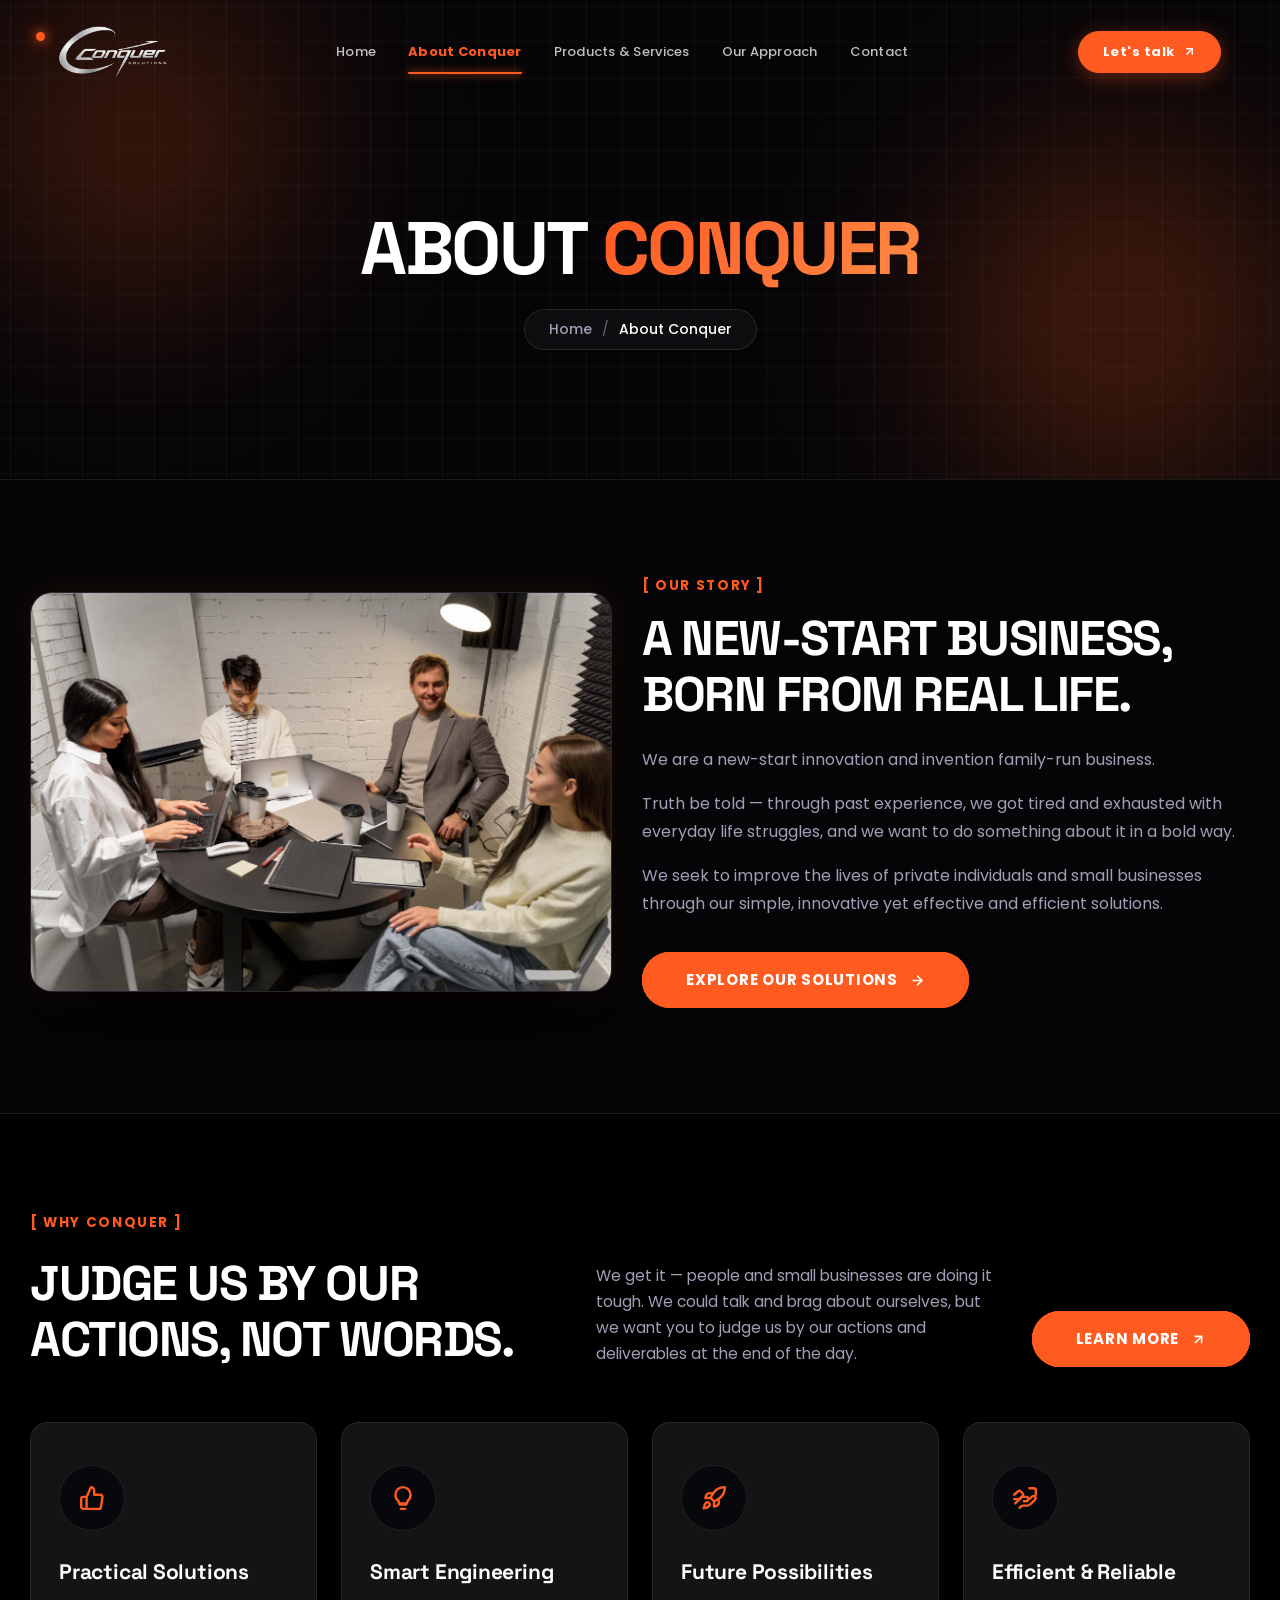
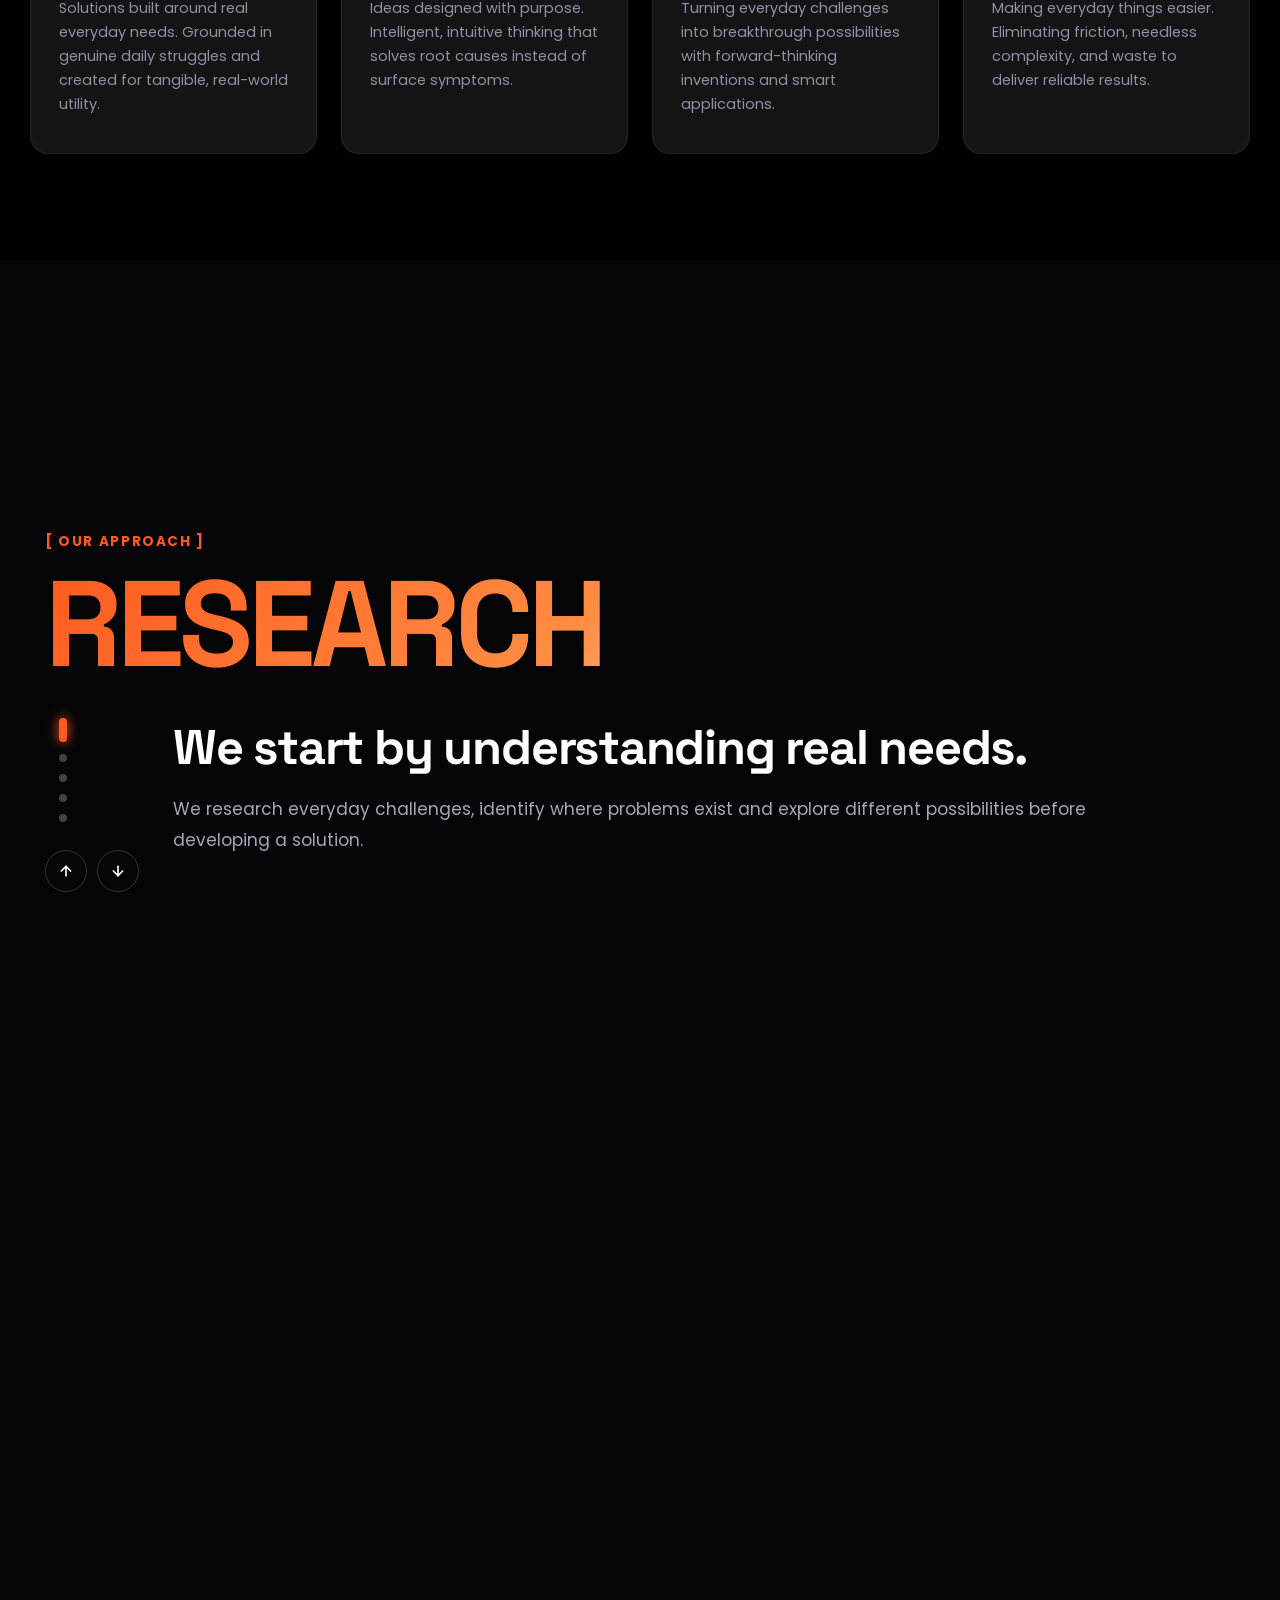
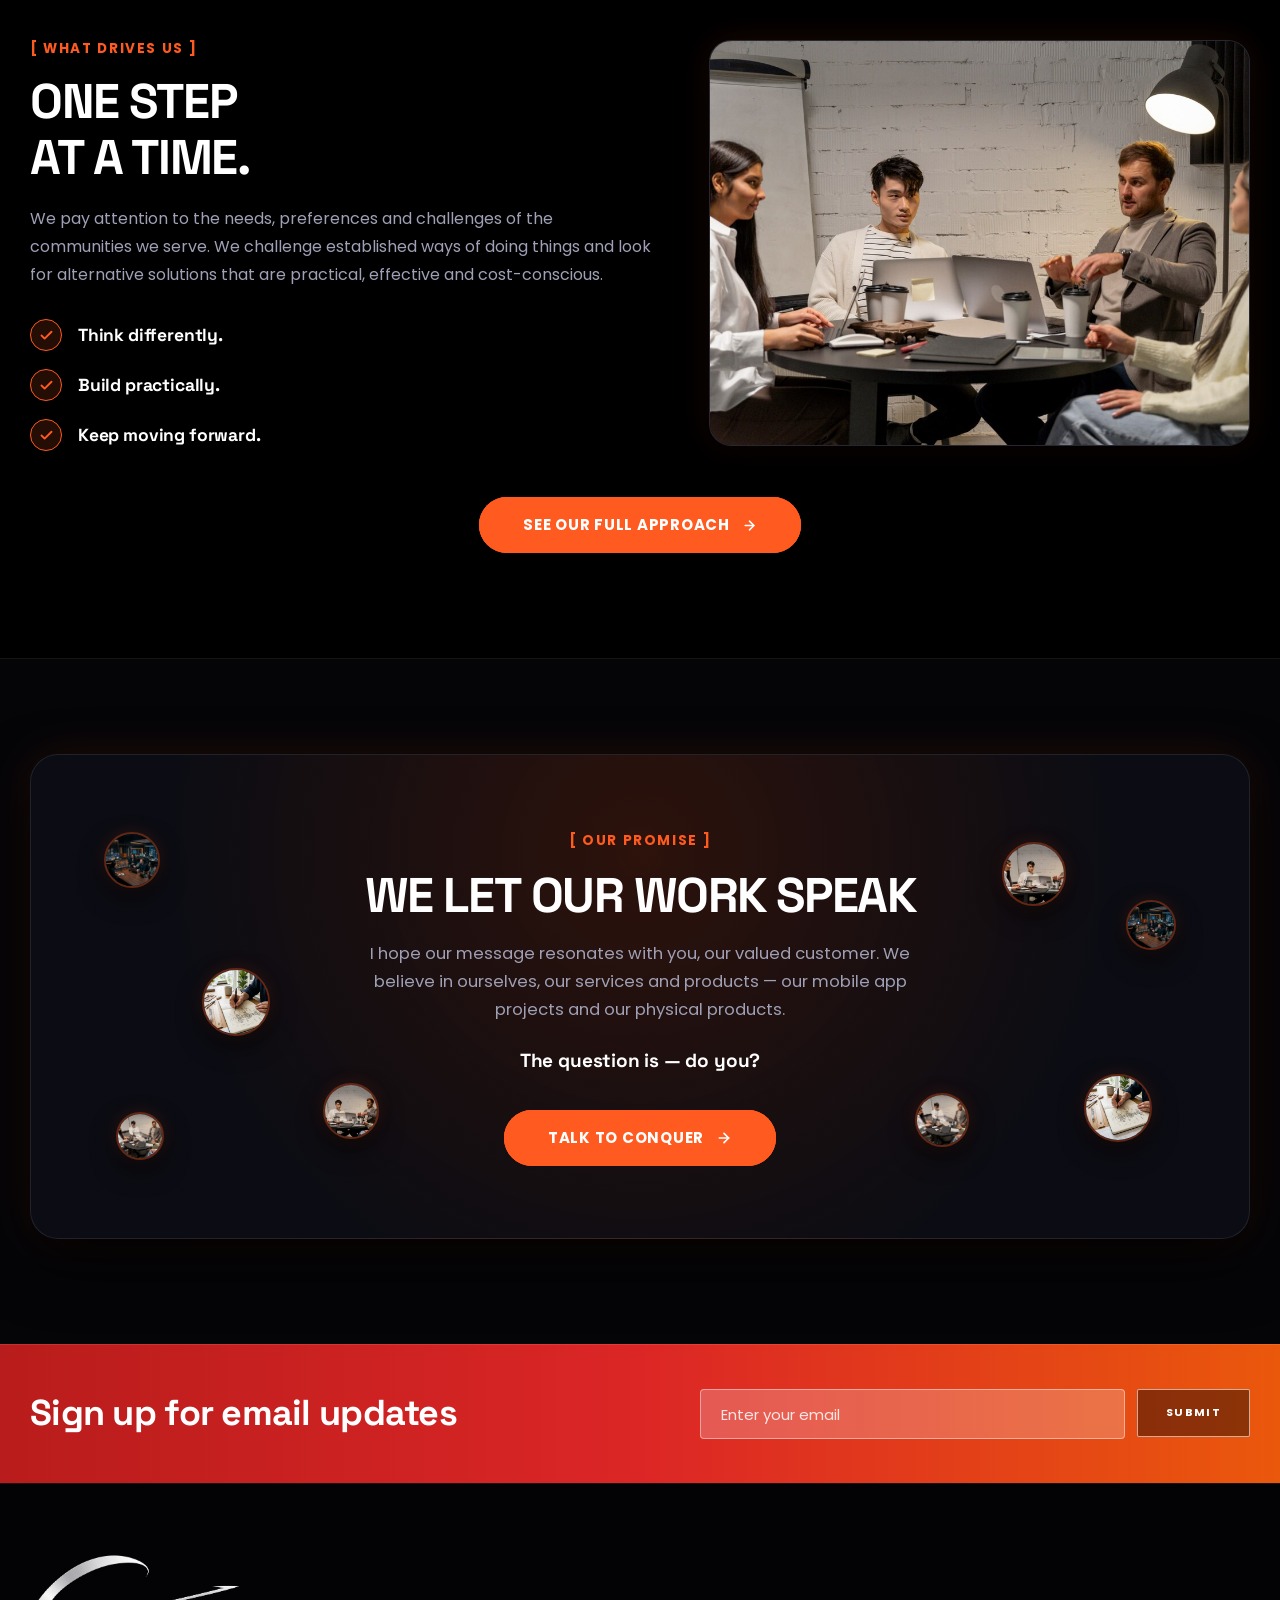
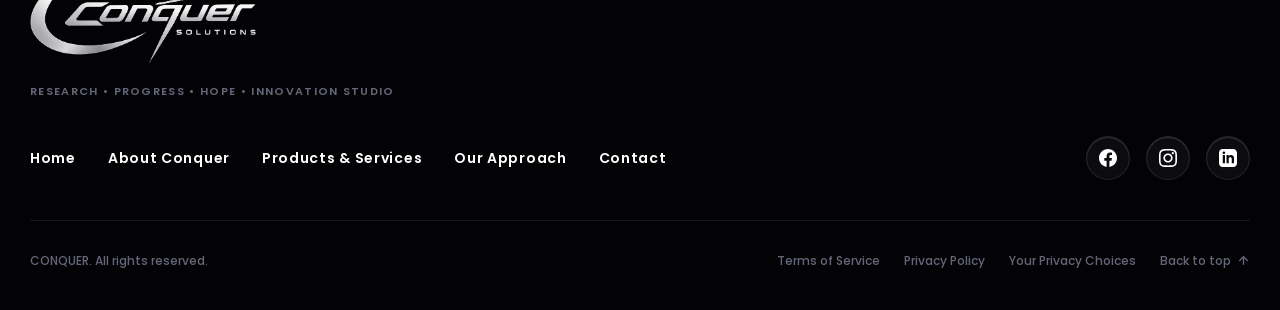
==== commit c603b3d6: "feat(animations): enable smooth scroll reveal animations across all subpages (index, about, approach" ====
--- a/about.html
+++ b/about.html
@@ -1749,14 +1749,14 @@
         <div class="overview-split-grid">
 
           <!-- Left: Clean Premium Image Frame -->
-          <div class="overview-image-frame">
+          <div class="overview-image-frame reveal-left">
             <img src="images/Aboutus-01.jpg" alt="Conquer Story - Real-Life Challenges" class="overview-simple-img"
               loading="lazy">
           </div>
 
           <!-- Right: Story Content with Exact Copy & Single Action Button -->
-          <div class="overview-content-wrap">
-            <span class="overview-eyebrow tj-fade-anim">[ OUR STORY ]</span>
+          <div class="overview-content-wrap reveal-right">
+            <span class="overview-eyebrow">[ OUR STORY ]</span>
             <h2 class="overview-title">A New-Start Business, Born From Real Life.</h2>
 
             <div class="overview-paragraphs-wrap">
@@ -1807,19 +1807,19 @@
       <div class="container">
         <div class="row">
           <div class="col-12">
-            <div class="sec-heading">
-              <span class="sub-title tj-fade-anim">[ WHY CONQUER ]</span>
+            <div class="sec-heading reveal">
+              <span class="sub-title">[ WHY CONQUER ]</span>
               <div class="sec-heading-inner">
-                <h2 class="sec-title tj-split-text-1">
+                <h2 class="sec-title">
                   Judge Us By Our<br>Actions, Not Words.
                 </h2>
-                <div class="desc-wrap tj-fade-anim">
+                <div class="desc-wrap">
                   <p class="desc">
                     We get it — people and small businesses are doing it tough. We could talk and brag about
                     ourselves, but we want you to judge us by our actions and deliverables at the end of the day.
                   </p>
                 </div>
-                <div class="btn-wrap choose-desktop-btn tj-fade-anim">
+                <div class="btn-wrap choose-desktop-btn">
                   <a class="blob-btn" href="products.html">
                     <span>Learn More</span>
                     <span class="btn-arrow-icon">
@@ -1846,7 +1846,7 @@
 
         <div class="choose-cards-grid">
           <!-- Card 1: Practical Solutions -->
-          <div class="choose-box tj-fade-anim">
+          <div class="choose-box reveal reveal-scale">
             <div class="choose-inner">
               <div class="choose-icon">
                 <svg width="26" height="26" viewBox="0 0 24 24" fill="none" stroke="currentColor" stroke-width="2.2"
@@ -1865,7 +1865,7 @@
           </div>
 
           <!-- Card 2: Smart Engineering -->
-          <div class="choose-box tj-fade-anim">
+          <div class="choose-box reveal reveal-scale reveal-delay-1">
             <div class="choose-inner">
               <div class="choose-icon">
                 <svg width="26" height="26" viewBox="0 0 24 24" fill="none" stroke="currentColor" stroke-width="2.2"
@@ -1886,7 +1886,7 @@
           </div>
 
           <!-- Card 3: Future Possibilities -->
-          <div class="choose-box tj-fade-anim">
+          <div class="choose-box reveal reveal-scale reveal-delay-2">
             <div class="choose-inner">
               <div class="choose-icon">
                 <svg width="26" height="26" viewBox="0 0 24 24" fill="none" stroke="currentColor" stroke-width="2.2"
@@ -1909,7 +1909,7 @@
           </div>
 
           <!-- Card 4: Efficient & Reliable -->
-          <div class="choose-box tj-fade-anim">
+          <div class="choose-box reveal reveal-scale reveal-delay-3">
             <div class="choose-inner">
               <div class="choose-icon">
                 <svg width="26" height="26" viewBox="0 0 24 24" fill="none" stroke="currentColor" stroke-width="2.2"
@@ -1965,13 +1965,13 @@
         <div class="container">
 
           <!-- Clean Header with Eyebrow and Giant Animated Title -->
-          <div class="values-header-wrap">
+          <div class="values-header-wrap reveal">
             <span class="values-sub-tag">[ OUR APPROACH ]</span>
             <h2 class="values-giant-title" id="values-giant-title">Research</h2>
           </div>
 
           <!-- Clean Content Layout: Left Nav + Right Text (NO box, NO border, NO icon) -->
-          <div class="values-content-layout">
+          <div class="values-content-layout reveal reveal-scale">
             <!-- Left Navigation: Vertical Dots + Horizontal Circle Arrows -->
             <div class="values-nav-col">
               <div class="values-dots-list" id="values-dots">
@@ -2023,18 +2023,18 @@
         <div class="about-drives-grid">
 
           <!-- Left: Content, Heading & 3 Pillars -->
-          <div class="drives-content-col">
-            <span class="drives-sub-title tj-fade-anim">[ WHAT DRIVES US ]</span>
-            <h2 class="drives-title tj-split-text-1">
+          <div class="drives-content-col reveal-left">
+            <span class="drives-sub-title">[ WHAT DRIVES US ]</span>
+            <h2 class="drives-title">
               One Step<br>At A Time.
             </h2>
-            <p class="drives-desc tj-fade-anim">
+            <p class="drives-desc">
               We pay attention to the needs, preferences and challenges of the communities we serve. We challenge
               established ways of doing things and look for alternative solutions that are practical, effective and
               cost-conscious.
             </p>
 
-            <ul class="drives-check-list tj-fade-anim">
+            <ul class="drives-check-list">
               <!-- Checkpoint 1: Think differently -->
               <li class="drives-check-item">
                 <span class="drives-check-badge">
@@ -2071,7 +2071,7 @@
           </div>
 
           <!-- Right: Clean High-Resolution Image (No Overlay Text Box) -->
-          <div class="drives-img-col tj-fade-anim">
+          <div class="drives-img-col reveal-right">
             <div class="drives-img-wrapper">
               <img src="images/Aboutus-02.jpg" alt="What Drives Us - Conquer Innovation" loading="lazy">
             </div>
@@ -2080,7 +2080,7 @@
         </div>
 
         <!-- Redirect CTA: sends visitors to the dedicated Our Approach page for full detail -->
-        <div class="drives-cta-wrap tj-fade-anim" style="margin-top: 46px; text-align: center;">
+        <div class="drives-cta-wrap reveal" style="margin-top: 46px; text-align: center;">
           <a href="approach.html" class="blob-btn">
             <span>See Our Full Approach</span>
             <span class="btn-arrow-icon">
@@ -2109,7 +2109,7 @@
          ======================================================================== -->
     <section class="about-section about-promise-section" id="promise">
       <div class="container">
-        <div class="promise-cta-card">
+        <div class="promise-cta-card reveal reveal-scale">
 
           <!-- Floating Avatars on Left (Inspired by Reference) -->
           <div class="cta-avatar cta-avatar-1" aria-hidden="true">
--- a/css/style.css
+++ b/css/style.css
@@ -4172,4 +4172,111 @@
       .conquer-cursor-follower {
         display: none !important;
       }
+    }
+
+    /* =========================================================
+       GLOBAL SCROLL REVEAL & PROGRESS ANIMATIONS
+       (INSPIRED BY CONQUER REFERENCE SITE)
+    ========================================================= */
+    .scroll-progress-bar {
+      position: fixed;
+      top: 0;
+      left: 0;
+      width: 0%;
+      height: 3px;
+      background: linear-gradient(90deg, #ff5a1f 0%, #ff7036 50%, #ff8c42 100%);
+      box-shadow: 0 0 10px rgba(255, 90, 31, 0.7);
+      z-index: 9999999;
+      pointer-events: none;
+      transition: width 0.08s linear;
+    }
+
+    /* Standard Vertical Reveal */
+    .reveal {
+      opacity: 0;
+      transform: translateY(38px);
+      transition: opacity 0.85s cubic-bezier(0.16, 1, 0.3, 1), transform 0.85s cubic-bezier(0.16, 1, 0.3, 1);
+      will-change: opacity, transform;
+    }
+
+    .reveal.is-visible {
+      opacity: 1;
+      transform: translateY(0);
+    }
+
+    /* Left-Slide Reveal */
+    .reveal-left {
+      opacity: 0;
+      transform: translateX(-40px);
+      transition: opacity 0.85s cubic-bezier(0.16, 1, 0.3, 1), transform 0.85s cubic-bezier(0.16, 1, 0.3, 1);
+      will-change: opacity, transform;
+    }
+
+    .reveal-left.is-visible {
+      opacity: 1;
+      transform: translateX(0);
+    }
+
+    /* Right-Slide Reveal */
+    .reveal-right {
+      opacity: 0;
+      transform: translateX(40px);
+      transition: opacity 0.85s cubic-bezier(0.16, 1, 0.3, 1), transform 0.85s cubic-bezier(0.16, 1, 0.3, 1);
+      will-change: opacity, transform;
+    }
+
+    .reveal-right.is-visible {
+      opacity: 1;
+      transform: translateX(0);
+    }
+
+    /* Scale & Lift Reveal (Ideal for Cards & Frames) */
+    .reveal-scale {
+      opacity: 0;
+      transform: scale(0.94) translateY(32px);
+      transition: opacity 0.9s cubic-bezier(0.16, 1, 0.3, 1), transform 0.9s cubic-bezier(0.16, 1, 0.3, 1);
+      will-change: opacity, transform;
+    }
+
+    .reveal-scale.is-visible {
+      opacity: 1;
+      transform: scale(1) translateY(0);
+    }
+
+    /* Staggered Delay Tokens */
+    .reveal-delay-1 {
+      transition-delay: 0.12s;
+    }
+
+    .reveal-delay-2 {
+      transition-delay: 0.22s;
+    }
+
+    .reveal-delay-3 {
+      transition-delay: 0.32s;
+    }
+
+    .reveal-delay-4 {
+      transition-delay: 0.44s;
+    }
+
+    /* Parallax Image Shift */
+    .parallax-image {
+      will-change: transform;
+      transition: transform 0.12s cubic-bezier(0, 0, 0.2, 1);
+    }
+
+    /* Accessibility Fallback for Reduced Motion */
+    @media (prefers-reduced-motion: reduce) {
+      .reveal,
+      .reveal-left,
+      .reveal-right,
+      .reveal-scale {
+        opacity: 1 !important;
+        transform: none !important;
+        transition: none !important;
+      }
+      .scroll-progress-bar {
+        display: none !important;
+      }
     }
